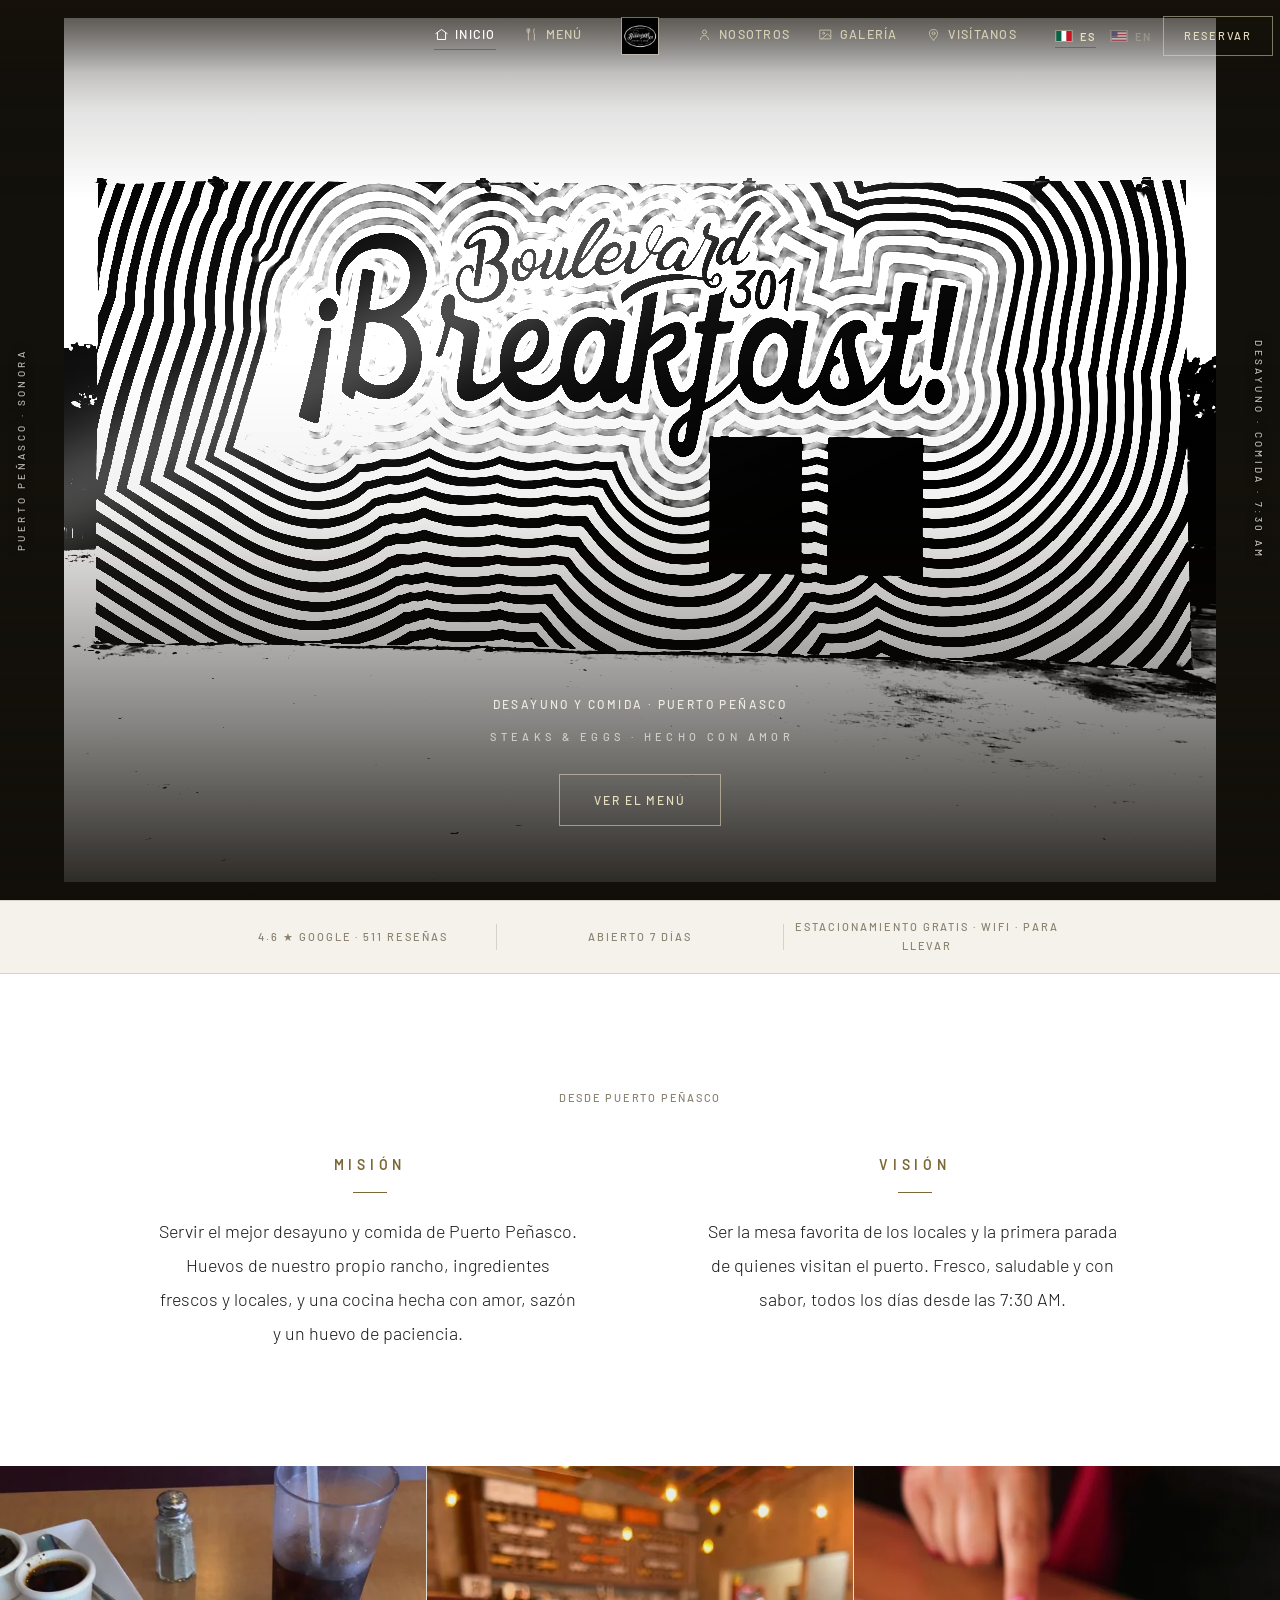
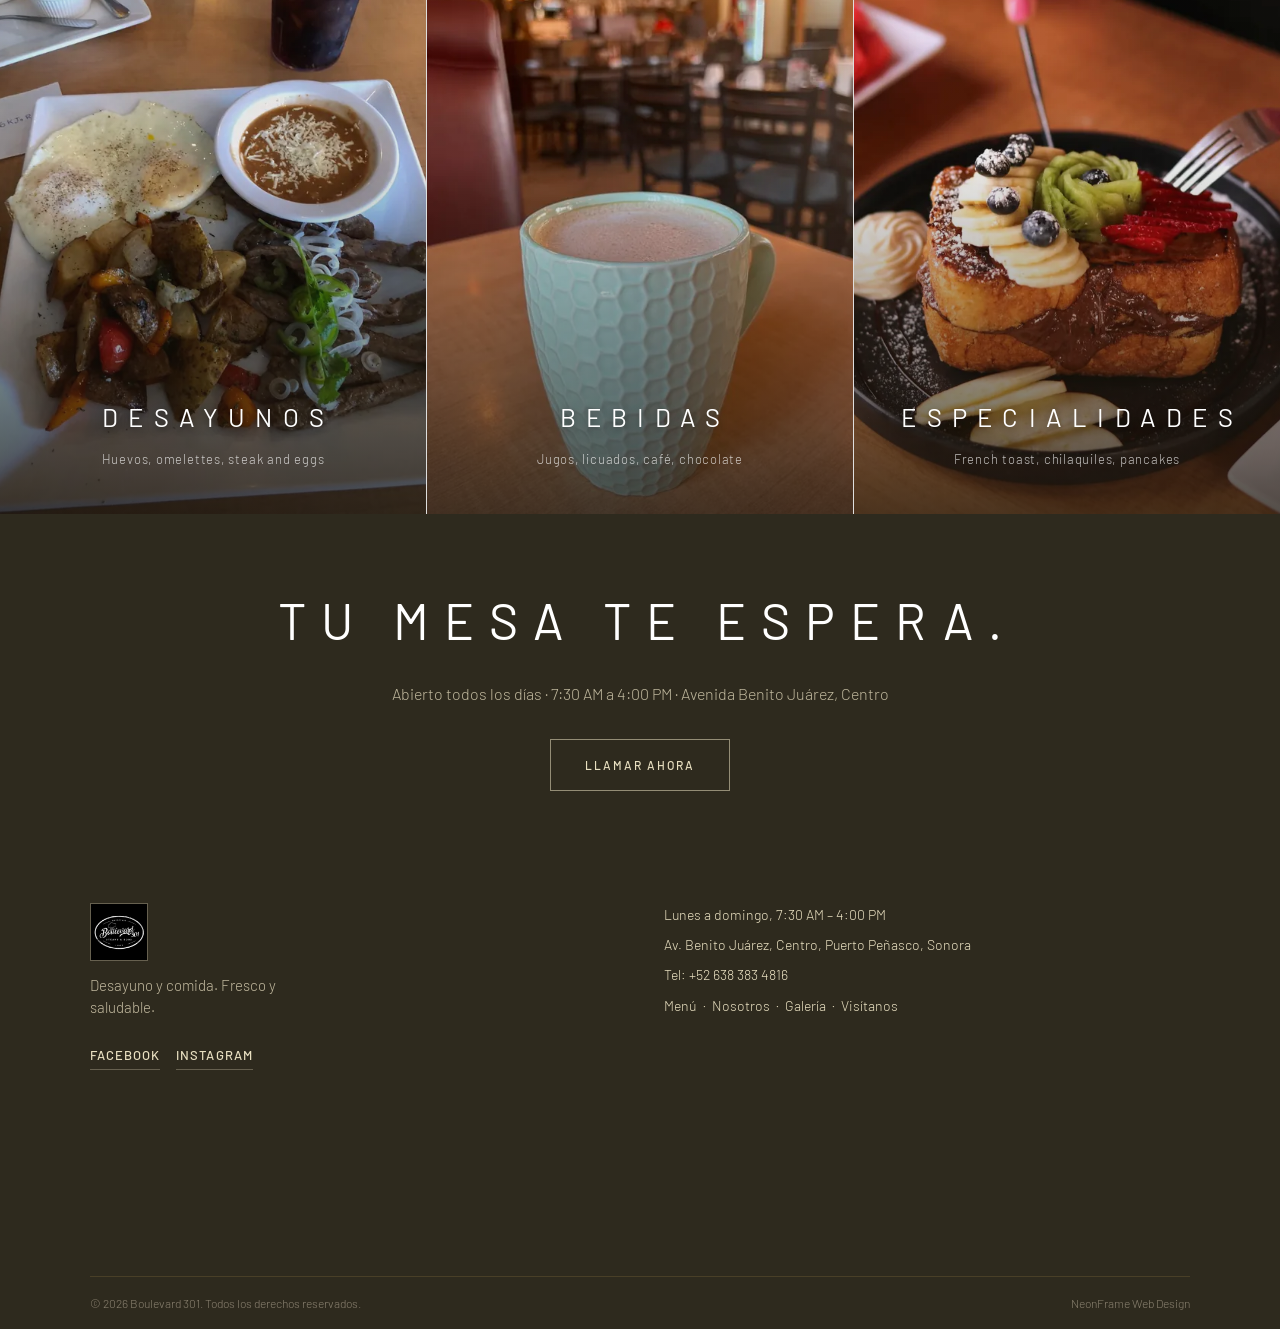
==== index.html @ a30c2415 "Hero: vertical side labels fill the empty desktop side margins Per request, the bare left/right marg" ====
<!DOCTYPE html>
<html lang="es">
<head>
  <meta charset="UTF-8">
  <meta name="viewport" content="width=device-width, initial-scale=1.0">

  <meta name="title-es" content="Boulevard 301 | Desayuno y Comida en Puerto Peñasco">
  <meta name="title-en" content="Boulevard 301 | Breakfast and Lunch in Puerto Peñasco">
  <title>Boulevard 301 | Desayuno y Comida en Puerto Peñasco</title>
  <meta name="description-es" content="Restaurante familiar de desayuno y comida en el boulevard principal de Puerto Peñasco. Fresco, saludable y hecho con amor. Abierto todos los días 7:30 AM – 4 PM.">
  <meta name="description-en" content="Family breakfast and lunch restaurant on Puerto Peñasco's main boulevard. Fresh, healthy, made with love. Open every day 7:30 AM – 4 PM.">
  <meta name="description" content="Restaurante familiar de desayuno y comida en el boulevard principal de Puerto Peñasco. Fresco, saludable y hecho con amor. Abierto todos los días 7:30 AM – 4 PM.">

  <meta property="og:type" content="website">
  <meta property="og:url" content="https://neonframewebdev.github.io/boulevard-301/">
  <meta property="og:title" content="Boulevard 301 | Desayuno y Comida en Puerto Peñasco">
  <meta property="og:description" content="Restaurante familiar de desayuno y comida en Puerto Peñasco. Fresco y saludable. Abierto todos los días 7:30 AM – 4 PM.">
  <meta property="og:image" content="https://neonframewebdev.github.io/boulevard-301/assets/interior_4.jpg">
  <meta name="theme-color" content="#3B3320">

  <link rel="icon" type="image/jpeg" href="assets/logo.jpg">

  <!-- Fonts: non-blocking load (preconnect + print-media swap) -->
  <link rel="preconnect" href="https://fonts.googleapis.com">
  <link rel="preconnect" href="https://fonts.gstatic.com" crossorigin>
  <link rel="preload" as="style" href="https://fonts.googleapis.com/css2?family=Barlow:ital,wght@0,300;0,400;0,500;0,600;0,700;0,800;1,400&family=Kaushan+Script&display=swap">
  <link rel="stylesheet" href="https://fonts.googleapis.com/css2?family=Barlow:ital,wght@0,300;0,400;0,500;0,600;0,700;0,800;1,400&family=Kaushan+Script&display=swap" media="print" onload="this.media='all'">
  <noscript><link rel="stylesheet" href="https://fonts.googleapis.com/css2?family=Barlow:ital,wght@0,300;0,400;0,500;0,600;0,700;0,800;1,400&family=Kaushan+Script&display=swap"></noscript>

  <link rel="stylesheet" href="css/style.css">

  <!-- LCP: preload the responsive mural hero (WebP) -->
  <link rel="preload" as="image" type="image/webp"
        href="assets/mural_bw-1448.webp"
        imagesrcset="assets/mural_bw-768.webp 768w, assets/mural_bw-1152.webp 1152w, assets/mural_bw-1448.webp 1448w"
        imagesizes="100vw">

  <script>
    (function(){
      var lang = localStorage.getItem('blvd301_lang') || 'es';
      document.documentElement.lang = lang;
    })();
  </script>
</head>
<body>

<!-- ======================================================
     LOADER
     ====================================================== -->
<div id="loader" role="status" aria-label="Cargando...">
  <img id="loader-logo" src="assets/logo.jpg" alt="Boulevard 301">
  <div id="loader-bar-wrap"><div id="loader-bar"></div></div>
</div>

<!-- ======================================================
     NAV
     ====================================================== -->
<nav class="site-nav" role="navigation" aria-label="Navegación principal">
  <ul class="nav-links nav-links-left">
    <li><a href="index.html" class="active"><svg class="nav-ico" viewBox="0 0 24 24" fill="none" stroke="currentColor" stroke-width="1.6" stroke-linecap="round" stroke-linejoin="round" aria-hidden="true"><path d="M3 10.5 12 4l9 6.5"/><path d="M5.5 9.5V20h13V9.5"/></svg><span class="nav-label" data-es="Inicio" data-en="Home">Inicio</span></a></li>
    <li><a href="menu.html"><svg class="nav-ico" viewBox="0 0 24 24" fill="none" stroke="currentColor" stroke-width="1.6" stroke-linecap="round" stroke-linejoin="round" aria-hidden="true"><path d="M7 3v18"/><path d="M5 3v4a2 2 0 0 0 4 0V3"/><path d="M16.5 3C15 4.5 15 9 16.5 10.5V21"/></svg><span class="nav-label" data-es="Menú" data-en="Menu">Menú</span></a></li>
  </ul>

  <a href="index.html" class="nav-logo" aria-label="Boulevard 301, Inicio">
    <img src="assets/logo.jpg" alt="Boulevard 301">
  </a>

  <div class="nav-col-right">
    <ul class="nav-links nav-links-right">
      <li><a href="about.html"><svg class="nav-ico" viewBox="0 0 24 24" fill="none" stroke="currentColor" stroke-width="1.6" stroke-linecap="round" stroke-linejoin="round" aria-hidden="true"><circle cx="12" cy="8" r="3.2"/><path d="M5.5 20a6.5 6.5 0 0 1 13 0"/></svg><span class="nav-label" data-es="Nosotros" data-en="About">Nosotros</span></a></li>
      <li><a href="gallery.html"><svg class="nav-ico" viewBox="0 0 24 24" fill="none" stroke="currentColor" stroke-width="1.6" stroke-linecap="round" stroke-linejoin="round" aria-hidden="true"><rect x="3.5" y="5" width="17" height="14"/><circle cx="9" cy="10" r="1.5"/><path d="M20.5 16 15 11l-9 8"/></svg><span class="nav-label" data-es="Galería" data-en="Gallery">Galería</span></a></li>
      <li><a href="visit.html"><svg class="nav-ico" viewBox="0 0 24 24" fill="none" stroke="currentColor" stroke-width="1.6" stroke-linecap="round" stroke-linejoin="round" aria-hidden="true"><path d="M12 21s6.5-5.8 6.5-10.5A6.5 6.5 0 0 0 5.5 10.5C5.5 15.2 12 21 12 21Z"/><circle cx="12" cy="10" r="2.3"/></svg><span class="nav-label" data-es="Visítanos" data-en="Visit">Visítanos</span></a></li>
    </ul>

    <div class="nav-right">
      <div class="lang-toggle lang-flags" role="group" aria-label="Idioma / Language">
        <button class="lang-btn active" data-lang="es"><svg class="flag-ico" viewBox="0 0 3 2" aria-hidden="true"><rect width="1" height="2" fill="#006847"/><rect x="1" width="1" height="2" fill="#fff"/><rect x="2" width="1" height="2" fill="#ce1126"/></svg><span>ES</span></button>
        <button class="lang-btn" data-lang="en"><svg class="flag-ico" viewBox="0 0 3 2" aria-hidden="true"><rect width="3" height="2" fill="#fff"/><rect width="3" height="0.286" fill="#b22234"/><rect width="3" height="0.286" y="0.572" fill="#b22234"/><rect width="3" height="0.286" y="1.144" fill="#b22234"/><rect width="3" height="0.286" y="1.716" fill="#b22234"/><rect width="1.2" height="1.144" fill="#3c3b6e"/></svg><span>EN</span></button>
      </div>
      <a href="tel:+526383834816" class="btn-reserve" data-es="Reservar" data-en="Book a Table">Reservar</a>
    </div>
  </div>

  <button class="nav-hamburger" aria-label="Abrir menú" aria-expanded="false">
    <span></span><span></span><span></span>
  </button>
</nav>

<!-- Mobile nav panel -->
<div class="nav-mobile-panel" role="dialog" aria-label="Menú de navegación">
  <ul class="nav-mobile-links">
    <li><a href="index.html" class="active" data-es="Inicio" data-en="Home">Inicio</a></li>
    <li><a href="menu.html" data-es="Menú" data-en="Menu">Menú</a></li>
    <li><a href="about.html" data-es="Nosotros" data-en="About">Nosotros</a></li>
    <li><a href="gallery.html" data-es="Galería" data-en="Gallery">Galería</a></li>
    <li><a href="visit.html" data-es="Visítanos" data-en="Visit">Visítanos</a></li>
  </ul>
  <div class="nav-mobile-footer">
    <div class="lang-toggle lang-flags">
      <button class="lang-btn active" data-lang="es"><svg class="flag-ico" viewBox="0 0 3 2" aria-hidden="true"><rect width="1" height="2" fill="#006847"/><rect x="1" width="1" height="2" fill="#fff"/><rect x="2" width="1" height="2" fill="#ce1126"/></svg><span>ES</span></button>
      <button class="lang-btn" data-lang="en"><svg class="flag-ico" viewBox="0 0 3 2" aria-hidden="true"><rect width="3" height="2" fill="#fff"/><rect width="3" height="0.286" fill="#b22234"/><rect width="3" height="0.286" y="0.572" fill="#b22234"/><rect width="3" height="0.286" y="1.144" fill="#b22234"/><rect width="3" height="0.286" y="1.716" fill="#b22234"/><rect width="1.2" height="1.144" fill="#3c3b6e"/></svg><span>EN</span></button>
    </div>
    <a href="tel:+526383834816" class="btn-reserve" data-es="Reservar" data-en="Book a Table">Reservar</a>
  </div>
</div>

<!-- ======================================================
     SECTION 1: HERO (centered, Quiriego-style)
     ====================================================== -->
<section class="page-hero hero-home hero-mural" aria-label="Hero">
  <!-- The real Boulevard 301 building: a black-and-white op-art mural with the
       hand-painted cursive wordmark. js/hero.js renders it to the WebGL canvas
       and warps the stripes like flowing ink. The static photo below is the
       fallback (no WebGL / reduced motion / pre-load). -->
  <picture class="hero-mural-img">
    <source type="image/webp" sizes="100vw"
      srcset="assets/mural_bw-768.webp 768w, assets/mural_bw-1152.webp 1152w, assets/mural_bw-1448.webp 1448w">
    <img id="hero-mural-src" src="assets/mural_bw-1448.jpg" width="1448" height="1086"
      alt="Mural en blanco y negro del edificio de Boulevard 301 con el letrero pintado a mano"
      fetchpriority="high" decoding="async">
  </picture>
  <canvas class="hero-mural-canvas" id="hero-canvas" aria-hidden="true"></canvas>
  <div class="hero-mural-scrim" aria-hidden="true"></div>

  <!-- Vertical labels fill the side margins (desktop only) -->
  <span class="hero-side hero-side-left" aria-hidden="true" data-es="Puerto Peñasco · Sonora" data-en="Puerto Peñasco · Sonora">Puerto Peñasco · Sonora</span>
  <span class="hero-side hero-side-right" aria-hidden="true" data-es="Desayuno · Comida · 7:30 AM" data-en="Breakfast · Lunch · 7:30 AM">Desayuno · Comida · 7:30 AM</span>

  <div class="hero-content hero-mark">
    <h1 class="sr-only">Boulevard 301 · Desayuno y Comida en Puerto Peñasco</h1>
    <p class="hero-eyebrow" data-es="Desayuno y Comida · Puerto Peñasco" data-en="Breakfast &amp; Lunch · Puerto Peñasco">Desayuno y Comida · Puerto Peñasco</p>
    <p class="hero-tagline" data-es="Steaks &amp; Eggs · Hecho con amor" data-en="Steaks &amp; Eggs · Made with love">Steaks &amp; Eggs · Hecho con amor</p>
    <div class="hero-cta-row">
      <a href="menu.html" class="btn btn-secondary-cream" data-es="Ver el menú" data-en="See the menu">Ver el menú</a>
    </div>
  </div>
</section>

<!-- ======================================================
     SECTION 2: STATS BAR
     ====================================================== -->
<div class="stats-bar" role="complementary">
  <div class="stats-bar-inner">
    <div class="stats-item" data-es="4.6 ★ Google · 511 reseñas" data-en="4.6 ★ Google · 511 reviews">4.6 ★ Google · 511 reseñas</div>
    <div class="stats-sep" aria-hidden="true"></div>
    <div class="stats-item" data-es="Abierto 7 días" data-en="Open 7 days">Abierto 7 días</div>
    <div class="stats-sep" aria-hidden="true"></div>
    <div class="stats-item" data-es="Estacionamiento gratis · WiFi · Para llevar" data-en="Free parking · WiFi · Takeout available">Estacionamiento gratis · WiFi · Para llevar</div>
  </div>
</div>

<!-- ======================================================
     SECTION: MISION / VISION (Quiriego-style intro)
     ====================================================== -->
<section class="section-intro" aria-label="Nosotros">
  <div class="intro-block">
    <p class="eyebrow reveal" data-es="Desde Puerto Peñasco" data-en="From Puerto Peñasco">Desde Puerto Peñasco</p>
    <div class="intro-cols">
      <div class="intro-col reveal">
        <h2 class="intro-label" data-es="Misión" data-en="Mission">Misión</h2>
        <p class="intro-lead" data-es="Servir el mejor desayuno y comida de Puerto Peñasco. Huevos de nuestro propio rancho, ingredientes frescos y locales, y una cocina hecha con amor, sazón y un huevo de paciencia." data-en="To serve the best breakfast and lunch in Puerto Penasco. Eggs from our own ranch, fresh local ingredients, and a kitchen made with love, seasoning, and an egg of patience.">Servir el mejor desayuno y comida de Puerto Peñasco. Huevos de nuestro propio rancho, ingredientes frescos y locales, y una cocina hecha con amor, sazón y un huevo de paciencia.</p>
      </div>
      <div class="intro-col reveal">
        <h2 class="intro-label" data-es="Visión" data-en="Vision">Visión</h2>
        <p class="intro-lead" data-es="Ser la mesa favorita de los locales y la primera parada de quienes visitan el puerto. Fresco, saludable y con sabor, todos los días desde las 7:30 AM." data-en="To be the local favorite and the first stop for everyone visiting the port. Fresh, healthy and full of flavor, every day from 7:30 AM.">Ser la mesa favorita de los locales y la primera parada de quienes visitan el puerto. Fresco, saludable y con sabor, todos los días desde las 7:30 AM.</p>
      </div>
    </div>
  </div>
</section>

<!-- ======================================================
     SECTION 3: CATEGORY GRID (Quiriego-style)
     ====================================================== -->
<div class="category-grid" role="complementary" aria-label="Nuestro menú">
  <div class="category-item">
    <picture>
      <source type="image/webp" sizes="(min-width: 768px) 34vw, 100vw"
        srcset="assets/dish_5-400.webp 400w, assets/dish_5-640.webp 640w, assets/dish_5-960.webp 960w, assets/dish_5-1280.webp 1280w">
      <img src="assets/dish_5.jpg" width="1512" height="2016" alt="Desayunos" loading="lazy" decoding="async">
    </picture>
    <div class="category-item-overlay">
      <div class="category-item-content">
        <span class="category-item-label" data-es="Desayunos" data-en="Breakfast">Desayunos</span>
        <span class="category-item-sub" data-es="Huevos, omelettes, steak and eggs" data-en="Eggs, omelettes, steak and eggs">Huevos, omelettes, steak and eggs</span>
      </div>
    </div>
  </div>
  <div class="category-item">
    <picture>
      <source type="image/webp" sizes="(min-width: 768px) 34vw, 100vw"
        srcset="assets/drink_1-400.webp 400w, assets/drink_1-640.webp 640w, assets/drink_1-768.webp 768w">
      <img src="assets/drink_1.jpg" width="768" height="1024" alt="Bebidas" loading="lazy" decoding="async">
    </picture>
    <div class="category-item-overlay">
      <div class="category-item-content">
        <span class="category-item-label" data-es="Bebidas" data-en="Drinks">Bebidas</span>
        <span class="category-item-sub" data-es="Jugos, licuados, café, chocolate" data-en="Juices, smoothies, coffee, hot chocolate">Jugos, licuados, café, chocolate</span>
      </div>
    </div>
  </div>
  <div class="category-item">
    <picture>
      <source type="image/webp" sizes="(min-width: 768px) 34vw, 100vw"
        srcset="assets/french_toast_fruit-400.webp 400w, assets/french_toast_fruit-640.webp 640w, assets/french_toast_fruit-960.webp 960w, assets/french_toast_fruit-1280.webp 1280w">
      <img src="assets/french_toast_fruit.jpg" width="1366" height="2048" alt="Especialidades" loading="lazy" decoding="async">
    </picture>
    <div class="category-item-overlay">
      <div class="category-item-content">
        <span class="category-item-label" data-es="Especialidades" data-en="Specials">Especialidades</span>
        <span class="category-item-sub" data-es="French toast, chilaquiles, pancakes" data-en="French toast, chilaquiles, pancakes">French toast, chilaquiles, pancakes</span>
      </div>
    </div>
  </div>
</div>

<!-- ======================================================
     SECTION 9: CTA BANNER
     ====================================================== -->
<section class="cta-banner cta-plain">
  <div class="cta-banner-content">
    <h2 class="cta-banner-headline" data-es="Tu mesa te espera." data-en="Your table is waiting.">Tu mesa te espera.</h2>
    <p class="cta-banner-sub" data-es="Abierto todos los días · 7:30 AM a 4:00 PM · Avenida Benito Juárez, Centro" data-en="Open every day · 7:30 AM to 4:00 PM · Avenida Benito Juárez, Centro">Abierto todos los días · 7:30 AM a 4:00 PM · Avenida Benito Juárez, Centro</p>
    <div class="hero-cta-row" style="justify-content: center;">
      <a href="tel:+526383834816" class="btn btn-secondary-cream" data-es="Llamar ahora" data-en="Call now">Llamar ahora</a>
    </div>
  </div>
</section>

<!-- ======================================================
     FOOTER
     ====================================================== -->
<footer class="site-footer" role="contentinfo">
  <!-- Decorative corner frame -->

  <div class="footer-inner">
    <div class="footer-brand">
      <a href="index.html">
        <img class="footer-logo" src="assets/logo.jpg" alt="Boulevard 301">
      </a>
      <p class="footer-tagline" data-es="Desayuno y comida. Fresco y saludable." data-en="Breakfast and lunch. Fresh and healthy.">Desayuno y comida. Fresco y saludable.</p>
      <div class="footer-social">
        <a href="https://www.facebook.com/Blvd301/" target="_blank" rel="noopener noreferrer" aria-label="Facebook">Facebook</a>
        <a href="https://www.instagram.com/boulevard301/" target="_blank" rel="noopener noreferrer" aria-label="Instagram">Instagram</a>
      </div>
    </div>

    <div class="footer-info">
      <span data-es="Lunes a domingo, 7:30 AM – 4:00 PM" data-en="Monday – Sunday, 7:30 AM – 4:00 PM">Lunes a domingo, 7:30 AM – 4:00 PM</span>
      <span>Av. Benito Juárez, Centro, Puerto Peñasco, Sonora</span>
      <a href="tel:+526383834816">Tel: +52 638 383 4816</a>
      <nav aria-label="Páginas">
        <a href="menu.html" data-es="Menú" data-en="Menu">Menú</a> &nbsp;·&nbsp;
        <a href="about.html" data-es="Nosotros" data-en="About">Nosotros</a> &nbsp;·&nbsp;
        <a href="gallery.html" data-es="Galería" data-en="Gallery">Galería</a> &nbsp;·&nbsp;
        <a href="visit.html" data-es="Visítanos" data-en="Visit">Visítanos</a>
      </nav>
      <iframe
        class="footer-inline-map"
        src="https://maps.google.com/maps?q=Boulevard+301+Steaks+%26+Eggs+Puerto+Pe%C3%B1asco+Sonora+Mexico&output=embed"
        title="Mapa de Boulevard 301"
        allowfullscreen=""
        loading="lazy"
        referrerpolicy="no-referrer-when-downgrade"
        aria-label="Mapa de Boulevard 301 en Puerto Peñasco"
      ></iframe>
    </div>
  </div>

  <div class="footer-bar">
    <span>&copy; 2026 Boulevard 301. <span data-es="Todos los derechos reservados." data-en="All rights reserved.">Todos los derechos reservados.</span></span>
    <span><a href="https://neonframewebdesign.com" target="_blank" rel="noopener noreferrer">NeonFrame Web Design</a></span>
  </div>
</footer>

<script src="js/main.js"></script>
<script type="module" src="js/hero.js"></script>
</body>
</html>
---- css/style.css ----
/* =========================================================
   Boulevard 301 — Shared Stylesheet
   NeonFrame Web Design
   Quiriego-inspired: Barlow, white sections, golden headings,
   corner-frame hero, 3-column category grid.
   ========================================================= */

/* Barlow is loaded non-blocking from each page's <head> (preconnect + print-swap),
   not via @import (which serializes CSS -> font CSS -> font files). */

:root {
  /* Quiriego-faithful: gold on cream/paper/white, deep olive for dark beats. */
  --olive:       #2E2A1E;
  --olive-deep:  #211E15;
  --cream:       #E8DFC0;
  --paper:       #F5F2EB;   /* off-white section ground */
  --white:       #FFFFFF;
  --golden:      #7B6837;   /* brand gold */
  --gold:        #7B6837;
  --gold-soft:   #9A8048;
  --near-black:  #1A1714;
  --ink:         #1A1714;
  --body-dark:   #1A1714;
  --muted:       #8A8170;
  --sand:        #C4B49A;
  --line:        rgba(26,23,20,0.14);     /* hairline on light */
  --line-cream:  rgba(232,223,192,0.20);  /* hairline on dark */
  /* retired accents aliased to gold so no legacy ref reintroduces burgundy/teal/rust */
  --burgundy:    #7B6837;
  --burgundy-dk: #6A5A2F;
  --rust:        #7B6837;
  --teal:        #7B6837;

  --font-main:    'Barlow', sans-serif;
  --font-display: 'Barlow', sans-serif;
  --font-accent:  'Barlow', sans-serif;
  --font-body:    'Barlow', sans-serif;

  --nav-h-desk: 72px;
  --nav-h-mob:  58px;
  --section-pad: clamp(5rem, 9vw, 9rem);
  --track-wide:  0.34em;   /* section headings */
  --track-x:     0.5em;    /* hero / display wordmarks */
  --track-ui:    0.16em;   /* nav, eyebrows, buttons */
  --radius: 0;
}

*, *::before, *::after { box-sizing: border-box; margin: 0; padding: 0; }

.sr-only {
  position: absolute; width: 1px; height: 1px;
  padding: 0; margin: -1px; overflow: hidden;
  clip: rect(0,0,0,0); white-space: nowrap; border: 0;
}

html { scroll-behavior: smooth; scroll-padding-top: 72px; }
.menu-open { overflow: hidden; }

@media (prefers-reduced-motion: reduce) {
  html { scroll-behavior: auto; }
  *, *::before, *::after { animation-duration: 0.01ms !important; animation-iteration-count: 1 !important; transition-duration: 0.01ms !important; }
}

body {
  font-family: var(--font-main);
  font-weight: 300;
  font-size: 16px;
  color: var(--ink);
  background: var(--white);
  line-height: 1.7;
  overflow-x: hidden;
  -webkit-font-smoothing: antialiased;
}

/* Quiriego signature: hierarchy from case + tracking, not heavy weight. No italic. */
h1, h2, h3, .section-heading, .hero-headline, .cta-banner-headline { font-style: normal; }

img { display: block; max-width: 100%; height: auto; }
/* <picture> is layout-transparent so the wrapped <img> inherits container styles
   exactly as a direct child img did (object-fit fills, hover scales, etc.). */
picture { display: contents; }
a { color: inherit; text-decoration: none; }

/* =========================================================
   TYPOGRAPHY HELPERS
   ========================================================= */
.eyebrow {
  font-family: var(--font-main);
  font-size: 11px;
  font-weight: 500;
  letter-spacing: var(--track-ui);
  text-transform: uppercase;
  color: var(--muted);
  margin-bottom: 1rem;
}

.section-heading {
  font-family: var(--font-main);
  font-weight: 600;
  line-height: 1.3;
  letter-spacing: 0.22em;
  text-transform: uppercase;
  color: var(--golden);
}

.pull-quote {
  font-family: var(--font-main);
  font-style: normal;
  font-weight: 300;
}

/* =========================================================
   SECTION COLORS
   ========================================================= */
.bg-dark  { background: var(--olive); color: var(--cream); }
.bg-light { background: #fff; color: var(--body-dark); }

.section-rule {
  border: none;
  border-top: 1px solid rgba(123,104,55,0.22);
  margin: 0;
}

/* =========================================================
   LOADER
   ========================================================= */
#loader {
  position: fixed; inset: 0;
  background: var(--olive);
  display: flex;
  flex-direction: column;
  align-items: center;
  justify-content: center;
  z-index: 9999;
  gap: 20px;
  transition: opacity 0.2s ease;
}

#loader.fade-out { opacity: 0; pointer-events: none; }

#loader-logo {
  width: 80px; height: 80px;
  border-radius: 50%;
  object-fit: cover;
  border: 1px solid var(--cream);
  opacity: 0;
  animation: loaderLogoFadeIn 0.4s ease forwards;
}

@keyframes loaderLogoFadeIn { to { opacity: 1; } }

#loader-bar-wrap {
  width: 160px; height: 2px;
  background: rgba(232,223,192,0.2);
  border-radius: 2px;
  overflow: hidden;
  opacity: 0;
  animation: loaderBarAppear 0s 0.4s forwards;
}

@keyframes loaderBarAppear { to { opacity: 1; } }

#loader-bar {
  height: 100%;
  width: 0%;
  background: var(--golden);
  border-radius: 2px;
  animation: loaderBarFill 0.6s 0.4s cubic-bezier(0.22,1,0.36,1) forwards;
}

@keyframes loaderBarFill { to { width: 100%; } }

/* =========================================================
   NAV
   ========================================================= */
/* Fixed bar: transparent over the hero, solidifies on scroll (Quiriego-style). */
.site-nav {
  position: fixed; top: 0; left: 0; right: 0;
  height: var(--nav-h-desk);
  background: transparent;
  z-index: 500;
  /* Quiriego layout: equal flanks (links) around a centered logo. The 1fr
     columns are equal regardless of their content, so the logo is always
     page-centered. */
  display: grid;
  grid-template-columns: minmax(0, 1fr) auto minmax(0, 1fr);
  align-items: center;
  column-gap: clamp(1rem, 3vw, 2.5rem);
  padding: 0 clamp(1rem, 4vw, 3rem);
  transition: height 0.35s var(--ease, ease), background 0.35s ease,
              box-shadow 0.35s ease, backdrop-filter 0.35s ease;
}

/* Top-down legibility scrim while the bar is transparent over the hero image. */
.site-nav::before {
  content: "";
  position: absolute; inset: 0;
  background: linear-gradient(to bottom, rgba(26,20,12,0.55), rgba(26,20,12,0));
  opacity: 1;
  transition: opacity 0.35s ease;
  pointer-events: none;
  z-index: -1;
}

.site-nav.scrolled {
  height: 58px;
  background: rgba(43,34,21,0.92);
  -webkit-backdrop-filter: saturate(140%) blur(8px);
  backdrop-filter: saturate(140%) blur(8px);
  box-shadow: 0 1px 0 rgba(232,223,192,0.08), 0 8px 28px rgba(0,0,0,0.28);
}
.site-nav.scrolled::before { opacity: 0; }

/* Centered brand mark, always visible (quiriego). */
.nav-logo {
  grid-column: 2;
  justify-self: center;
  display: flex;
  align-items: center;
}

.nav-logo img {
  height: 38px; width: 38px;
  border-radius: 0;
  object-fit: cover;
  border: 1px solid rgba(232,223,192,0.45);
}

/* Split link lists flank the centered logo. */
.nav-links {
  display: flex;
  align-items: center;
  gap: clamp(1.1rem, 2.2vw, 2.2rem);
  list-style: none;
  margin: 0;
  padding: 0;
}
.nav-links-left  { grid-column: 1; justify-content: flex-end; }
/* The right cell holds the right links plus the lang + reserve cluster, with
   the cluster pushed to the far corner (quiriego flag-in-corner idiom). */
.nav-col-right {
  grid-column: 3;
  display: flex;
  align-items: center;
  justify-content: space-between;
  gap: clamp(1rem, 3vw, 2.5rem);
  min-width: 0;
}

.nav-links a {
  position: relative;
  display: inline-flex;
  align-items: center;
  gap: 0.42rem;
  font-family: var(--font-main);
  font-size: 12.5px;
  font-weight: 500;
  letter-spacing: 0.1em;
  text-transform: uppercase;
  color: rgba(232,223,192,0.85);
  padding-bottom: 5px;
  white-space: nowrap;
  transition: color 0.25s ease;
}

.nav-ico {
  width: 15px; height: 15px;
  flex-shrink: 0;
  opacity: 0.78;
  transition: opacity 0.25s ease;
}
.nav-links a:hover .nav-ico,
.nav-links a:focus-visible .nav-ico,
.nav-links a.active .nav-ico { opacity: 1; }

/* Underline grows from the centre on hover / focus / active. */
.nav-links a::after {
  content: "";
  position: absolute;
  left: 50%; bottom: 0;
  width: 0; height: 1.5px;
  background: var(--golden);
  transform: translateX(-50%);
  transition: width 0.28s cubic-bezier(.45,0,.2,1);
}

.nav-links a:hover,
.nav-links a:focus-visible,
.nav-links a.active { color: #fff; }

.nav-links a:hover::after,
.nav-links a:focus-visible::after,
.nav-links a.active::after { width: 100%; }

.nav-right {
  flex-shrink: 0;
  display: flex;
  align-items: center;
  gap: 0.75rem;
}

.lang-toggle {
  display: flex;
  align-items: center;
  background: transparent;
  border: 1px solid rgba(232,223,192,0.3);
  border-radius: 100px;
  overflow: hidden;
}

.lang-btn {
  font-family: var(--font-main);
  font-size: 11px;
  font-weight: 600;
  letter-spacing: 0.1em;
  text-transform: uppercase;
  background: transparent;
  color: rgba(232,223,192,0.5);
  border: none;
  cursor: pointer;
  padding: 5px 10px;
  transition: background 0.2s, color 0.2s;
  line-height: 1;
}

.lang-btn.active {
  background: var(--golden);
  color: #fff;
}

/* Flag-chip variant (quiriego): no pill, a small flag + ES/EN, active chip
   carries a gold underline, inactive is dimmed. */
.lang-toggle.lang-flags {
  border: none;
  border-radius: 0;
  overflow: visible;
  gap: 0.9rem;
}
.lang-flags .lang-btn {
  display: inline-flex;
  align-items: center;
  gap: 0.4rem;
  padding: 4px 0;
  opacity: 0.55;
  position: relative;
}
.lang-flags .lang-btn.active {
  background: transparent;
  color: var(--cream);
  opacity: 1;
}
.lang-flags .lang-btn.active::after {
  content: "";
  position: absolute;
  left: 0; right: 0; bottom: -2px;
  height: 1.5px;
  background: var(--golden);
}
.flag-ico {
  width: 18px; height: 12px;
  flex-shrink: 0;
  display: block;
  border: 1px solid rgba(232,223,192,0.35);
}

.btn-reserve {
  font-family: var(--font-main);
  font-size: 11px;
  font-weight: 500;
  letter-spacing: var(--track-ui);
  text-transform: uppercase;
  background: transparent;
  color: var(--cream);
  border: 1px solid rgba(232,223,192,0.5);
  border-radius: var(--radius);
  padding: 10px 20px;
  cursor: pointer;
  text-decoration: none;
  transition: background 0.2s ease, color 0.2s ease, border-color 0.2s ease;
  white-space: nowrap;
}

.btn-reserve:hover { background: var(--cream); color: var(--olive); border-color: var(--cream); }

.nav-hamburger {
  display: none;
  margin-left: auto;   /* push to the far right on mobile (logo stays left) */
  transform: translate(-7px, 6px);   /* tuck inside the hero corner frame */
  flex-direction: column;
  gap: 5px;
  cursor: pointer;
  background: none;
  border: none;
  padding: 4px;
}

.nav-hamburger span {
  display: block;
  width: 24px; height: 2px;
  background: var(--cream);
  border-radius: 2px;
  transition: transform 0.2s, opacity 0.2s;
}

.nav-hamburger.open span:nth-child(1) { transform: translateY(7px) rotate(45deg); }
.nav-hamburger.open span:nth-child(2) { opacity: 0; }
.nav-hamburger.open span:nth-child(3) { transform: translateY(-7px) rotate(-45deg); }

/* Full-screen overlay menu. Reveals with a circular wipe from the hamburger,
   links stagger in. Sits just under the nav bar so the X stays tappable. */
.nav-mobile-panel {
  position: fixed; inset: 0;
  background: var(--olive);
  padding: max(var(--nav-h-mob), 60px) clamp(1.5rem, 9vw, 3rem) 2.5rem;
  display: flex;
  flex-direction: column;
  justify-content: center;
  gap: 1.75rem;
  z-index: 480;
  opacity: 0;
  visibility: hidden;
  pointer-events: none;
  clip-path: circle(0% at calc(100% - 40px) 33px);
  transition: clip-path 0.5s cubic-bezier(.7,0,.2,1),
              opacity 0.25s ease,
              visibility 0s linear 0.5s;
}

.nav-mobile-panel.open {
  opacity: 1;
  visibility: visible;
  pointer-events: auto;
  clip-path: circle(150% at calc(100% - 40px) 33px);
  transition: clip-path 0.55s cubic-bezier(.7,0,.2,1), opacity 0.2s ease;
}

/* Brand echo: faint corner frame inside the overlay. */
.nav-mobile-panel::after {
  content: "";
  position: absolute; inset: 16px;
  border: 1px solid rgba(232,223,192,0.14);
  pointer-events: none;
}

.nav-mobile-links {
  list-style: none;
  display: flex;
  flex-direction: column;
  gap: 0;
  margin-bottom: 0.5rem;
}

.nav-mobile-links li { border-bottom: 1px solid rgba(232,223,192,0.12); }

.nav-mobile-links a {
  font-family: var(--font-main);
  font-size: clamp(23px, 7.5vw, 32px);
  font-weight: 600;
  letter-spacing: 0.03em;
  text-transform: uppercase;
  color: var(--cream);
  display: block;
  padding: 0.95rem 0;
  opacity: 0;
  transform: translateY(16px);
  transition: opacity 0.45s ease, transform 0.45s ease, color 0.2s ease;
}

.nav-mobile-panel.open .nav-mobile-links a { opacity: 1; transform: none; }
.nav-mobile-panel.open .nav-mobile-links li:nth-child(1) a { transition-delay: 0.12s; }
.nav-mobile-panel.open .nav-mobile-links li:nth-child(2) a { transition-delay: 0.18s; }
.nav-mobile-panel.open .nav-mobile-links li:nth-child(3) a { transition-delay: 0.24s; }
.nav-mobile-panel.open .nav-mobile-links li:nth-child(4) a { transition-delay: 0.30s; }
.nav-mobile-panel.open .nav-mobile-links li:nth-child(5) a { transition-delay: 0.36s; }

.nav-mobile-links a:active,
.nav-mobile-links a.active { color: var(--golden); }

.nav-mobile-footer {
  display: flex;
  align-items: center;
  gap: 1rem;
  flex-wrap: wrap;
  opacity: 0;
  transform: translateY(16px);
  transition: opacity 0.45s ease 0.42s, transform 0.45s ease 0.42s;
}

.nav-mobile-panel.open .nav-mobile-footer { opacity: 1; transform: none; }

/* Hamburger floats above the overlay so it can morph into the close (X). */
.nav-hamburger { position: relative; z-index: 501; }
.nav-hamburger.open span { background: var(--cream); }

/* The icon links need room; collapse to the hamburger below 1000px. The bar
   reverts to flex so the always-on logo sits left and the hamburger right. */
@media (max-width: 1000px) {
  .site-nav {
    display: flex;
    justify-content: space-between;
    column-gap: 1rem;
  }
  .nav-links,
  .nav-col-right { display: none; }
  .nav-logo { justify-self: auto; }
  .nav-hamburger { display: flex; }
}

/* =========================================================
   FOOTER
   ========================================================= */
.site-footer {
  background: var(--olive);
  color: var(--cream);
  padding: 3rem clamp(1.5rem, 5vw, 4rem) 0;
  position: relative;
}

.footer-inner {
  display: grid;
  grid-template-columns: 1fr 1fr;
  gap: 3rem;
  max-width: 1100px;
  margin: 0 auto;
  padding-bottom: 2.5rem;
  position: relative;
  z-index: 2;
}

.footer-brand {
  display: flex;
  flex-direction: column;
  gap: 0.8rem;
}

.footer-logo {
  width: 58px; height: 58px;
  border-radius: 0;
  object-fit: cover;
  border: 1px solid rgba(232,223,192,0.3);
}

.footer-tagline {
  font-family: var(--font-main);
  font-style: normal;
  font-weight: 300;
  font-size: 15px;
  color: rgba(232,223,192,0.8);
  max-width: 220px;
  line-height: 1.5;
}

.footer-info {
  display: flex;
  flex-direction: column;
  gap: 0.4rem;
  font-size: 14px;
  line-height: 1.7;
  color: var(--cream);
}

.footer-info a { color: var(--cream); transition: color 0.2s; }
.footer-info a:hover { color: var(--golden); }

.footer-social {
  display: flex;
  gap: 1rem;
  margin-top: 0.8rem;
}

.footer-social a {
  font-size: 13px;
  font-weight: 500;
  letter-spacing: 0.08em;
  text-transform: uppercase;
  color: var(--cream);
  border-bottom: 1px solid rgba(232,223,192,0.3);
  padding-bottom: 2px;
  transition: color 0.2s, border-color 0.2s;
}

.footer-social a:hover { color: var(--golden); border-color: var(--golden); }

.footer-bar {
  border-top: 1px solid rgba(123,104,55,0.35);
  padding: 1rem 0;
  max-width: 1100px;
  margin: 0 auto;
  display: flex;
  align-items: center;
  justify-content: space-between;
  flex-wrap: wrap;
  gap: 0.5rem;
  font-size: 12px;
  color: var(--muted);
  position: relative;
  z-index: 2;
}

.footer-bar a { color: var(--muted); transition: color 0.2s; }
.footer-bar a:hover { color: var(--golden); }

/* =========================================================
   BUTTONS
   ========================================================= */
.btn {
  display: inline-flex;
  align-items: center;
  gap: 0.4rem;
  font-family: var(--font-main);
  font-weight: 500;
  font-size: 12px;
  letter-spacing: var(--track-ui);
  text-transform: uppercase;
  border-radius: var(--radius);
  padding: 15px 34px;
  cursor: pointer;
  text-decoration: none;
  transition: background 0.25s ease, color 0.25s ease, border-color 0.25s ease;
  border: 1px solid transparent;
  white-space: nowrap;
}

/* Square ghost buttons (quiriego): hairline outline, fill on hover. */
.btn-primary {
  background: transparent;
  color: var(--golden);
  border-color: var(--golden);
}

.btn-primary:hover {
  background: var(--golden);
  color: var(--cream);
  border-color: var(--golden);
}

.btn-secondary {
  background: transparent;
  color: var(--golden);
  border-color: var(--golden);
}

.btn-secondary:hover {
  background: var(--golden);
  color: var(--cream);
}

.btn-secondary-cream {
  background: transparent;
  color: var(--cream);
  border-color: rgba(232,223,192,0.55);
}

.btn-secondary-cream:hover {
  background: rgba(232,223,192,0.1);
  border-color: var(--cream);
}

.btn-ghost-teal {
  background: transparent;
  color: var(--cream);
  border-color: rgba(232,223,192,0.5);
}

.btn-ghost-teal:hover {
  background: rgba(232,223,192,0.1);
  border-color: var(--cream);
}

/* =========================================================
   HERO (shared)
   ========================================================= */
.page-hero {
  position: relative;
  overflow: hidden;
  display: flex;
  align-items: flex-end;
}

.page-hero .hero-bg {
  position: absolute;
  inset: 0;
  object-fit: cover;
  width: 100%; height: 100%;
}

.page-hero .hero-overlay {
  position: absolute;
  inset: 0;
}

.page-hero .hero-content {
  position: relative;
  z-index: 2;
  padding: 0 clamp(1.5rem, 5vw, 5rem) clamp(2rem, 6vw, 5rem);
}

/* ─── Home hero: centered Quiriego-style ─── */
.hero-home {
  height: 100svh;
  align-items: center;
  justify-content: center;
}

/* =========================================================
   AMAZING HERO — cursive wordmark, warm light, drifting motes
   ========================================================= */
.hero-plain {
  position: relative;
  overflow: hidden;
  background: radial-gradient(150% 130% at 50% 4%, #2C2618 0%, #1C1810 56%, #14100A 100%);
}
.hero-glow {
  position: absolute; inset: 0; z-index: 0; pointer-events: none;
  background: radial-gradient(44% 42% at 50% 41%, rgba(204,156,70,0.32) 0%, rgba(204,156,70,0.10) 42%, transparent 72%);
  animation: heroGlow 7.5s ease-in-out infinite;
}
@keyframes heroGlow { 0%, 100% { opacity: 0.72; transform: scale(1); } 50% { opacity: 1; transform: scale(1.05); } }
.hero-rays {
  position: absolute; inset: 0; z-index: 0; pointer-events: none; opacity: 0.6;
  background:
    linear-gradient(158deg, rgba(255,226,162,0.13) 0%, transparent 32%),
    linear-gradient(202deg, rgba(255,226,162,0.07) 0%, transparent 30%);
}
.hero-motes { position: absolute; inset: 0; z-index: 1; pointer-events: none; }
.hero-motes span {
  position: absolute; bottom: -12px; width: 4px; height: 4px; border-radius: 50%;
  background: rgba(247,224,168,0.7); filter: blur(0.4px);
  animation-name: moteFloat; animation-timing-function: linear; animation-iteration-count: infinite;
}
@keyframes moteFloat {
  0% { transform: translateY(0) translateX(0); opacity: 0; }
  12% { opacity: 0.75; }
  50% { transform: translateY(-40vh) translateX(10px); }
  85% { opacity: 0.45; }
  100% { transform: translateY(-82vh) translateX(-6px); opacity: 0; }
}

.hero-plain .hero-content { position: relative; z-index: 2; }
.hero-plain .hero-eyebrow { color: var(--gold-soft); }

.hero-wordmark {
  font-family: var(--font-main);
  line-height: 0.95;
  margin: 0.5rem 0 0.2rem;
  display: flex; align-items: flex-end; justify-content: center; gap: 0.08em;
  flex-wrap: nowrap;
}
.wm-script {
  font-family: 'Kaushan Script', cursive;
  font-weight: 400;
  font-size: clamp(58px, 13.5vw, 158px);
  line-height: 0.82;
  background-image: linear-gradient(100deg, #A8843F 0%, #E7C883 22%, #FBEFC9 40%, #E7C883 58%, #A8843F 100%);
  background-size: 240% 100%;
  -webkit-background-clip: text; background-clip: text;
  -webkit-text-fill-color: transparent; color: transparent;
  filter: drop-shadow(0 6px 22px rgba(0,0,0,0.5));
  animation: wmShimmer 6s ease-in-out infinite;
  padding: 0 0.06em 0.08em;
}
@keyframes wmShimmer { 0% { background-position: 130% 0; } 100% { background-position: -130% 0; } }
.wm-num {
  font-family: var(--font-main);
  font-weight: 300;
  font-size: clamp(22px, 4.6vw, 54px);
  letter-spacing: 0.14em;
  color: var(--gold-soft);
  margin-bottom: 0.5em;
  padding-left: 0.06em;
}
.hero-tagline {
  font-family: var(--font-main);
  font-weight: 500; font-size: 11px;
  letter-spacing: 0.4em; text-transform: uppercase;
  color: rgba(245,242,235,0.55);
  margin-top: 0.6rem; padding-left: 0.4em;
}
.hero-rule {
  display: block;
  width: 54px; height: 1px;
  background: var(--gold);
  margin: 1.6rem auto 1.5rem;
  opacity: 0.85;
}

/* elegant staggered reveal */
.hero-mark > * { opacity: 0; animation: heroRise 0.95s cubic-bezier(.2,.7,.2,1) forwards; }
.hero-mark > *:nth-child(1) { animation-delay: 0.15s; }
.hero-mark > *:nth-child(2) { animation-delay: 0.34s; }
.hero-mark > *:nth-child(3) { animation-delay: 0.54s; }
.hero-mark > *:nth-child(4) { animation-delay: 0.66s; }
.hero-mark > *:nth-child(5) { animation-delay: 0.78s; }
.hero-mark > *:nth-child(6) { animation-delay: 0.9s; }
@keyframes heroRise { from { opacity: 0; transform: translateY(20px); } to { opacity: 1; transform: none; } }

.cta-plain { background: var(--olive); }
.cta-plain .cta-banner-sub { color: rgba(232,223,192,0.78); }

@media (hover: none) {
  .hero-home .hero-bg { background-attachment: scroll; }
}

@media (hover: hover) {
  .hero-home .hero-bg { will-change: transform; }
}

.hero-home .hero-content {
  display: flex;
  flex-direction: column;
  align-items: center;
  text-align: center;
  padding: 2rem clamp(1.5rem, 6vw, 5rem);
  animation: fadeInUp 0.8s 0.15s ease both;
}

.hero-logo-center { display: none; }   /* medallion retired (quiriego look) */

.hero-eyebrow {
  font-family: var(--font-main);
  font-size: 12px;
  font-weight: 500;
  letter-spacing: 0.2em;
  text-transform: uppercase;
  color: rgba(245,242,235,0.82);
  margin-bottom: 1.4rem;
}

.hero-headline {
  font-family: var(--font-main);
  font-weight: 400;
  font-size: clamp(30px, 6.2vw, 62px);
  color: #fff;
  text-shadow: 0 2px 22px rgba(0,0,0,0.3);
  line-height: 1.1;
  margin-bottom: 1.4rem;
  letter-spacing: 0.32em;
  text-transform: uppercase;
  padding-left: 0.32em;   /* optical centering for the trailing letter-spacing */
}

.hero-sub {
  font-family: var(--font-main);
  font-weight: 300;
  font-size: 17px;
  letter-spacing: 0.02em;
  color: rgba(245,242,235,0.9);
  max-width: 480px;
  margin-bottom: 2.2rem;
  line-height: 1.7;
}

.hero-cta-row {
  display: flex;
  gap: 0.75rem;
  flex-wrap: wrap;
  justify-content: center;
}

/* =========================================================
   HOME HERO: animated black & white op-art mural
   ========================================================= */
.hero-mural {
  align-items: flex-end;          /* content sits at the bottom */
  justify-content: stretch;
  background: #14100A;
}
.hero-mural-img,
.hero-mural-canvas {
  position: absolute;
  inset: 0;
  z-index: 0;
  width: 100%;
  height: 100%;
}
.hero-mural-img { display: block; }
.hero-mural-img img {
  width: 100%;
  height: 100%;
  object-fit: cover;
  display: block;
}
/* The canvas fades in over the identical static photo once WebGL is ready, so
   there is no visible swap. If WebGL is missing or motion is reduced, it never
   becomes ready and the static mural shows. */
.hero-mural-canvas {
  display: block;
  opacity: 0;
  transition: opacity 0.6s ease;
}
.hero-mural-canvas.is-ready { opacity: 1; }
.hero-mural-scrim {
  position: absolute;
  inset: 0;
  z-index: 1;
  pointer-events: none;
  background:
    linear-gradient(to top, rgba(18,15,10,0.92) 0%, rgba(18,15,10,0.5) 20%,
                    rgba(18,15,10,0.06) 44%, transparent 60%),
    linear-gradient(to bottom, rgba(18,15,10,0.55) 0%, rgba(18,15,10,0.12) 12%,
                    transparent 22%);
}
.hero-mural .hero-content {
  position: relative;
  z-index: 2;
  width: 100%;
  display: flex;
  flex-direction: column;
  align-items: center;
  text-align: center;
  padding: 0 clamp(1.5rem, 6vw, 5rem) clamp(2.4rem, 6vw, 4.6rem);
  animation: none;                /* the .hero-mark stagger handles entrance */
}
.hero-mural .hero-eyebrow { color: rgba(245,242,235,0.92); margin-bottom: 0.85rem; }
.hero-mural .hero-tagline { color: rgba(245,242,235,0.7); margin: 0 0 1.7rem; padding-left: 0.4em; }

/* Vertical labels tucked into the empty side margins (desktop). writing-mode
   makes them read up the left spine and down the right spine. */
.hero-side {
  position: absolute;
  top: 50%;
  z-index: 3;
  writing-mode: vertical-rl;
  white-space: nowrap;
  font-family: var(--font-main);
  font-size: clamp(9px, 0.78vw, 12px);
  font-weight: 500;
  letter-spacing: 0.34em;
  text-transform: uppercase;
  color: rgba(245, 242, 235, 0.78);
  text-shadow: 0 0 10px rgba(0,0,0,0.55), 0 1px 3px rgba(0,0,0,0.8);
  pointer-events: none;
}
.hero-side-left  { left:  clamp(0.4rem, 1vw, 1rem); transform: translateY(-50%) rotate(180deg); }
.hero-side-right { right: clamp(0.4rem, 1vw, 1rem); transform: translateY(-50%); }

/* On viewports narrower than the photo (phones), the static fallback fits by
   width so the whole wordmark shows, matching the WebGL canvas (the letterbox
   shows the dark hero backdrop), and the side labels are hidden. */
@media (max-aspect-ratio: 4 / 3) {
  .hero-mural-img img { object-fit: contain; }
  .hero-side { display: none; }
}

/* ─── Decorative corner frame (Rahmen) — retired for the quiriego look ─── */
.rahmen { display: none !important; }
.rahmen-legacy {
  position: absolute;
  inset: 22px;
  z-index: 3;
  pointer-events: none;
}

.eck-tl, .eck-tr, .eck-bl, .eck-br {
  position: absolute;
  width: 54px; height: 54px;
  border-color: rgba(232,223,192,0.55);
  border-style: solid;
}

.eck-tl { top: 0; left: 0;    border-width: 1.5px 0 0 1.5px; }
.eck-tr { top: 0; right: 0;   border-width: 1.5px 1.5px 0 0; }
.eck-bl { bottom: 0; left: 0;  border-width: 0 0 1.5px 1.5px; }
.eck-br { bottom: 0; right: 0; border-width: 0 1.5px 1.5px 0; }

/* Footer Rahmen variant */
.rahmen-footer {
  inset: 12px;
  z-index: 1;
}

.rahmen-footer .eck-tl,
.rahmen-footer .eck-tr,
.rahmen-footer .eck-bl,
.rahmen-footer .eck-br {
  border-color: rgba(123,104,55,0.3);
  width: 44px; height: 44px;
}

/* Short heroes (inner pages) */
.hero-short-40 { height: 40vh; min-height: 280px; align-items: center; justify-content: center; text-align: center; }
.hero-short-45 { height: 45vh; min-height: 300px; align-items: center; justify-content: center; text-align: center; }
.hero-short-50 { height: 50vh; min-height: 320px; align-items: flex-end; }
.hero-short-35 { height: 35vh; min-height: 260px; align-items: center; justify-content: center; text-align: center; }

/* =========================================================
   STATS BAR
   ========================================================= */
.stats-bar {
  background: var(--paper);
  padding: 0 clamp(1rem, 4vw, 3rem);
  height: 74px;
  display: flex;
  align-items: center;
  justify-content: center;
  border-top: 1px solid var(--line);
  border-bottom: 1px solid var(--line);
}

.stats-bar-inner {
  display: flex;
  align-items: center;
  justify-content: center;
  gap: 0;
  width: 100%;
  max-width: 860px;
}

.stats-item {
  flex: 1;
  text-align: center;
  font-family: var(--font-main);
  font-weight: 500;
  font-size: 11px;
  letter-spacing: 0.18em;
  text-transform: uppercase;
  color: var(--muted);
}

.stats-sep {
  width: 1px;
  height: 26px;
  background: var(--line);
  flex-shrink: 0;
}

/* =========================================================
   MISION / VISION INTRO (Quiriego-style: airy, centered, gold labels)
   ========================================================= */
.section-intro {
  background: var(--white);
  text-align: center;
  padding: var(--section-pad) clamp(1.5rem, 5vw, 4rem);
}
.intro-block { max-width: 1000px; margin: 0 auto; }
.intro-cols {
  display: grid;
  grid-template-columns: 1fr 1fr;
  gap: clamp(2.5rem, 7vw, 6rem);
  margin-top: 2.8rem;
}
.intro-label {
  font-family: var(--font-main);
  font-weight: 600;
  font-size: 14px;
  letter-spacing: var(--track-wide);
  text-transform: uppercase;
  color: var(--golden);
  margin-bottom: 1.3rem;
  padding-left: var(--track-wide);
}
.intro-label::after {
  content: "";
  display: block;
  width: 34px; height: 1px;
  background: var(--golden);
  margin: 1rem auto 0;
}
.intro-lead {
  font-family: var(--font-main);
  font-weight: 300;
  font-size: clamp(15px, 1.4vw, 18px);
  line-height: 1.9;
  color: var(--ink);
  max-width: 42ch;
  margin: 0 auto;
}
@media (max-width: 700px) {
  .intro-cols { grid-template-columns: 1fr; gap: 3rem; }
}

/* =========================================================
   CATEGORY GRID (Quiriego 3-column)
   ========================================================= */
.category-grid {
  display: grid;
  grid-template-columns: repeat(3, 1fr);
  gap: 1px;
  background: var(--line);
}

.category-item {
  position: relative;
  height: 72vh;
  min-height: 420px;
  overflow: hidden;
  cursor: default;
}

.category-item img {
  width: 100%; height: 100%;
  object-fit: cover;
  display: block;
  transition: transform 0.6s cubic-bezier(0.25, 0.46, 0.45, 0.94);
}

.category-item:hover img { transform: scale(1.06); }

.category-item-overlay {
  position: absolute;
  inset: 0;
  background: linear-gradient(to top, rgba(26,20,12,0.75) 0%, rgba(26,20,12,0.08) 55%);
  display: flex;
  align-items: flex-end;
  justify-content: center;
  padding-bottom: 2.75rem;
  transition: background 0.3s ease;
}

.category-item:hover .category-item-overlay {
  background: linear-gradient(to top, rgba(26,20,12,0.85) 0%, rgba(26,20,12,0.2) 60%);
}

.category-item-content { text-align: center; }

.category-item-label {
  font-family: var(--font-main);
  font-weight: 400;
  font-size: clamp(16px, 2vw, 26px);
  letter-spacing: 0.4em;
  text-transform: uppercase;
  color: #fff;
  display: block;
  margin-bottom: 0.55rem;
  padding-left: 0.4em;
  text-shadow: 0 2px 8px rgba(0,0,0,0.45);
}

.category-item-sub {
  font-family: var(--font-main);
  font-weight: 300;
  font-size: 13px;
  letter-spacing: 0.06em;
  color: rgba(255,255,255,0.72);
  display: block;
}

/* =========================================================
   SECTION LAYOUTS
   ========================================================= */
.section-inner {
  max-width: 1100px;
  margin: 0 auto;
  padding: var(--section-pad) clamp(1.5rem, 5vw, 4rem);
}

.section-inner-narrow {
  max-width: 860px;
  margin: 0 auto;
  padding: var(--section-pad) clamp(1.5rem, 5vw, 4rem);
}

.col-split {
  display: grid;
  align-items: start;
  gap: 3rem;
}

.col-split-60-40 { grid-template-columns: 60fr 40fr; }
.col-split-40-60 { grid-template-columns: 40fr 60fr; }
.col-split-50-50 { grid-template-columns: 1fr 1fr; }
.col-split-55-45 { grid-template-columns: 55fr 45fr; }

/* =========================================================
   ABOUT TEASER
   ========================================================= */
.about-photo-wrap { position: relative; }

.about-photo-wrap img {
  width: 100%;
  height: 420px;
  object-fit: cover;
  border-left: 3px solid var(--golden);
  border-bottom: 3px solid var(--golden);
  transition: transform 0.35s ease-out;
}

.about-photo-wrap:hover img { transform: scale(1.02); }

.about-photo-caption {
  font-size: 12px;
  color: var(--muted);
  margin-top: 0.5rem;
}

.text-link-arrow {
  font-family: var(--font-main);
  font-weight: 600;
  font-size: 13px;
  letter-spacing: 0.1em;
  text-transform: uppercase;
  color: var(--golden);
  display: inline-flex;
  align-items: center;
  gap: 0.35rem;
  margin-top: 1.5rem;
  transition: gap 0.2s;
  border-bottom: 1px solid rgba(123,104,55,0.4);
  padding-bottom: 2px;
}

.text-link-arrow:hover { gap: 0.7rem; border-bottom-color: var(--golden); }

/* =========================================================
   SIGNATURE DISH CARDS
   ========================================================= */
.dish-cards-row {
  display: grid;
  grid-template-columns: repeat(3, 1fr);
  gap: 1.5rem;
  margin-top: 2.5rem;
}

.dish-card {
  overflow: hidden;
  background: #fff;
  transition: box-shadow 0.25s, transform 0.25s;
  box-shadow: 0 2px 14px rgba(59,51,32,0.08);
  cursor: default;
}

.dish-card:hover {
  box-shadow: 0 8px 32px rgba(59,51,32,0.16);
  transform: translateY(-3px);
}

.dish-card-photo {
  aspect-ratio: 3/2;
  width: 100%;
  object-fit: cover;
  transition: transform 0.4s ease-out;
}

.dish-card:hover .dish-card-photo { transform: scale(1.04); }

.dish-card-body {
  padding: 1rem 1.1rem 1.2rem;
  border-top: 2px solid var(--golden);
}

.dish-card-name {
  font-family: var(--font-main);
  font-weight: 700;
  font-size: 16px;
  color: var(--olive);
  line-height: 1.2;
  margin-bottom: 0.25rem;
}

.dish-card-price {
  font-family: var(--font-main);
  font-weight: 600;
  font-size: 14px;
  color: var(--golden);
  margin-bottom: 0.35rem;
}

.dish-card-desc {
  font-size: 13px;
  font-weight: 400;
  color: var(--muted);
  line-height: 1.55;
}

.dish-cards-cta {
  text-align: center;
  margin-top: 2.5rem;
}

.dish-cards-scroll {
  display: none;
  overflow-x: auto;
  scroll-snap-type: x mandatory;
  -webkit-overflow-scrolling: touch;
  gap: 1rem;
  padding-bottom: 0.5rem;
  scrollbar-width: none;
}

.dish-cards-scroll::-webkit-scrollbar { display: none; }

.dish-cards-scroll .dish-card {
  flex: 0 0 80%;
  scroll-snap-align: start;
}

/* =========================================================
   MOOD SPLIT
   ========================================================= */
.mood-split {
  display: grid;
  grid-template-columns: 1fr 1fr;
  gap: 3px;
  background: var(--near-black);
}

.mood-split-panel {
  height: 55vh;
  overflow: hidden;
}

.mood-split-panel img {
  width: 100%; height: 100%;
  object-fit: cover;
  display: block;
  transition: transform 0.6s ease;
}

.mood-split-panel:hover img { transform: scale(1.04); }

/* =========================================================
   TESTIMONIALS
   ========================================================= */
.review-cards-row {
  display: grid;
  grid-template-columns: repeat(3, 1fr);
  gap: 1.5rem;
  margin-top: 2rem;
}

.review-card {
  background: #fff;
  color: var(--body-dark);
  padding: 1.75rem 1.5rem;
  display: flex;
  flex-direction: column;
  gap: 0.75rem;
  border-top: 2px solid var(--golden);
  box-shadow: 0 2px 14px rgba(59,51,32,0.07);
}

.review-stars { display: flex; gap: 3px; }
.review-stars span { color: var(--golden); font-size: 14px; }

.review-meta {
  font-size: 12px;
  font-weight: 500;
  letter-spacing: 0.03em;
  color: var(--muted);
}

.review-quote {
  font-family: var(--font-main);
  font-style: italic;
  font-weight: 300;
  font-size: 15px;
  color: var(--body-dark);
  line-height: 1.65;
  flex: 1;
}

.review-badge-row {
  display: flex;
  align-items: center;
  justify-content: center;
  gap: 1.5rem;
  margin-top: 2.5rem;
  flex-wrap: wrap;
}

.rating-badge {
  display: flex;
  align-items: center;
  gap: 0.6rem;
  border: 1.5px solid var(--golden);
  border-radius: 50px;
  padding: 0.6rem 1.4rem;
}

.rating-badge .num {
  font-family: var(--font-main);
  font-size: 22px;
  font-weight: 700;
  color: var(--golden);
}

.rating-badge .stars {
  display: flex;
  gap: 2px;
  color: var(--golden);
  font-size: 13px;
}

.review-link {
  font-family: var(--font-main);
  font-size: 13px;
  font-weight: 600;
  letter-spacing: 0.08em;
  text-transform: uppercase;
  color: var(--golden);
  border-bottom: 1px solid var(--golden);
  padding-bottom: 1px;
  transition: color 0.2s, border-color 0.2s;
}

.review-link:hover { color: var(--olive); border-color: var(--olive); }

/* =========================================================
   CTA BANNER
   ========================================================= */
.cta-banner {
  position: relative;
  min-height: 340px;
  display: flex;
  align-items: center;
  justify-content: center;
  text-align: center;
  overflow: hidden;
}

.cta-banner-bg {
  position: absolute;
  inset: 0;
  object-fit: cover;
  width: 100%; height: 100%;
}

.cta-banner-overlay {
  position: absolute;
  inset: 0;
  background: rgba(26,20,12,0.68);
}

.cta-banner-content {
  position: relative;
  z-index: 2;
  padding: 4rem clamp(1.5rem, 6vw, 5rem);
}

.cta-banner-headline {
  font-family: var(--font-main);
  font-weight: 400;
  font-style: normal;
  font-size: clamp(26px, 4.4vw, 50px);
  letter-spacing: 0.3em;
  text-transform: uppercase;
  color: #fff;
  margin-bottom: 1.2rem;
  padding-left: 0.3em;
}

.cta-banner-sub {
  font-size: 16px;
  font-weight: 300;
  color: rgba(232,223,192,0.9);
  margin-bottom: 2rem;
  line-height: 1.55;
}

/* =========================================================
   MENU PAGE
   ========================================================= */
.menu-layout {
  display: grid;
  grid-template-columns: 1fr 300px;
  gap: 3rem;
  max-width: 1100px;
  margin: 0 auto;
  padding: var(--section-pad) clamp(1.5rem, 5vw, 4rem);
  align-items: start;
}

.menu-category { margin-top: 2.5rem; }
.menu-category:first-child { margin-top: 0; }

.menu-cat-rule {
  border: none;
  border-top: 1px solid rgba(123,104,55,0.18);
  margin-bottom: 0;
}

.menu-cat-title {
  font-family: var(--font-main);
  font-weight: 700;
  font-size: 20px;
  letter-spacing: 0.05em;
  color: var(--golden);
  margin-bottom: 1rem;
  padding: 0.6rem 0.75rem;
  border-left: 3px solid var(--golden);
  background: linear-gradient(to right, rgba(123,104,55,0.07), transparent 60%);
}

.menu-item {
  display: grid;
  grid-template-columns: 1fr auto;
  align-items: baseline;
  gap: 0.5rem 1rem;
  padding: 0.75rem 0;
  border-bottom: 1px dashed rgba(196,180,154,0.5);
}

.menu-item:last-child { border-bottom: none; }

.menu-item-name {
  font-family: var(--font-main);
  font-weight: 600;
  font-size: 15px;
  color: var(--body-dark);
  line-height: 1.3;
}

.menu-item-name-sub {
  font-family: var(--font-main);
  font-weight: 400;
  font-style: italic;
  font-size: 13px;
  color: var(--muted);
  display: block;
  margin-top: 2px;
}

.menu-item-desc {
  font-size: 13px;
  color: var(--muted);
  font-style: italic;
  grid-column: 1 / -1;
  margin-top: -0.25rem;
  line-height: 1.5;
}

.menu-item-price {
  font-family: var(--font-main);
  font-weight: 700;
  font-size: 14px;
  color: var(--golden);
  white-space: nowrap;
  letter-spacing: 0.03em;
}

.menu-promo-chip {
  display: inline-block;
  font-family: var(--font-main);
  font-size: 11px;
  font-weight: 600;
  letter-spacing: 0.1em;
  text-transform: uppercase;
  color: var(--golden);
  border: 1px solid var(--golden);
  border-radius: 100px;
  padding: 3px 10px;
  margin-bottom: 0.75rem;
}

.menu-drink-list {
  list-style: none;
  display: flex;
  flex-direction: column;
  gap: 0.5rem;
}

.menu-drink-list li {
  font-size: 15px;
  color: var(--body-dark);
  padding: 0.5rem 0;
  border-bottom: 1px dashed rgba(196,180,154,0.5);
}

.menu-drink-list li:last-child { border-bottom: none; }

.menu-note {
  font-size: 13px;
  color: var(--muted);
  font-style: italic;
  margin-top: 0.5rem;
}

.menu-sidebar {
  position: sticky;
  top: calc(var(--nav-h-desk) + 2rem);
}

.menu-sidebar-photos {
  position: relative;
  overflow: hidden;
  height: 420px;
  border: 2px solid var(--golden);
  box-shadow: 0 8px 32px rgba(59,51,32,0.14);
}

.menu-sidebar-photo {
  position: absolute;
  inset: 0;
  width: 100%; height: 100%;
  object-fit: cover;
  opacity: 0;
  transition: opacity 0.6s ease;
}

.menu-sidebar-photo.active { opacity: 1; }

.menu-sidebar-caption {
  position: absolute;
  bottom: 0; left: 0; right: 0;
  padding: 2rem 1.25rem 1rem;
  background: linear-gradient(to top, rgba(26,20,12,0.88) 0%, transparent 100%);
  z-index: 2;
  pointer-events: none;
}

.menu-sidebar-caption-text {
  font-family: var(--font-main);
  font-size: 13px;
  font-weight: 600;
  color: var(--cream);
  letter-spacing: 0.1em;
  text-transform: uppercase;
  display: block;
}

.menu-disclaimer {
  background: #f8f5ef;
  padding: 1.25rem clamp(1.5rem, 5vw, 4rem);
  text-align: center;
}

.menu-disclaimer p {
  font-size: 12px;
  color: var(--muted);
  max-width: 700px;
  margin: 0 auto;
  line-height: 1.6;
}

/* =========================================================
   ABOUT PAGE
   ========================================================= */
.recipe-pull {
  font-family: var(--font-main);
  font-style: italic;
  font-weight: 300;
  font-size: 22px;
  color: var(--golden);
  line-height: 1.6;
  margin-bottom: 1.5rem;
}

.about-body-text {
  font-size: 16px;
  font-weight: 400;
  line-height: 1.8;
  color: rgba(232,223,192,0.9);
}

.about-body-text p + p { margin-top: 1rem; }

.photo-mosaic {
  display: grid;
  gap: 4px;
  margin-top: 1.5rem;
}

.mosaic-row {
  display: grid;
  gap: 4px;
  height: 320px;
}

.mosaic-row-1 { grid-template-columns: 2fr 1fr; }
.mosaic-row-2 { grid-template-columns: 1fr 2fr; }

.mosaic-cell { overflow: hidden; }

.mosaic-cell img {
  width: 100%; height: 100%;
  object-fit: cover;
  display: block;
}

.ingredient-grid {
  display: grid;
  grid-template-columns: 1fr 1fr;
  gap: 2rem;
  margin-top: 2rem;
}

.ingredient-num {
  font-family: var(--font-main);
  font-style: italic;
  font-weight: 300;
  font-size: 42px;
  color: var(--golden);
  line-height: 1;
  margin-bottom: 0.4rem;
}

.ingredient-label {
  font-family: var(--font-main);
  font-weight: 700;
  font-size: 18px;
  color: var(--cream);
  margin-bottom: 0.5rem;
}

.ingredient-body {
  font-size: 14px;
  font-weight: 400;
  color: rgba(232,223,192,0.8);
  line-height: 1.65;
}

.about-ranch-photo {
  width: 100%;
  height: 450px;
  object-fit: cover;
  border: 2px solid var(--golden);
}

.hours-strip {
  text-align: center;
  padding: var(--section-pad) clamp(1.5rem, 5vw, 4rem);
}

.hours-strip .main-hours {
  font-family: var(--font-main);
  font-weight: 700;
  font-size: clamp(18px, 3vw, 26px);
  color: var(--cream);
  letter-spacing: 0.04em;
}

.hours-strip .sub-hours {
  font-size: 14px;
  color: var(--muted);
  margin-top: 0.4rem;
}

.about-stats-row {
  display: grid;
  grid-template-columns: repeat(4, 1fr);
  gap: 1.5rem;
  margin-top: 2.5rem;
}

.about-stat {
  text-align: center;
  padding: 1.5rem;
  background: rgba(232,223,192,0.05);
  border: 1px solid rgba(232,223,192,0.1);
}

.about-stat-num {
  font-family: var(--font-main);
  font-weight: 700;
  font-size: 28px;
  color: var(--golden);
}

.about-stat-label {
  font-size: 13px;
  color: rgba(232,223,192,0.7);
  margin-top: 0.3rem;
  line-height: 1.4;
}

/* =========================================================
   GALLERY PAGE
   ========================================================= */
.gallery-filter-bar {
  background: var(--olive);
  padding: 12px clamp(1rem, 4vw, 3rem);
  display: flex;
  align-items: center;
  justify-content: center;
  gap: 0.5rem;
  flex-wrap: wrap;
  border-top: 1px solid rgba(123,104,55,0.25);
}

.filter-btn {
  font-family: var(--font-main);
  font-size: 12px;
  font-weight: 600;
  letter-spacing: 0.1em;
  text-transform: uppercase;
  border-radius: 100px;
  padding: 6px 16px;
  min-height: 36px;
  cursor: pointer;
  transition: background 0.2s, color 0.2s, border-color 0.2s;
  background: transparent;
  color: var(--cream);
  border: 1.5px solid rgba(232,223,192,0.4);
}

.filter-btn:hover,
.filter-btn.active {
  background: var(--golden);
  color: #fff;
  border-color: var(--golden);
}

.gallery-section {
  background: #fff;
  padding: 0.5rem 0 3rem;
}

.scroll-section {
  padding: 2.5rem clamp(1rem, 4vw, 3rem) 1.5rem;
}

.scroll-section + .scroll-section {
  border-top: 1px solid rgba(59,51,32,0.08);
}

.scroll-section-header {
  display: flex;
  align-items: center;
  justify-content: space-between;
  margin-bottom: 1.25rem;
}

.scroll-section-title {
  font-family: var(--font-main);
  font-size: clamp(20px, 2.5vw, 28px);
  font-weight: 700;
  color: var(--golden);
  letter-spacing: 0.04em;
}

.scroll-section-title::after {
  content: '';
  display: block;
  width: 32px; height: 2px;
  background: var(--golden);
  margin-top: 6px;
}

.scroll-nav-btns { display: flex; gap: 8px; }

.scroll-nav-btn {
  width: 38px; height: 38px;
  border-radius: 50%;
  border: 1.5px solid var(--golden);
  background: transparent;
  color: var(--golden);
  cursor: pointer;
  display: flex; align-items: center; justify-content: center;
  font-size: 15px;
  transition: background 0.2s, color 0.2s;
  flex-shrink: 0;
}

.scroll-nav-btn:hover { background: var(--golden); color: #fff; }

.scroll-strip-wrap { position: relative; }

.scroll-strip-wrap::after {
  content: '';
  position: absolute;
  right: 0; top: 0; bottom: 0;
  width: 80px;
  background: linear-gradient(to right, transparent, #fff);
  pointer-events: none;
  z-index: 1;
}

.scroll-strip {
  display: flex;
  gap: 10px;
  overflow-x: auto;
  scroll-snap-type: x mandatory;
  scrollbar-width: none;
  -ms-overflow-style: none;
  padding-bottom: 6px;
  cursor: grab;
}

.scroll-strip.dragging { cursor: grabbing; }
.scroll-strip::-webkit-scrollbar { display: none; }

.scroll-card {
  flex: 0 0 auto;
  width: 260px;
  overflow: hidden;
  scroll-snap-align: start;
  cursor: pointer;
  position: relative;
  border: 2px solid transparent;
  transition: border-color 0.2s;
}

.scroll-card:hover { border-color: var(--golden); }

.scroll-card img {
  width: 100%; height: 300px;
  object-fit: cover;
  display: block;
  transition: transform 0.3s ease;
}

.scroll-card:hover img { transform: scale(1.05); }

.scroll-card-caption {
  position: absolute;
  bottom: 0; left: 0; right: 0;
  padding: 0.75rem 1rem;
  background: linear-gradient(to top, rgba(26,20,12,0.9) 0%, transparent 100%);
  color: var(--cream);
  font-size: 13px;
  font-weight: 500;
  opacity: 0;
  transform: translateY(4px);
  transition: opacity 0.25s, transform 0.25s;
}

.scroll-card:hover .scroll-card-caption { opacity: 1; transform: translateY(0); }

#lightbox {
  position: fixed; inset: 0;
  background: rgba(26,20,12,0.94);
  z-index: 1000;
  display: none;
  align-items: center;
  justify-content: center;
}

#lightbox.open { display: flex; }

.lightbox-inner {
  position: relative;
  max-width: 90vw;
  max-height: 90vh;
  animation: lbOpen 0.25s ease both;
}

@keyframes lbOpen {
  from { opacity: 0; transform: scale(0.93); }
  to   { opacity: 1; transform: scale(1); }
}

.lightbox-inner img {
  max-width: 90vw;
  max-height: 90vh;
  object-fit: contain;
  display: block;
}

.lb-close {
  position: fixed;
  top: 1rem; right: 1.5rem;
  background: none; border: none;
  color: var(--cream);
  font-size: 2rem;
  cursor: pointer;
  z-index: 1001;
  line-height: 1;
  opacity: 0.8;
  transition: opacity 0.2s;
}

.lb-close:hover { opacity: 1; }

.lb-arrow {
  position: fixed;
  top: 50%;
  transform: translateY(-50%);
  background: rgba(26,20,12,0.7);
  border: 1px solid rgba(232,223,192,0.3);
  color: var(--cream);
  font-size: 1.4rem;
  width: 48px; height: 48px;
  display: flex; align-items: center; justify-content: center;
  cursor: pointer;
  z-index: 1001;
  transition: background 0.2s;
}

.lb-arrow:hover { background: rgba(26,20,12,0.95); }
.lb-prev { left: 1rem; }
.lb-next { right: 1rem; }

.lb-caption {
  position: fixed;
  bottom: 1.5rem;
  left: 50%;
  transform: translateX(-50%);
  color: rgba(232,223,192,0.8);
  font-size: 13px;
  max-width: 80vw;
  text-align: center;
  z-index: 1001;
}

.gallery-cta-strip {
  text-align: center;
  padding: 3rem clamp(1.5rem, 5vw, 4rem);
  background: var(--olive);
}

.gallery-cta-strip h3 {
  font-family: var(--font-main);
  font-weight: 700;
  font-size: 28px;
  color: var(--cream);
  margin-bottom: 1.25rem;
}

/* =========================================================
   VISIT PAGE
   ========================================================= */
.visit-details-block {
  display: flex;
  flex-direction: column;
  gap: 1.25rem;
}

.visit-address-block {
  font-size: 16px;
  font-weight: 600;
  color: var(--cream);
  line-height: 1.55;
}

.visit-phone-block a {
  font-size: 18px;
  font-weight: 700;
  color: var(--cream);
  display: flex;
  align-items: center;
  gap: 0.5rem;
  transition: color 0.2s;
}

.visit-phone-block a:hover { color: var(--golden); }
.visit-phone-icon { color: var(--golden); font-size: 16px; }

.visit-email-block a {
  font-size: 14px;
  color: rgba(232,223,192,0.7);
  transition: color 0.2s;
}

.visit-email-block a:hover { color: var(--golden); }

.visit-hours-block {
  font-size: 14px;
  color: var(--cream);
  line-height: 1.7;
}

.amenity-grid {
  display: grid;
  grid-template-columns: 1fr 1fr;
  gap: 0.5rem;
  margin-top: 0.5rem;
}

.amenity-pill {
  display: flex;
  align-items: center;
  gap: 0.5rem;
  font-size: 12px;
  color: rgba(232,223,192,0.85);
  min-height: 44px;
  padding: 0.2rem 0;
}

.amenity-icon { color: var(--golden); font-size: 15px; flex-shrink: 0; }

.map-wrap {
  display: flex;
  flex-direction: column;
  gap: 0.75rem;
}

.map-wrap iframe {
  width: 100%;
  height: 380px;
  border: none;
  display: block;
}

.footer-inline-map {
  width: 100%;
  height: 200px;
  border: none;
  display: block;
  margin-top: 0.75rem;
  opacity: 0.9;
}

.map-note {
  font-size: 13px;
  color: rgba(232,223,192,0.6);
}

.contact-form {
  max-width: 560px;
  margin: 0 auto;
}

.form-field {
  margin-bottom: 1.75rem;
  position: relative;
}

.form-field label {
  display: block;
  font-size: 13px;
  font-weight: 500;
  color: var(--muted);
  margin-bottom: 0.4rem;
  transition: color 0.2s;
}

.form-field:focus-within label { color: var(--golden); }

.form-field input,
.form-field textarea {
  width: 100%;
  font-family: var(--font-main);
  font-size: 15px;
  color: var(--body-dark);
  background: transparent;
  border: none;
  border-bottom: 1px solid var(--muted);
  padding: 0.5rem 0;
  outline: none;
  transition: border-color 0.2s;
  resize: none;
}

.form-field input:focus,
.form-field textarea:focus { border-bottom-color: var(--golden); }

.form-field textarea { min-height: 100px; }

.form-submit {
  font-family: var(--font-main);
  font-weight: 600;
  font-size: 14px;
  letter-spacing: 0.1em;
  text-transform: uppercase;
  background: var(--golden);
  color: #fff;
  border: none;
  padding: 14px 32px;
  cursor: pointer;
  transition: background 0.2s;
  min-width: 200px;
}

.form-submit:hover { background: var(--body-dark); }

.form-note {
  font-size: 12px;
  color: var(--muted);
  margin-top: 1rem;
}

.social-cards-row {
  display: grid;
  grid-template-columns: 1fr 1fr;
  gap: 1.5rem;
  margin-top: 1.5rem;
}

.social-card {
  background: #f8f5ef;
  color: var(--body-dark);
  padding: 1.5rem;
  display: flex;
  flex-direction: column;
  gap: 0.5rem;
  border-top: 2px solid var(--golden);
}

.social-card-name { font-weight: 700; font-size: 18px; }
.social-card-handle { font-size: 14px; color: var(--muted); }
.social-card-desc { font-size: 13px; color: var(--muted); line-height: 1.5; margin-bottom: 0.5rem; }

/* =========================================================
   SCROLL REVEAL & ANIMATIONS
   ========================================================= */
.reveal {
  opacity: 0;
  transform: translateY(20px);
  transition: opacity 0.5s ease, transform 0.5s ease;
}

.reveal.visible {
  opacity: 1;
  transform: translateY(0);
}

@keyframes fadeInUp {
  from { opacity: 0; transform: translateY(22px); }
  to   { opacity: 1; transform: translateY(0); }
}

@keyframes fadeIn {
  from { opacity: 0; }
  to   { opacity: 1; }
}

/* =========================================================
   "WHY" FEATURE ROW
   ========================================================= */
.why-row {
  display: grid;
  grid-template-columns: repeat(3, 1fr);
  gap: 2rem;
  margin-top: 2rem;
}

.why-col {
  text-align: center;
  padding: 1.5rem 1rem;
}

.why-icon {
  font-size: 2rem;
  color: var(--golden);
  margin-bottom: 0.75rem;
  display: block;
}

.why-title {
  font-family: var(--font-main);
  font-weight: 700;
  font-size: 17px;
  color: var(--cream);
  margin-bottom: 0.5rem;
}

.why-body {
  font-size: 14px;
  font-weight: 400;
  color: rgba(232,223,192,0.75);
  line-height: 1.7;
}

/* =========================================================
   RESPONSIVE
   ========================================================= */
@media (max-width: 1023px) {
  .menu-layout { grid-template-columns: 1fr; }
  .menu-sidebar { display: none; }
  .ingredient-grid { gap: 1.25rem; }
  .about-stats-row { grid-template-columns: repeat(2, 1fr); }
  .scroll-card { width: 220px; }
  .scroll-card img { height: 260px; }
  .category-grid { grid-template-columns: 1fr; }
  .category-item { height: 56vw; min-height: 260px; }
}

@media (max-width: 767px) {
  :root { --nav-h-desk: var(--nav-h-mob); }

  .site-nav { height: var(--nav-h-mob); }
  .nav-links { display: none; }
  .nav-right  { display: none; }
  .nav-hamburger { display: flex; }

  .stats-bar { height: auto; padding: 1rem; }
  .stats-bar-inner { flex-direction: column; gap: 0.75rem; }
  .stats-sep { display: none; }

  .hero-sub { font-size: 16px; }
  .hero-logo-center { width: 70px; height: 70px; margin-bottom: 1rem; }
  .hero-headline { font-size: clamp(36px, 9vw, 60px); }

  .dish-cards-row { display: none; }
  .dish-cards-scroll { display: flex; }

  .review-cards-row { grid-template-columns: 1fr; }

  .mood-split { grid-template-columns: 1fr; }
  .mood-split-panel { height: 55vw; }

  .col-split-60-40,
  .col-split-40-60,
  .col-split-50-50,
  .col-split-55-45 { grid-template-columns: 1fr; }

  .footer-inner { grid-template-columns: 1fr; gap: 2rem; }

  .scroll-section { padding: 2rem 1rem 1.25rem; }
  .scroll-card { width: calc(75vw); max-width: 320px; }
  .scroll-card img { height: 280px; }
  .scroll-strip { padding-right: 1rem; }
  .scroll-strip-wrap::after { width: 32px; }

  .map-wrap iframe { height: 260px; }
  .amenity-grid { grid-template-columns: 1fr; }

  .mosaic-row { height: auto; grid-template-columns: 1fr; }
  .mosaic-row-1, .mosaic-row-2 { grid-template-columns: 1fr; }
  .mosaic-cell { height: 220px; }

  .ingredient-grid { grid-template-columns: 1fr; }
  .about-ranch-photo { height: 280px; }
  .social-cards-row { grid-template-columns: 1fr; }
  .why-row { grid-template-columns: 1fr; }
  .about-stats-row { grid-template-columns: 1fr 1fr; }
  .form-submit { width: 100%; }

  .hero-cta-row { flex-direction: column; align-items: center; }
  .hero-cta-row .btn { text-align: center; justify-content: center; width: 100%; max-width: 280px; }
}

@media (max-width: 374px) {
  .about-stats-row { grid-template-columns: 1fr; }
}

@media (min-width: 1440px) {
  :root { --section-pad: 6rem; }
}
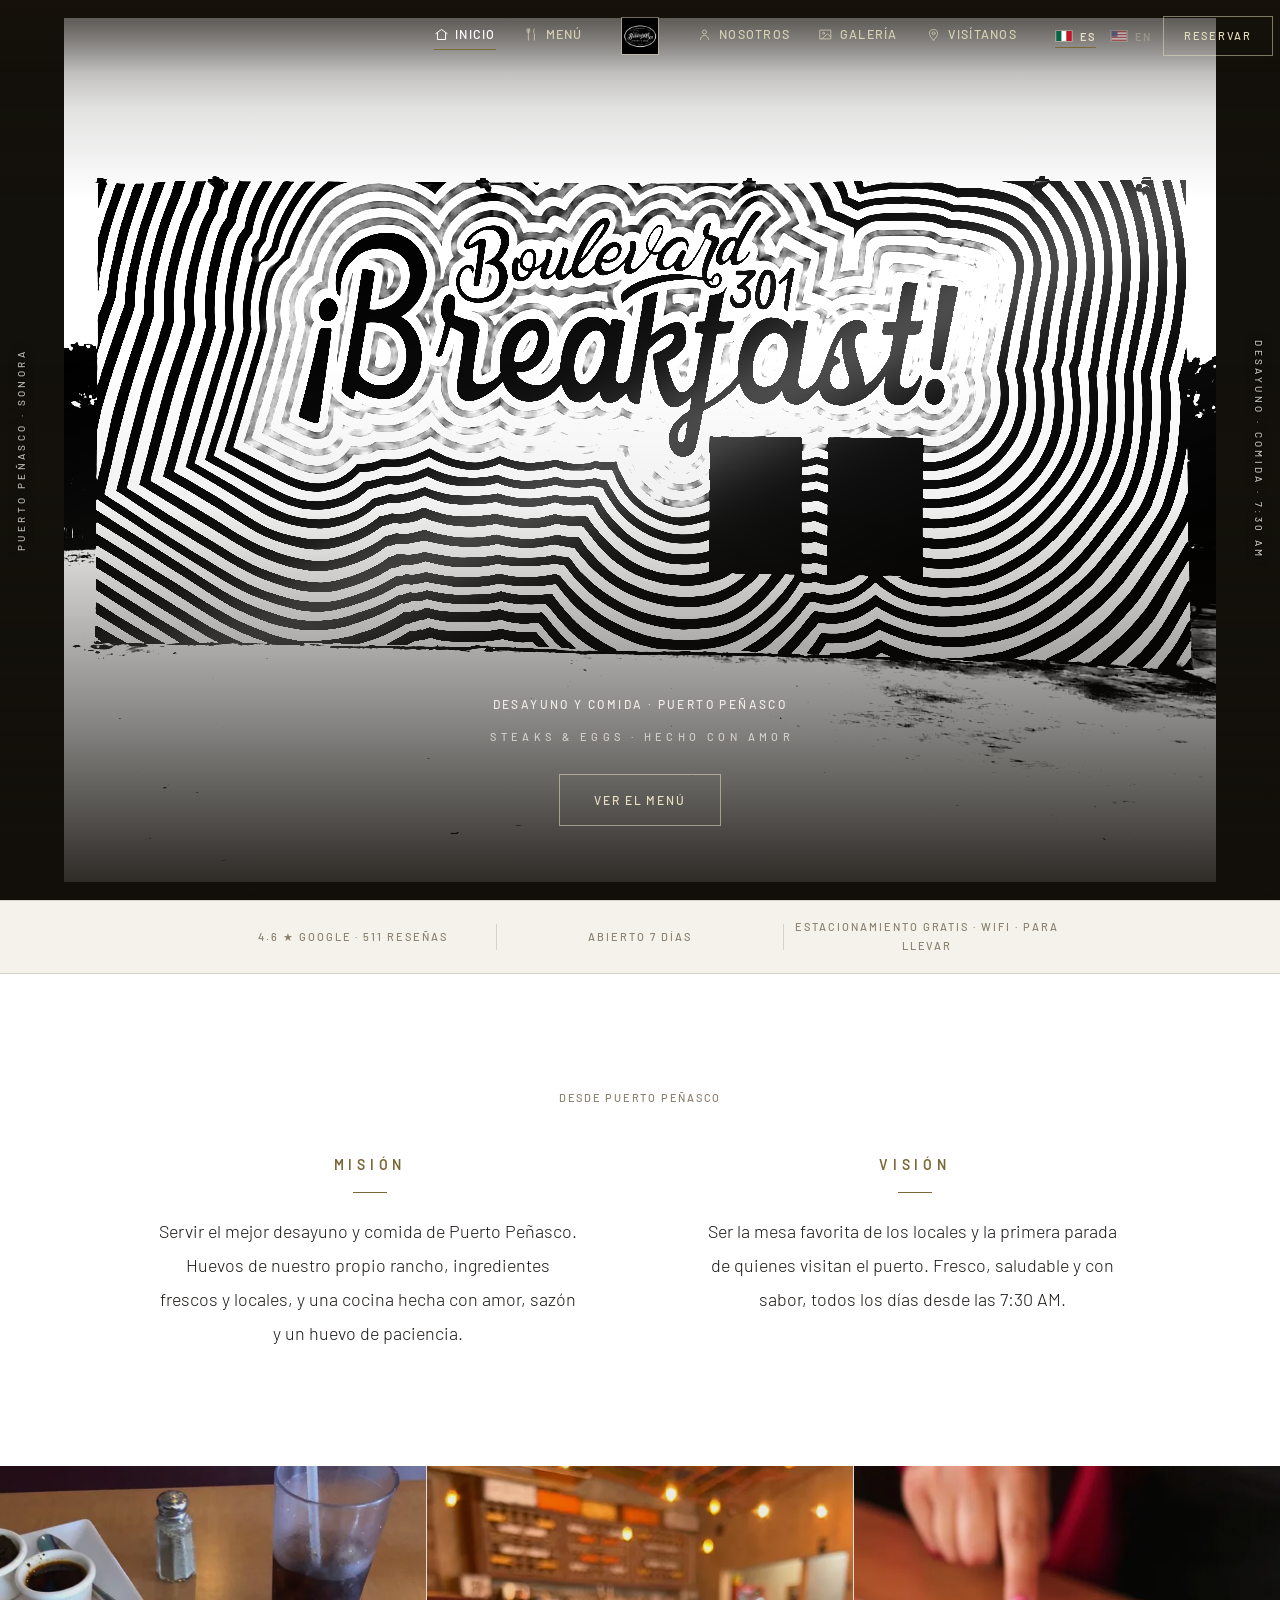
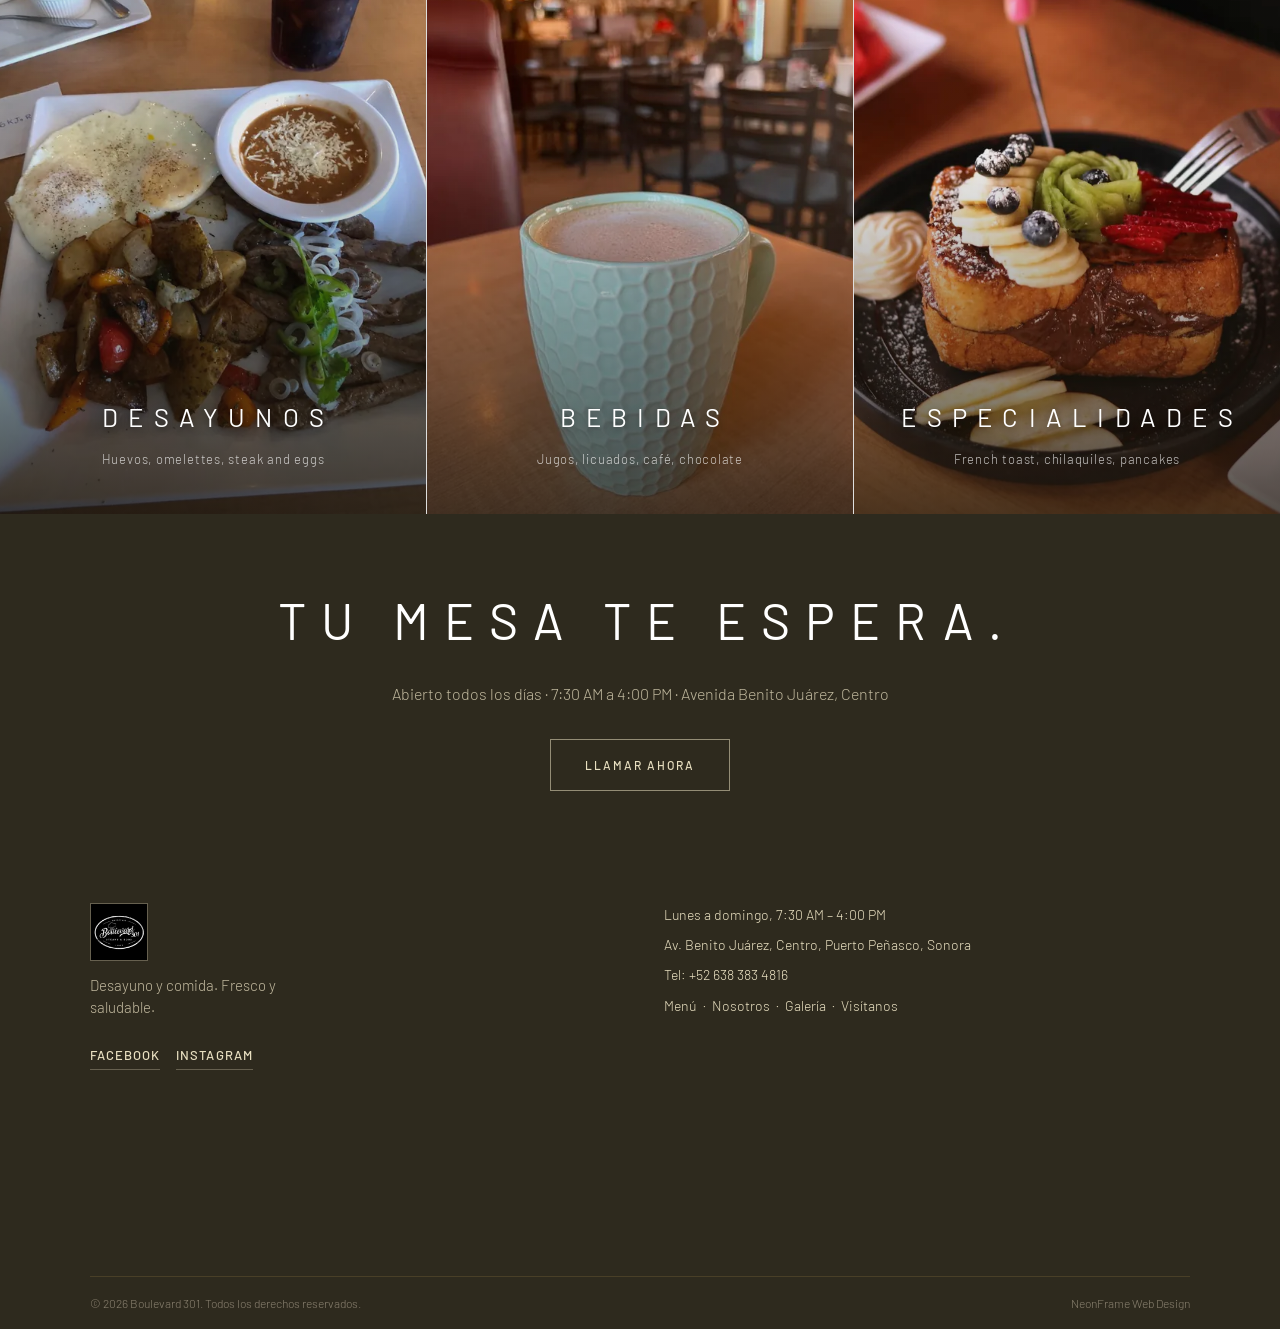
==== commit fa8eb088: "Hero mobile: stacked layout (mural card + cursive wordmark block) Full-bleed-photo-as-background can" ====
--- a/index.html
+++ b/index.html
@@ -112,15 +112,19 @@
        hand-painted cursive wordmark. js/hero.js renders it to the WebGL canvas
        and warps the stripes like flowing ink. The static photo below is the
        fallback (no WebGL / reduced motion / pre-load). -->
-  <picture class="hero-mural-img">
-    <source type="image/webp" sizes="100vw"
-      srcset="assets/mural_bw-768.webp 768w, assets/mural_bw-1152.webp 1152w, assets/mural_bw-1448.webp 1448w">
-    <img id="hero-mural-src" src="assets/mural_bw-1448.jpg" width="1448" height="1086"
-      alt="Mural en blanco y negro del edificio de Boulevard 301 con el letrero pintado a mano"
-      fetchpriority="high" decoding="async">
-  </picture>
-  <canvas class="hero-mural-canvas" id="hero-canvas" aria-hidden="true"></canvas>
-  <div class="hero-mural-scrim" aria-hidden="true"></div>
+  <!-- Mural media. On desktop this is the full-bleed background; on phones it
+       becomes a top card showing the whole mural (the painted sign uncut). -->
+  <div class="hero-mural-media">
+    <picture class="hero-mural-img">
+      <source type="image/webp" sizes="100vw"
+        srcset="assets/mural_bw-768.webp 768w, assets/mural_bw-1152.webp 1152w, assets/mural_bw-1448.webp 1448w">
+      <img id="hero-mural-src" src="assets/mural_bw-1448.jpg" width="1448" height="1086"
+        alt="Mural en blanco y negro del edificio de Boulevard 301 con el letrero pintado a mano"
+        fetchpriority="high" decoding="async">
+    </picture>
+    <canvas class="hero-mural-canvas" id="hero-canvas" aria-hidden="true"></canvas>
+    <div class="hero-mural-scrim" aria-hidden="true"></div>
+  </div>
 
   <!-- Vertical labels fill the side margins (desktop only) -->
   <span class="hero-side hero-side-left" aria-hidden="true" data-es="Puerto Peñasco · Sonora" data-en="Puerto Peñasco · Sonora">Puerto Peñasco · Sonora</span>
@@ -128,6 +132,8 @@
 
   <div class="hero-content hero-mark">
     <h1 class="sr-only">Boulevard 301 · Desayuno y Comida en Puerto Peñasco</h1>
+    <!-- Cursive wordmark, phones only (where the painted sign would be cut) -->
+    <div class="hero-wm" aria-hidden="true"><span class="wm-script">Boulevard</span><span class="wm-num">301</span></div>
     <p class="hero-eyebrow" data-es="Desayuno y Comida · Puerto Peñasco" data-en="Breakfast &amp; Lunch · Puerto Peñasco">Desayuno y Comida · Puerto Peñasco</p>
     <p class="hero-tagline" data-es="Steaks &amp; Eggs · Hecho con amor" data-en="Steaks &amp; Eggs · Made with love">Steaks &amp; Eggs · Hecho con amor</p>
     <div class="hero-cta-row">
--- a/css/style.css
+++ b/css/style.css
@@ -865,6 +865,13 @@
   justify-content: stretch;
   background: #14100A;
 }
+/* Desktop: the media layer is the full-bleed background. */
+.hero-mural-media {
+  position: absolute;
+  inset: 0;
+  z-index: 0;
+}
+.hero-wm { display: none; }       /* cursive wordmark is phones-only */
 .hero-mural-img,
 .hero-mural-canvas {
   position: absolute;
@@ -934,12 +941,54 @@
 .hero-side-left  { left:  clamp(0.4rem, 1vw, 1rem); transform: translateY(-50%) rotate(180deg); }
 .hero-side-right { right: clamp(0.4rem, 1vw, 1rem); transform: translateY(-50%); }
 
-/* On viewports narrower than the photo (phones), the static fallback fits by
-   width so the whole wordmark shows, matching the WebGL canvas (the letterbox
-   shows the dark hero backdrop), and the side labels are hidden. */
+/* On phones (narrower than the photo) the full-bleed background fights the wide
+   sign, so we stack: the whole mural as a top card (uncropped), then a content
+   block on the brand olive with the cursive wordmark. */
 @media (max-aspect-ratio: 4 / 3) {
-  .hero-mural-img img { object-fit: contain; }
   .hero-side { display: none; }
+  .hero-mural {
+    height: auto;
+    min-height: 100svh;
+    flex-direction: column;
+    align-items: stretch;
+    justify-content: flex-start;
+    background: var(--olive);
+    padding-top: var(--nav-h-mob);     /* mural card sits below the nav */
+  }
+  .hero-mural-media {
+    position: relative;
+    inset: auto;
+    width: 100%;
+    aspect-ratio: 1448 / 1086;          /* the whole mural, no crop */
+    flex: 0 0 auto;
+  }
+  .hero-mural-img img { object-fit: cover; transform: none; }
+  /* fade the card's bottom into the olive content block */
+  .hero-mural-scrim {
+    background: linear-gradient(to bottom, transparent 66%, rgba(46,42,30,0.9));
+  }
+  .hero-mural .hero-content {
+    position: relative;
+    z-index: 2;
+    flex: 1 1 auto;
+    align-items: flex-start;
+    text-align: left;
+    justify-content: center;
+    padding: clamp(1.6rem, 7vw, 2.8rem) clamp(1.4rem, 6vw, 2rem) clamp(2.4rem, 9vw, 3.5rem);
+    animation: none;
+  }
+  .hero-wm {
+    display: flex;
+    align-items: flex-end;
+    gap: 0.06em;
+    line-height: 0.85;
+    margin-bottom: 1rem;
+  }
+  .hero-wm .wm-script { font-size: clamp(46px, 16vw, 92px); }
+  .hero-wm .wm-num    { font-size: clamp(20px, 5.5vw, 42px); margin-bottom: 0.35em; }
+  .hero-mural .hero-eyebrow { margin-bottom: 0.55rem; }
+  .hero-mural .hero-tagline { margin-bottom: 1.4rem; }
+  .hero-mural .hero-cta-row { justify-content: flex-start; }
 }
 
 /* ─── Decorative corner frame (Rahmen) — retired for the quiriego look ─── */
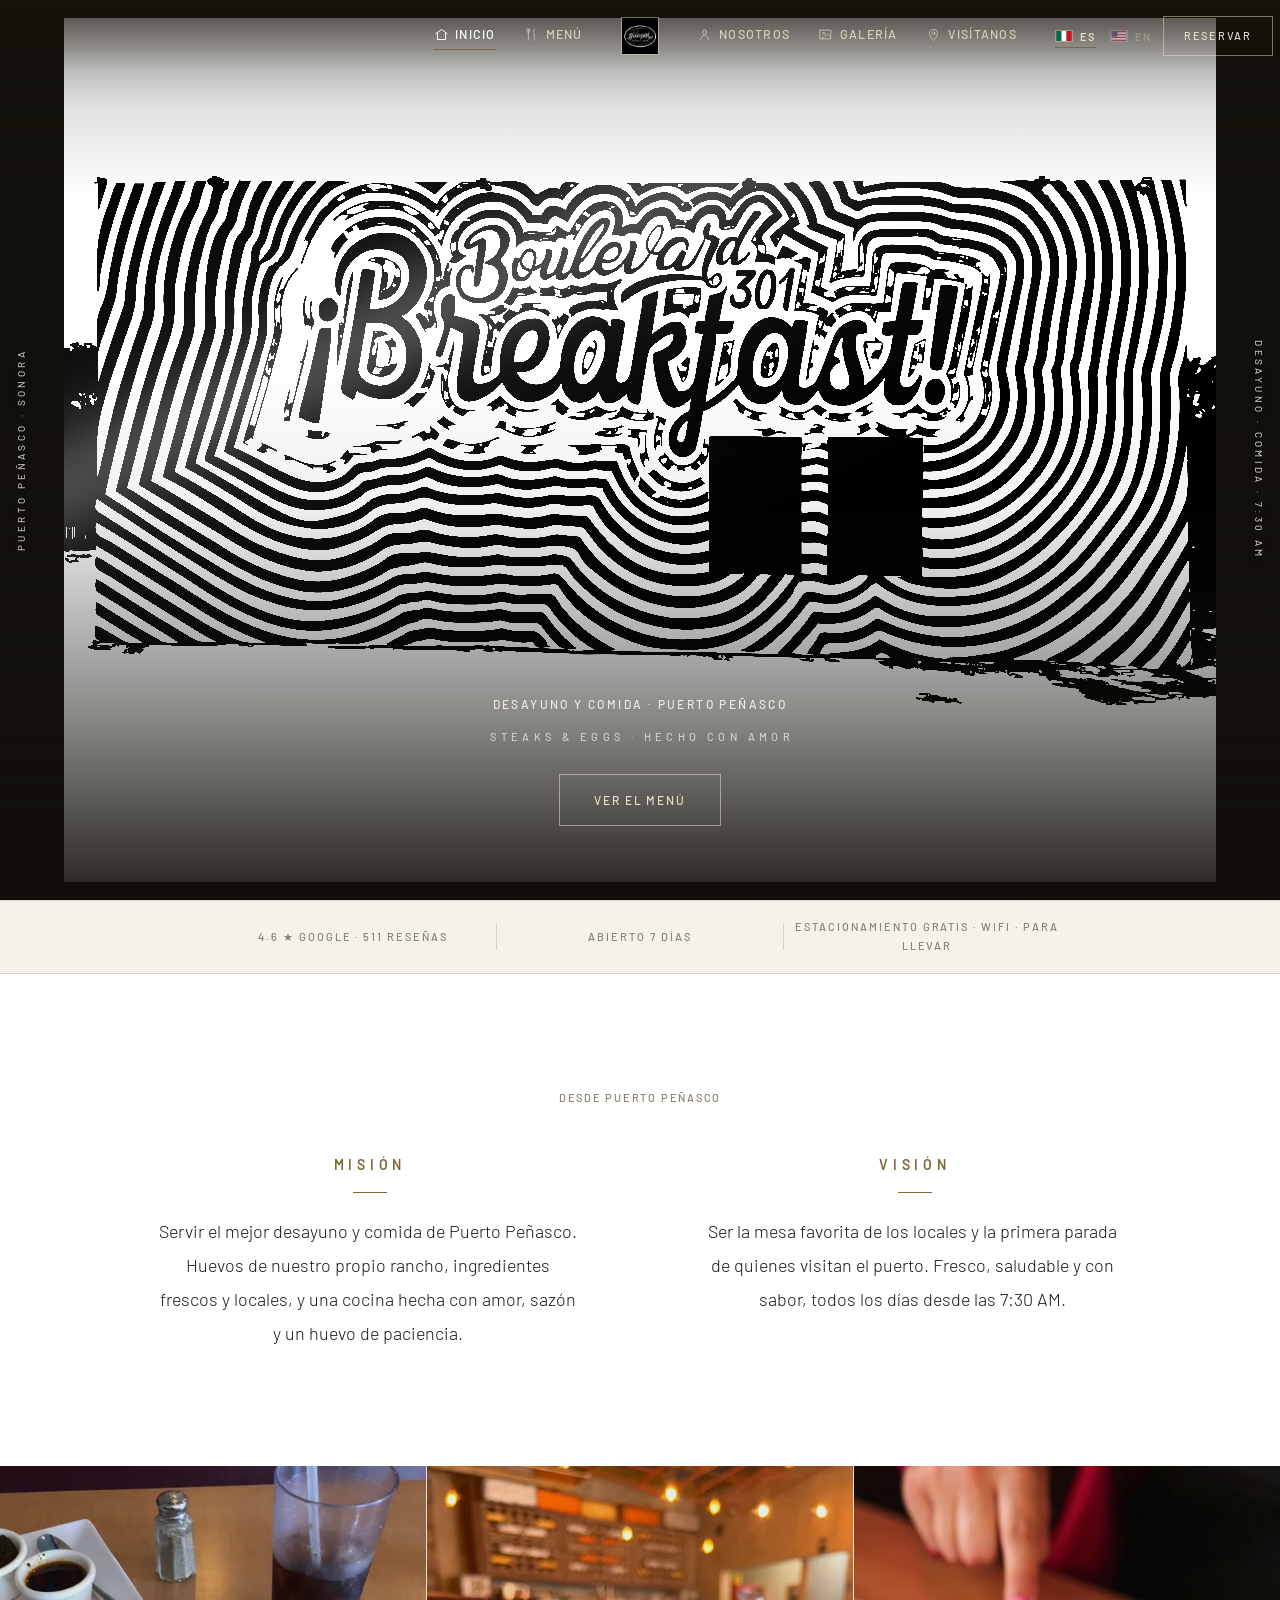
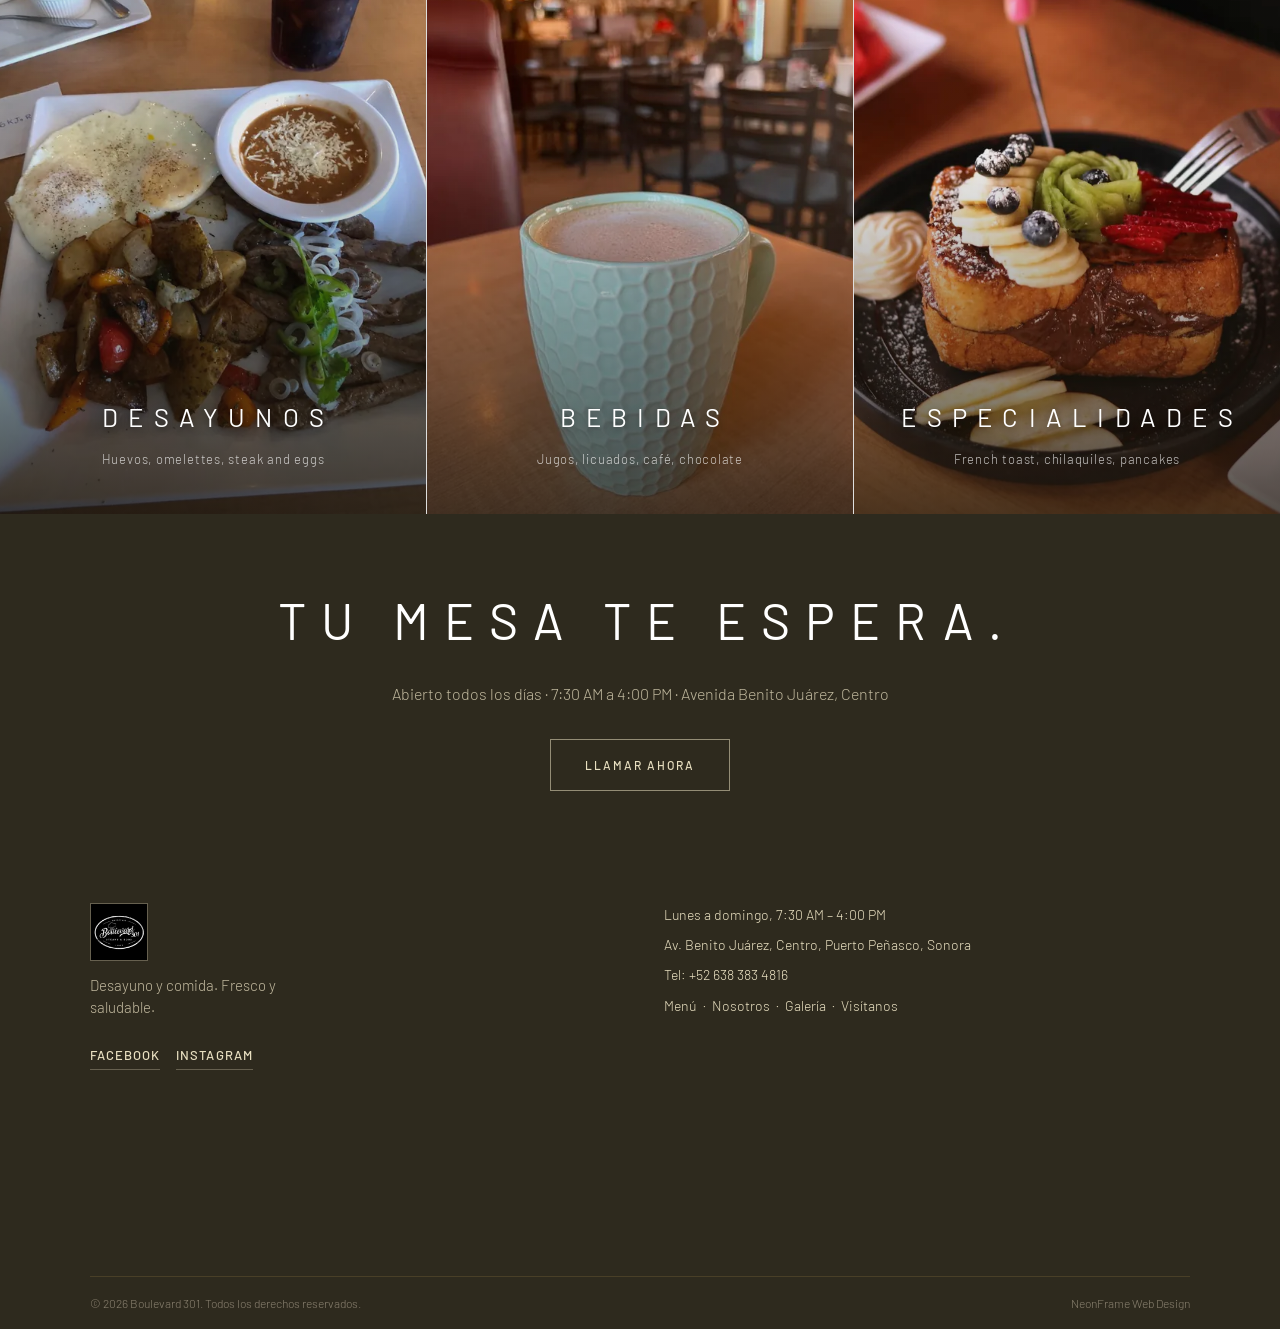
==== commit 27cb4088: "Hero: vectorize the mural for true desktop sharpness The 1448px photo can't be sharp stretched acros" ====
--- a/index.html
+++ b/index.html
@@ -32,7 +32,7 @@
   <!-- LCP: preload the responsive mural hero (WebP) -->
   <link rel="preload" as="image" type="image/webp"
         href="assets/mural_bw-1448.webp"
-        imagesrcset="assets/mural_bw-768.webp 768w, assets/mural_bw-1152.webp 1152w, assets/mural_bw-1448.webp 1448w"
+        imagesrcset="assets/mural_bw-768.webp 768w, assets/mural_bw-1152.webp 1152w, assets/mural_bw-1448.webp 1448w, assets/mural_bw-2200.webp 2200w, assets/mural_bw-3200.webp 3200w"
         imagesizes="100vw">
 
   <script>
@@ -117,8 +117,8 @@
   <div class="hero-mural-media">
     <picture class="hero-mural-img">
       <source type="image/webp" sizes="100vw"
-        srcset="assets/mural_bw-768.webp 768w, assets/mural_bw-1152.webp 1152w, assets/mural_bw-1448.webp 1448w">
-      <img id="hero-mural-src" src="assets/mural_bw-1448.jpg" width="1448" height="1086"
+        srcset="assets/mural_bw-768.webp 768w, assets/mural_bw-1152.webp 1152w, assets/mural_bw-1448.webp 1448w, assets/mural_bw-2200.webp 2200w, assets/mural_bw-3200.webp 3200w">
+      <img id="hero-mural-src" src="assets/mural_bw-1448.jpg" width="3200" height="2400"
         alt="Mural en blanco y negro del edificio de Boulevard 301 con el letrero pintado a mano"
         fetchpriority="high" decoding="async">
     </picture>
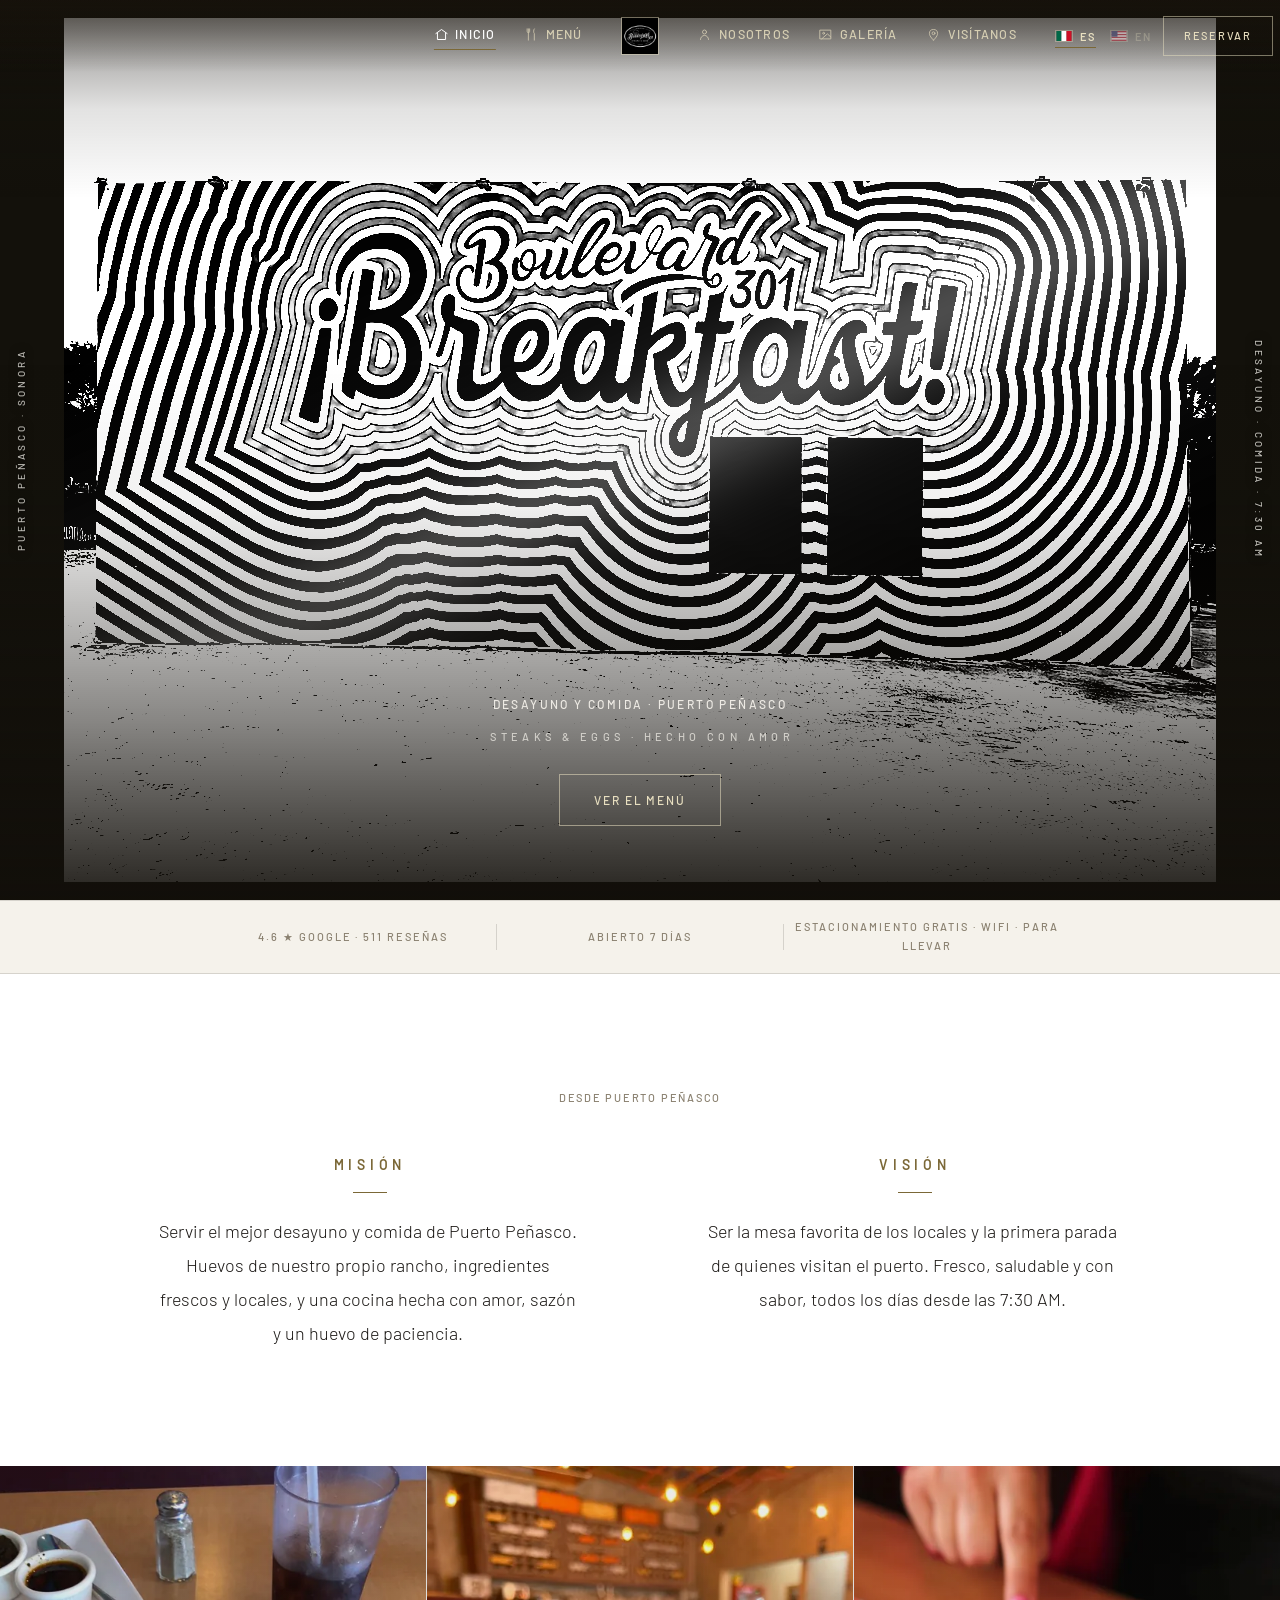
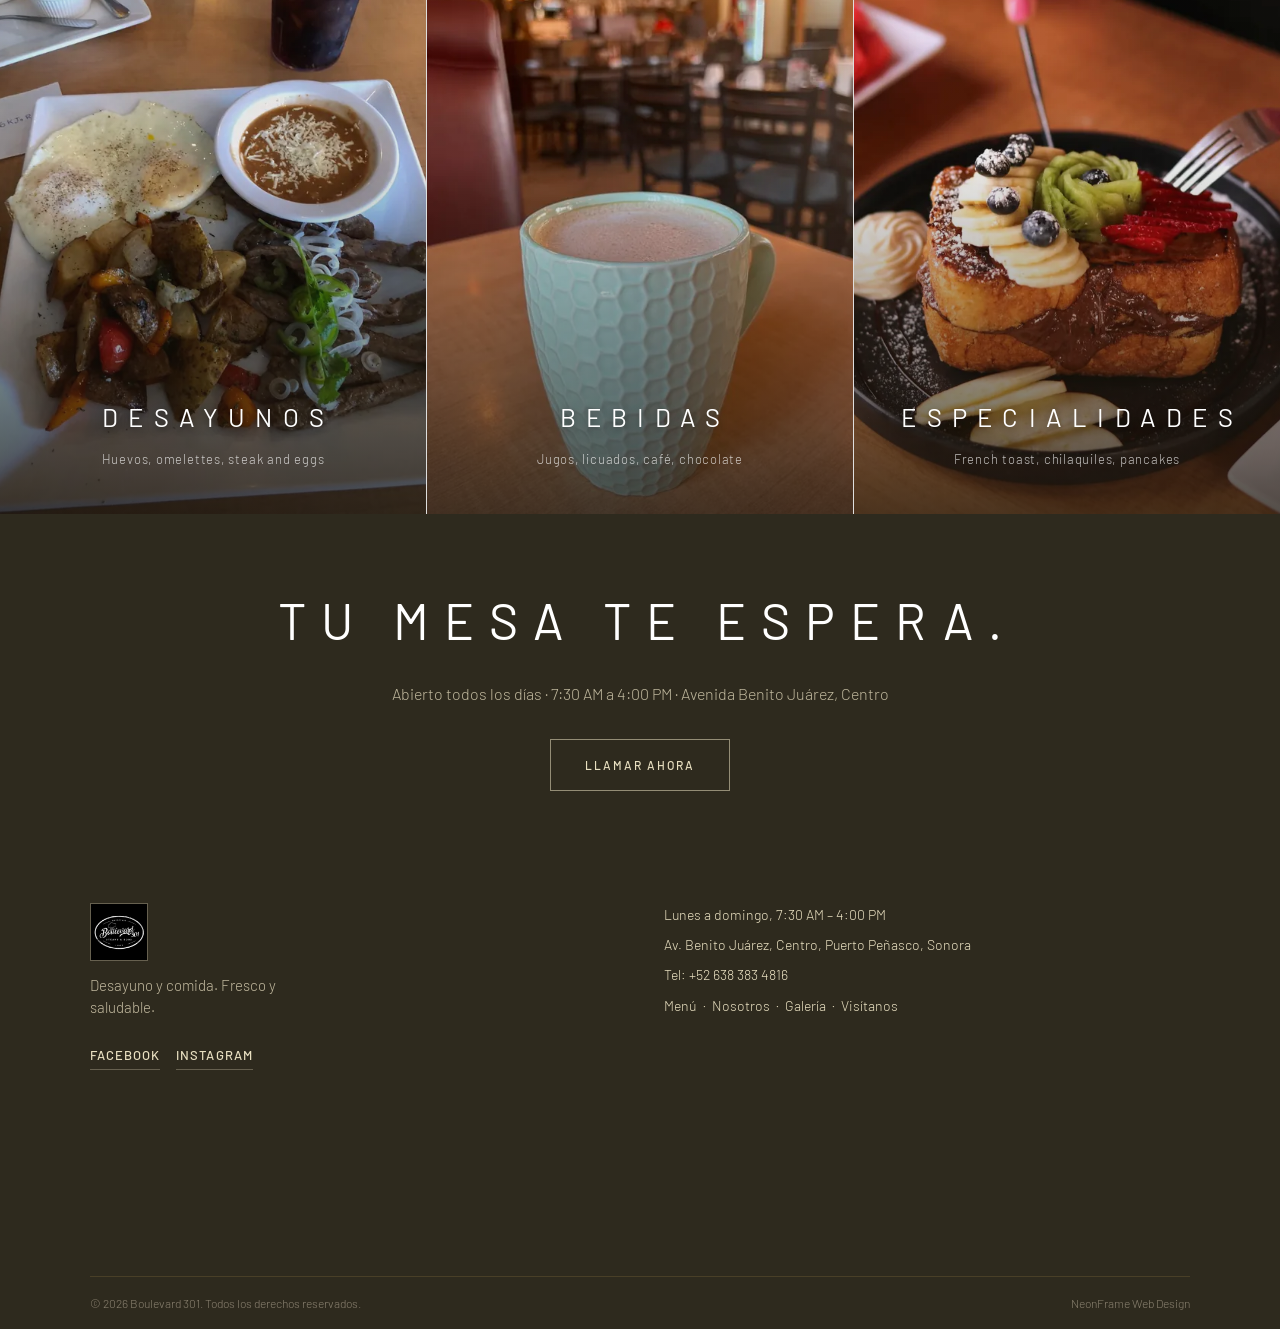
==== commit e942b897: "Revert hero to the photo + glint (undo the vector trace) The vector trace read harsh/butchered. Rest" ====
--- a/index.html
+++ b/index.html
@@ -32,7 +32,7 @@
   <!-- LCP: preload the responsive mural hero (WebP) -->
   <link rel="preload" as="image" type="image/webp"
         href="assets/mural_bw-1448.webp"
-        imagesrcset="assets/mural_bw-768.webp 768w, assets/mural_bw-1152.webp 1152w, assets/mural_bw-1448.webp 1448w, assets/mural_bw-2200.webp 2200w, assets/mural_bw-3200.webp 3200w"
+        imagesrcset="assets/mural_bw-768.webp 768w, assets/mural_bw-1152.webp 1152w, assets/mural_bw-1448.webp 1448w"
         imagesizes="100vw">
 
   <script>
@@ -117,8 +117,8 @@
   <div class="hero-mural-media">
     <picture class="hero-mural-img">
       <source type="image/webp" sizes="100vw"
-        srcset="assets/mural_bw-768.webp 768w, assets/mural_bw-1152.webp 1152w, assets/mural_bw-1448.webp 1448w, assets/mural_bw-2200.webp 2200w, assets/mural_bw-3200.webp 3200w">
-      <img id="hero-mural-src" src="assets/mural_bw-1448.jpg" width="3200" height="2400"
+        srcset="assets/mural_bw-768.webp 768w, assets/mural_bw-1152.webp 1152w, assets/mural_bw-1448.webp 1448w">
+      <img id="hero-mural-src" src="assets/mural_bw-1448.jpg" width="1448" height="1086"
         alt="Mural en blanco y negro del edificio de Boulevard 301 con el letrero pintado a mano"
         fetchpriority="high" decoding="async">
     </picture>
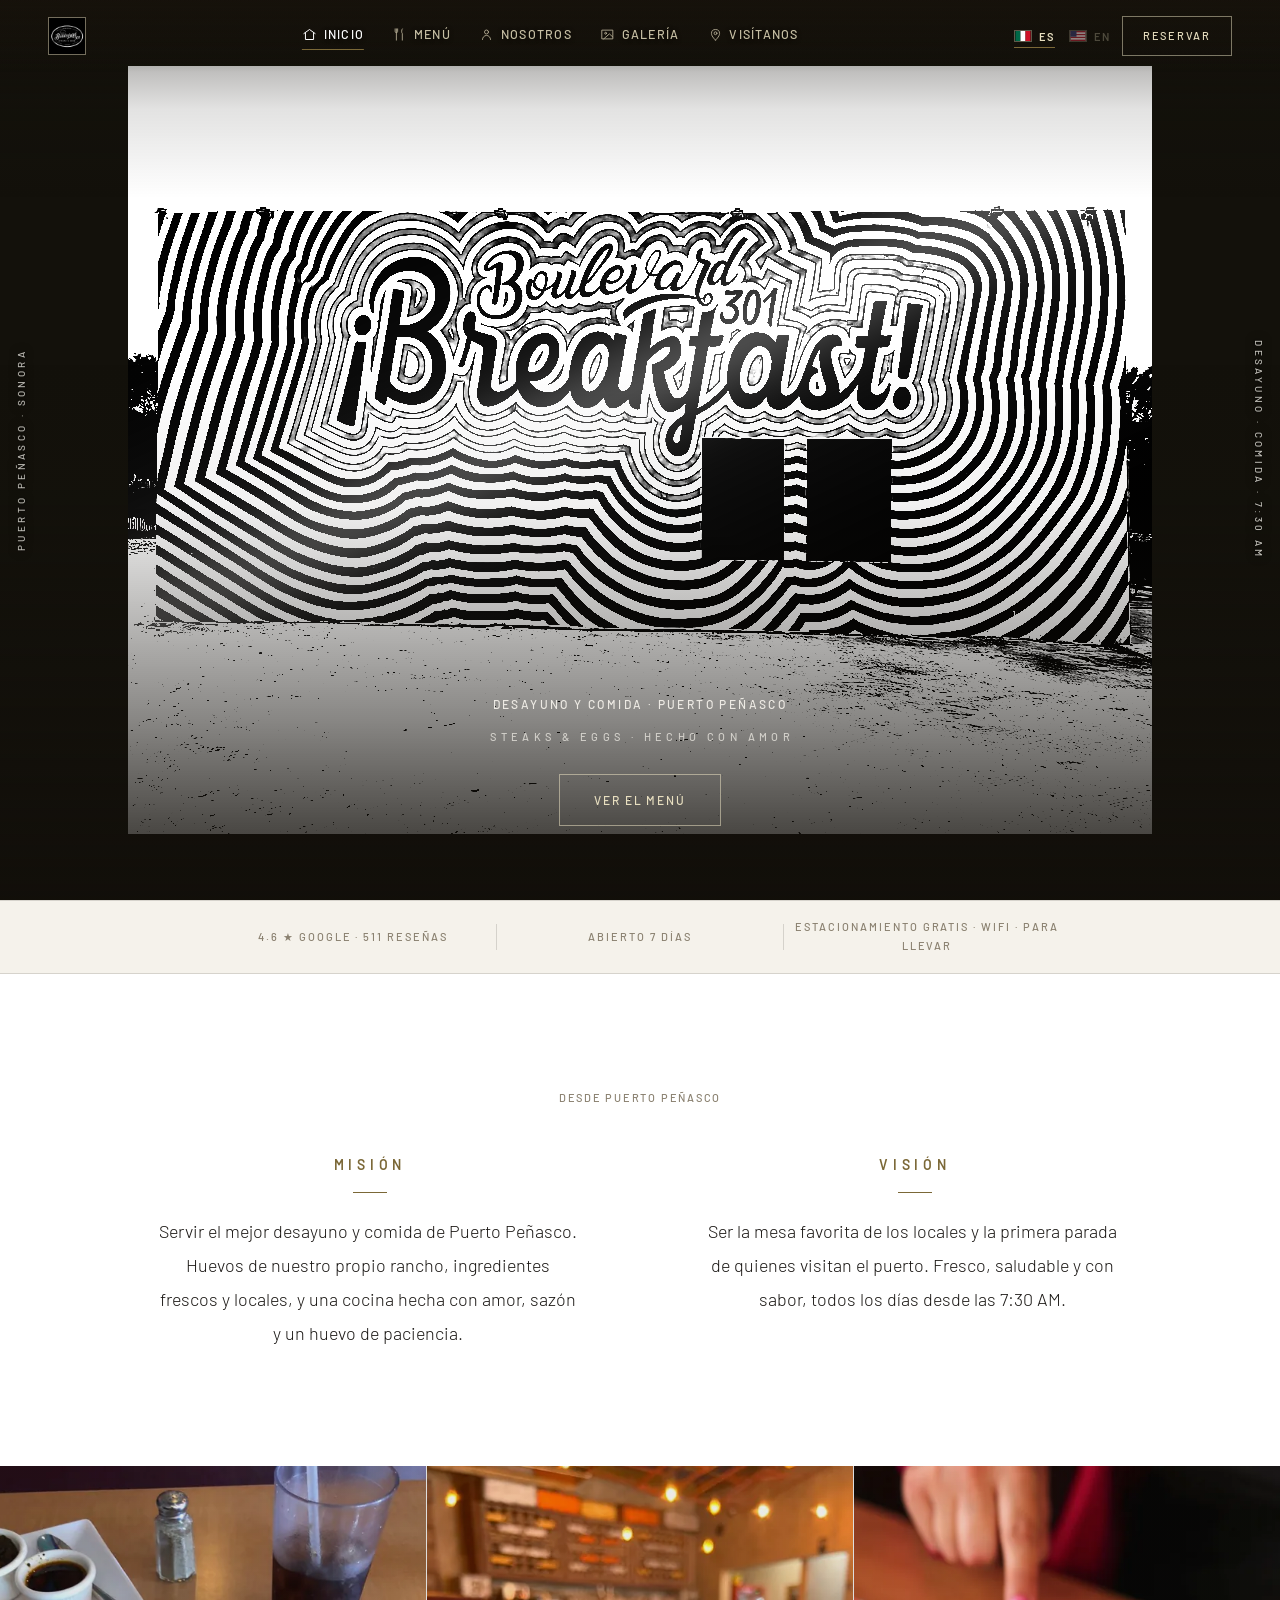
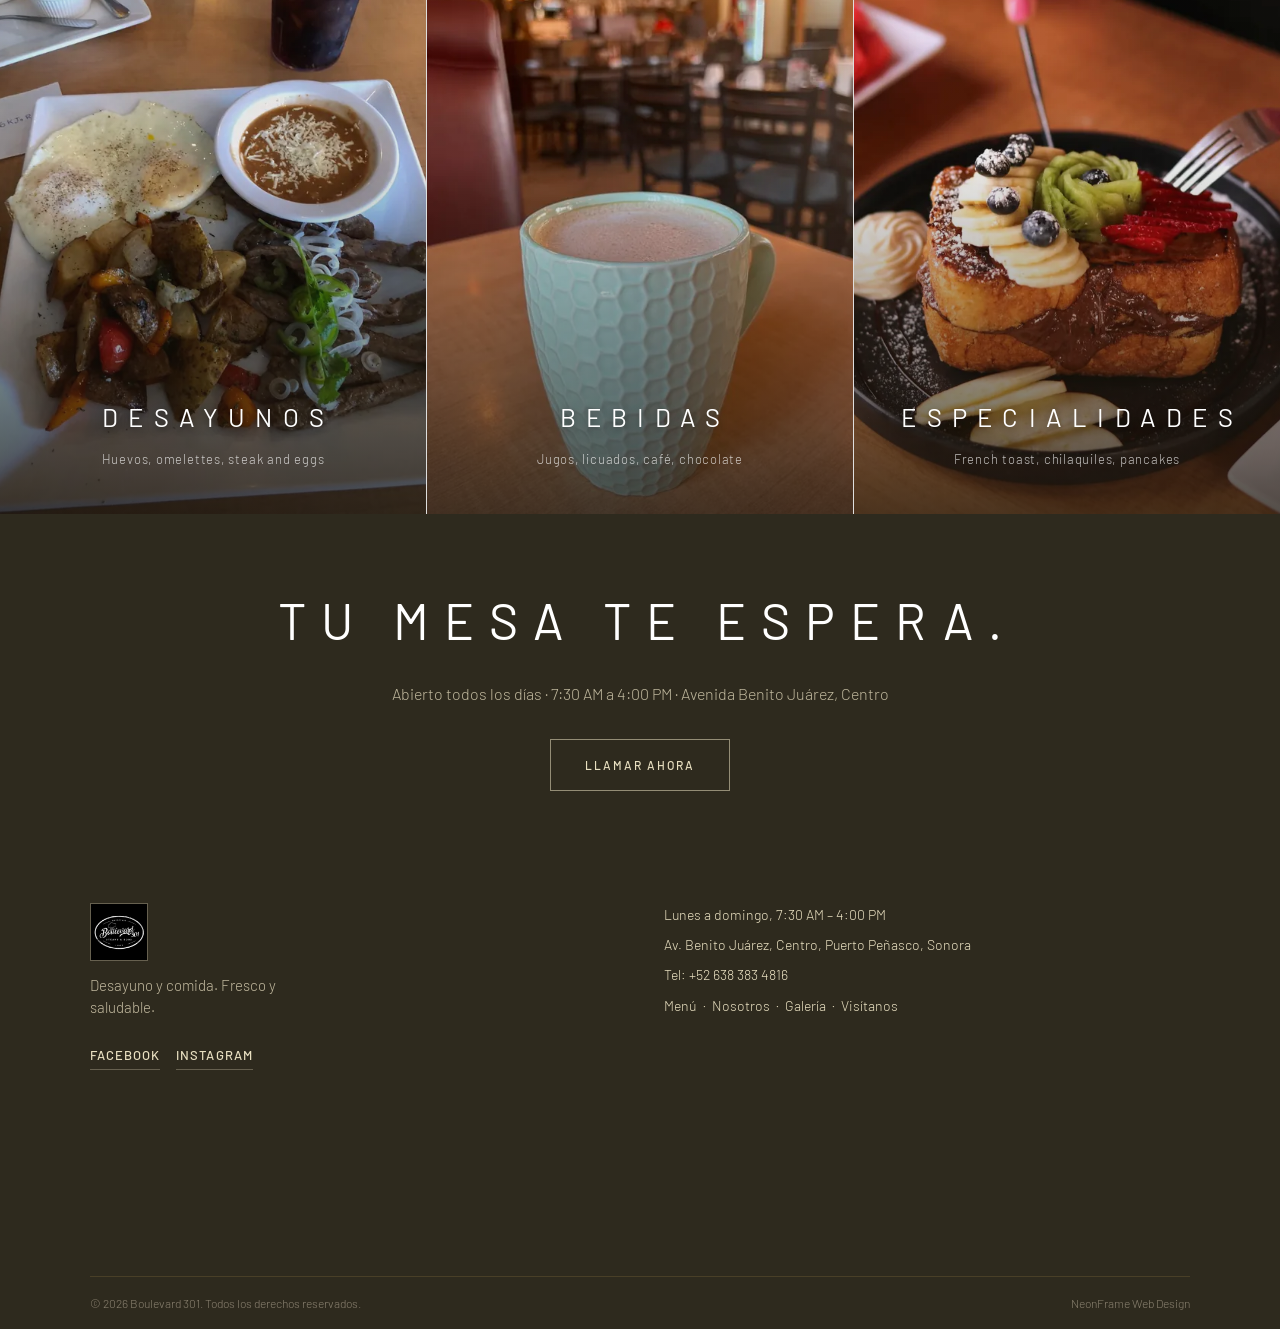
==== commit 2d0a1981: "Restructure nav to flex layout; zoom out hero mural 20% on desktop All 5 pages: replace split 3-colu" ====
--- a/index.html
+++ b/index.html
@@ -56,29 +56,24 @@
      NAV
      ====================================================== -->
 <nav class="site-nav" role="navigation" aria-label="Navegación principal">
-  <ul class="nav-links nav-links-left">
-    <li><a href="index.html" class="active"><svg class="nav-ico" viewBox="0 0 24 24" fill="none" stroke="currentColor" stroke-width="1.6" stroke-linecap="round" stroke-linejoin="round" aria-hidden="true"><path d="M3 10.5 12 4l9 6.5"/><path d="M5.5 9.5V20h13V9.5"/></svg><span class="nav-label" data-es="Inicio" data-en="Home">Inicio</span></a></li>
-    <li><a href="menu.html"><svg class="nav-ico" viewBox="0 0 24 24" fill="none" stroke="currentColor" stroke-width="1.6" stroke-linecap="round" stroke-linejoin="round" aria-hidden="true"><path d="M7 3v18"/><path d="M5 3v4a2 2 0 0 0 4 0V3"/><path d="M16.5 3C15 4.5 15 9 16.5 10.5V21"/></svg><span class="nav-label" data-es="Menú" data-en="Menu">Menú</span></a></li>
-  </ul>
-
   <a href="index.html" class="nav-logo" aria-label="Boulevard 301, Inicio">
     <img src="assets/logo.jpg" alt="Boulevard 301">
   </a>
 
-  <div class="nav-col-right">
-    <ul class="nav-links nav-links-right">
-      <li><a href="about.html"><svg class="nav-ico" viewBox="0 0 24 24" fill="none" stroke="currentColor" stroke-width="1.6" stroke-linecap="round" stroke-linejoin="round" aria-hidden="true"><circle cx="12" cy="8" r="3.2"/><path d="M5.5 20a6.5 6.5 0 0 1 13 0"/></svg><span class="nav-label" data-es="Nosotros" data-en="About">Nosotros</span></a></li>
-      <li><a href="gallery.html"><svg class="nav-ico" viewBox="0 0 24 24" fill="none" stroke="currentColor" stroke-width="1.6" stroke-linecap="round" stroke-linejoin="round" aria-hidden="true"><rect x="3.5" y="5" width="17" height="14"/><circle cx="9" cy="10" r="1.5"/><path d="M20.5 16 15 11l-9 8"/></svg><span class="nav-label" data-es="Galería" data-en="Gallery">Galería</span></a></li>
-      <li><a href="visit.html"><svg class="nav-ico" viewBox="0 0 24 24" fill="none" stroke="currentColor" stroke-width="1.6" stroke-linecap="round" stroke-linejoin="round" aria-hidden="true"><path d="M12 21s6.5-5.8 6.5-10.5A6.5 6.5 0 0 0 5.5 10.5C5.5 15.2 12 21 12 21Z"/><circle cx="12" cy="10" r="2.3"/></svg><span class="nav-label" data-es="Visítanos" data-en="Visit">Visítanos</span></a></li>
-    </ul>
-
-    <div class="nav-right">
-      <div class="lang-toggle lang-flags" role="group" aria-label="Idioma / Language">
-        <button class="lang-btn active" data-lang="es"><svg class="flag-ico" viewBox="0 0 3 2" aria-hidden="true"><rect width="1" height="2" fill="#006847"/><rect x="1" width="1" height="2" fill="#fff"/><rect x="2" width="1" height="2" fill="#ce1126"/></svg><span>ES</span></button>
-        <button class="lang-btn" data-lang="en"><svg class="flag-ico" viewBox="0 0 3 2" aria-hidden="true"><rect width="3" height="2" fill="#fff"/><rect width="3" height="0.286" fill="#b22234"/><rect width="3" height="0.286" y="0.572" fill="#b22234"/><rect width="3" height="0.286" y="1.144" fill="#b22234"/><rect width="3" height="0.286" y="1.716" fill="#b22234"/><rect width="1.2" height="1.144" fill="#3c3b6e"/></svg><span>EN</span></button>
-      </div>
-      <a href="tel:+526383834816" class="btn-reserve" data-es="Reservar" data-en="Book a Table">Reservar</a>
-    </div>
+  <ul class="nav-links">
+    <li><a href="index.html" class="active"><svg class="nav-ico" viewBox="0 0 24 24" fill="none" stroke="currentColor" stroke-width="1.6" stroke-linecap="round" stroke-linejoin="round" aria-hidden="true"><path d="M3 10.5 12 4l9 6.5"/><path d="M5.5 9.5V20h13V9.5"/></svg><span class="nav-label" data-es="Inicio" data-en="Home">Inicio</span></a></li>
+    <li><a href="menu.html"><svg class="nav-ico" viewBox="0 0 24 24" fill="none" stroke="currentColor" stroke-width="1.6" stroke-linecap="round" stroke-linejoin="round" aria-hidden="true"><path d="M7 3v18"/><path d="M5 3v4a2 2 0 0 0 4 0V3"/><path d="M16.5 3C15 4.5 15 9 16.5 10.5V21"/></svg><span class="nav-label" data-es="Menú" data-en="Menu">Menú</span></a></li>
+    <li><a href="about.html"><svg class="nav-ico" viewBox="0 0 24 24" fill="none" stroke="currentColor" stroke-width="1.6" stroke-linecap="round" stroke-linejoin="round" aria-hidden="true"><circle cx="12" cy="8" r="3.2"/><path d="M5.5 20a6.5 6.5 0 0 1 13 0"/></svg><span class="nav-label" data-es="Nosotros" data-en="About">Nosotros</span></a></li>
+    <li><a href="gallery.html"><svg class="nav-ico" viewBox="0 0 24 24" fill="none" stroke="currentColor" stroke-width="1.6" stroke-linecap="round" stroke-linejoin="round" aria-hidden="true"><rect x="3.5" y="5" width="17" height="14"/><circle cx="9" cy="10" r="1.5"/><path d="M20.5 16 15 11l-9 8"/></svg><span class="nav-label" data-es="Galería" data-en="Gallery">Galería</span></a></li>
+    <li><a href="visit.html"><svg class="nav-ico" viewBox="0 0 24 24" fill="none" stroke="currentColor" stroke-width="1.6" stroke-linecap="round" stroke-linejoin="round" aria-hidden="true"><path d="M12 21s6.5-5.8 6.5-10.5A6.5 6.5 0 0 0 5.5 10.5C5.5 15.2 12 21 12 21Z"/><circle cx="12" cy="10" r="2.3"/></svg><span class="nav-label" data-es="Visítanos" data-en="Visit">Visítanos</span></a></li>
+  </ul>
+
+  <div class="nav-right">
+    <div class="lang-toggle lang-flags" role="group" aria-label="Idioma / Language">
+      <button class="lang-btn active" data-lang="es"><svg class="flag-ico" viewBox="0 0 3 2" aria-hidden="true"><rect width="1" height="2" fill="#006847"/><rect x="1" width="1" height="2" fill="#fff"/><rect x="2" width="1" height="2" fill="#ce1126"/></svg><span>ES</span></button>
+      <button class="lang-btn" data-lang="en"><svg class="flag-ico" viewBox="0 0 3 2" aria-hidden="true"><rect width="3" height="2" fill="#fff"/><rect width="3" height="0.286" fill="#b22234"/><rect width="3" height="0.286" y="0.572" fill="#b22234"/><rect width="3" height="0.286" y="1.144" fill="#b22234"/><rect width="3" height="0.286" y="1.716" fill="#b22234"/><rect width="1.2" height="1.144" fill="#3c3b6e"/></svg><span>EN</span></button>
+    </div>
+    <a href="tel:+526383834816" class="btn-reserve" data-es="Reservar" data-en="Book a Table">Reservar</a>
   </div>
 
   <button class="nav-hamburger" aria-label="Abrir menú" aria-expanded="false">
--- a/css/style.css
+++ b/css/style.css
@@ -179,11 +179,7 @@
   height: var(--nav-h-desk);
   background: transparent;
   z-index: 500;
-  /* Quiriego layout: equal flanks (links) around a centered logo. The 1fr
-     columns are equal regardless of their content, so the logo is always
-     page-centered. */
-  display: grid;
-  grid-template-columns: minmax(0, 1fr) auto minmax(0, 1fr);
+  display: flex;
   align-items: center;
   column-gap: clamp(1rem, 3vw, 2.5rem);
   padding: 0 clamp(1rem, 4vw, 3rem);
@@ -211,10 +207,9 @@
 }
 .site-nav.scrolled::before { opacity: 0; }
 
-/* Centered brand mark, always visible (quiriego). */
+/* Brand mark sits at the left edge of the bar. */
 .nav-logo {
-  grid-column: 2;
-  justify-self: center;
+  flex-shrink: 0;
   display: flex;
   align-items: center;
 }
@@ -226,7 +221,7 @@
   border: 1px solid rgba(232,223,192,0.45);
 }
 
-/* Split link lists flank the centered logo. */
+/* All five page links in a single centered group. */
 .nav-links {
   display: flex;
   align-items: center;
@@ -234,17 +229,8 @@
   list-style: none;
   margin: 0;
   padding: 0;
-}
-.nav-links-left  { grid-column: 1; justify-content: flex-end; }
-/* The right cell holds the right links plus the lang + reserve cluster, with
-   the cluster pushed to the far corner (quiriego flag-in-corner idiom). */
-.nav-col-right {
-  grid-column: 3;
-  display: flex;
-  align-items: center;
-  justify-content: space-between;
-  gap: clamp(1rem, 3vw, 2.5rem);
-  min-width: 0;
+  flex: 1;
+  justify-content: center;
 }
 
 .nav-links a {
@@ -260,6 +246,7 @@
   color: rgba(232,223,192,0.85);
   padding-bottom: 5px;
   white-space: nowrap;
+  text-shadow: 0 1px 4px rgba(0,0,0,0.65);
   transition: color 0.25s ease;
 }
 
@@ -501,8 +488,7 @@
     column-gap: 1rem;
   }
   .nav-links,
-  .nav-col-right { display: none; }
-  .nav-logo { justify-self: auto; }
+  .nav-right { display: none; }
   .nav-hamburger { display: flex; }
 }
 
@@ -886,6 +872,8 @@
   height: 100%;
   object-fit: cover;
   display: block;
+  transform: scale(0.80);
+  transform-origin: center center;
 }
 /* The canvas fades in over the identical static photo once WebGL is ready, so
    there is no visible swap. If WebGL is missing or motion is reduced, it never
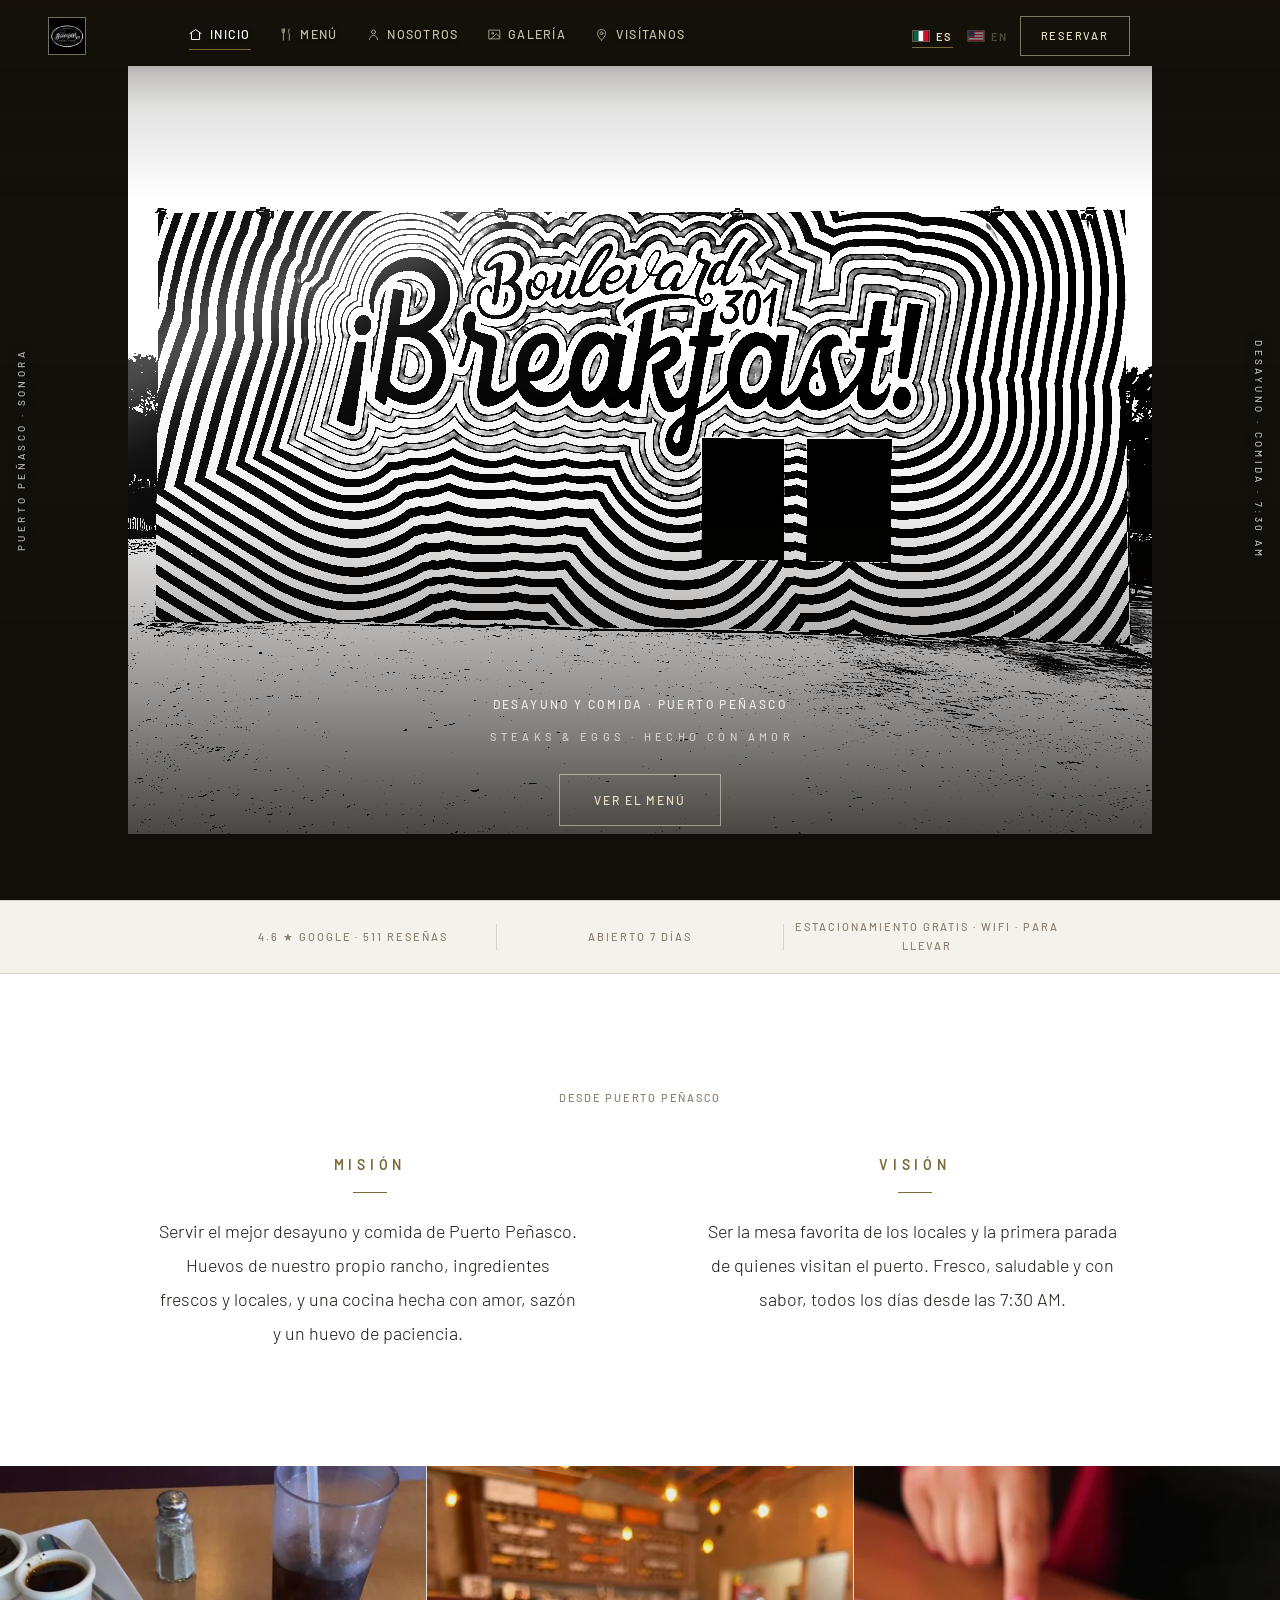
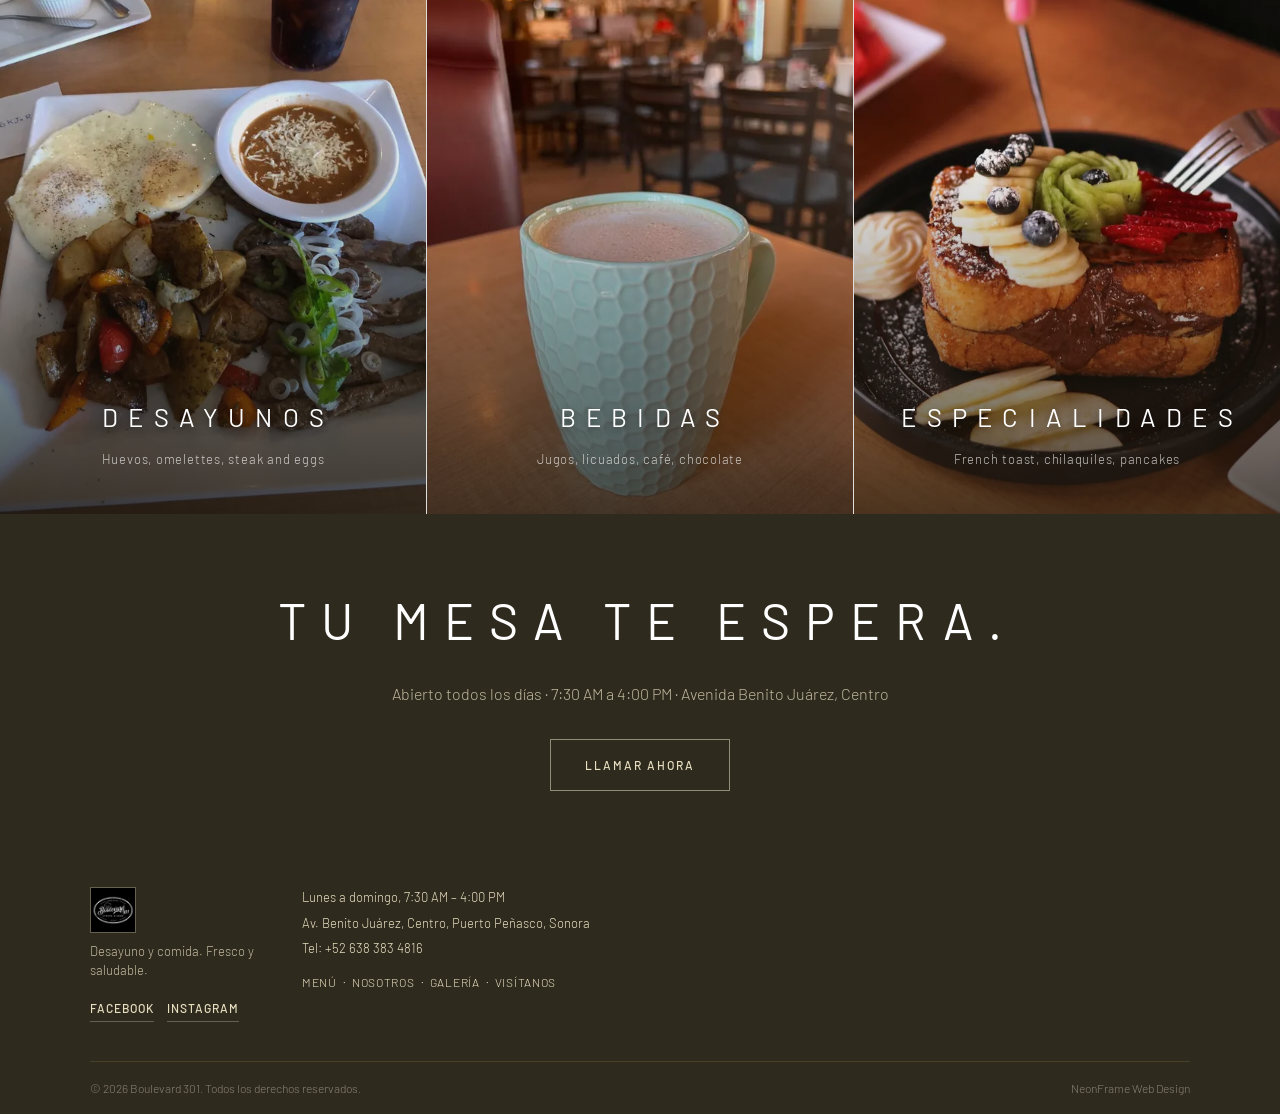
==== commit fa0f80a3: "Redesign footer: 3-column layout, map as its own column Layout: brand (180px) | info | map (1.6fr). " ====
--- a/index.html
+++ b/index.html
@@ -255,6 +255,8 @@
         <a href="gallery.html" data-es="Galería" data-en="Gallery">Galería</a> &nbsp;·&nbsp;
         <a href="visit.html" data-es="Visítanos" data-en="Visit">Visítanos</a>
       </nav>
+    </div>
+    <div class="footer-map">
       <iframe
         class="footer-inline-map"
         src="https://maps.google.com/maps?q=Boulevard+301+Steaks+%26+Eggs+Puerto+Pe%C3%B1asco+Sonora+Mexico&output=embed"
--- a/css/style.css
+++ b/css/style.css
@@ -221,7 +221,7 @@
   border: 1px solid rgba(232,223,192,0.45);
 }
 
-/* All five page links in a single centered group. */
+/* All five page links; shifted right of logo into the lighter mural area. */
 .nav-links {
   display: flex;
   align-items: center;
@@ -229,8 +229,7 @@
   list-style: none;
   margin: 0;
   padding: 0;
-  flex: 1;
-  justify-content: center;
+  margin-left: clamp(1.5rem, 5vw, 8rem);
 }
 
 .nav-links a {
@@ -284,6 +283,8 @@
   display: flex;
   align-items: center;
   gap: 0.75rem;
+  margin-left: auto;
+  margin-right: clamp(2rem, 8vw, 12rem);
 }
 
 .lang-toggle {
@@ -498,29 +499,30 @@
 .site-footer {
   background: var(--olive);
   color: var(--cream);
-  padding: 3rem clamp(1.5rem, 5vw, 4rem) 0;
+  padding: 2rem clamp(1.5rem, 5vw, 4rem) 0;
   position: relative;
 }
 
 .footer-inner {
   display: grid;
-  grid-template-columns: 1fr 1fr;
-  gap: 3rem;
+  grid-template-columns: 180px 1fr 1.6fr;
+  gap: 2rem;
   max-width: 1100px;
   margin: 0 auto;
-  padding-bottom: 2.5rem;
+  padding-bottom: 1.5rem;
   position: relative;
   z-index: 2;
+  align-items: stretch;
 }
 
 .footer-brand {
   display: flex;
   flex-direction: column;
-  gap: 0.8rem;
+  gap: 0.55rem;
 }
 
 .footer-logo {
-  width: 58px; height: 58px;
+  width: 46px; height: 46px;
   border-radius: 0;
   object-fit: cover;
   border: 1px solid rgba(232,223,192,0.3);
@@ -530,32 +532,41 @@
   font-family: var(--font-main);
   font-style: normal;
   font-weight: 300;
-  font-size: 15px;
+  font-size: 13px;
   color: rgba(232,223,192,0.8);
-  max-width: 220px;
+  max-width: 180px;
   line-height: 1.5;
 }
 
 .footer-info {
   display: flex;
   flex-direction: column;
-  gap: 0.4rem;
-  font-size: 14px;
-  line-height: 1.7;
+  gap: 0.3rem;
+  font-size: 13px;
+  line-height: 1.6;
   color: var(--cream);
 }
 
 .footer-info a { color: var(--cream); transition: color 0.2s; }
 .footer-info a:hover { color: var(--golden); }
 
+.footer-info nav { margin-top: 0.5rem; }
+.footer-info nav a { font-size: 12px; letter-spacing: 0.06em; text-transform: uppercase; }
+
+.footer-map {
+  display: flex;
+  flex-direction: column;
+  min-height: 150px;
+}
+
 .footer-social {
   display: flex;
-  gap: 1rem;
-  margin-top: 0.8rem;
+  gap: 0.85rem;
+  margin-top: 0.55rem;
 }
 
 .footer-social a {
-  font-size: 13px;
+  font-size: 12px;
   font-weight: 500;
   letter-spacing: 0.08em;
   text-transform: uppercase;
@@ -2110,11 +2121,11 @@
 
 .footer-inline-map {
   width: 100%;
-  height: 200px;
+  flex: 1;
   border: none;
   display: block;
-  margin-top: 0.75rem;
   opacity: 0.9;
+  border-radius: 3px;
 }
 
 .map-note {
@@ -2311,7 +2322,8 @@
   .col-split-50-50,
   .col-split-55-45 { grid-template-columns: 1fr; }
 
-  .footer-inner { grid-template-columns: 1fr; gap: 2rem; }
+  .footer-inner { grid-template-columns: 1fr; gap: 1.5rem; }
+  .footer-map { min-height: 180px; }
 
   .scroll-section { padding: 2rem 1rem 1.25rem; }
   .scroll-card { width: calc(75vw); max-width: 320px; }
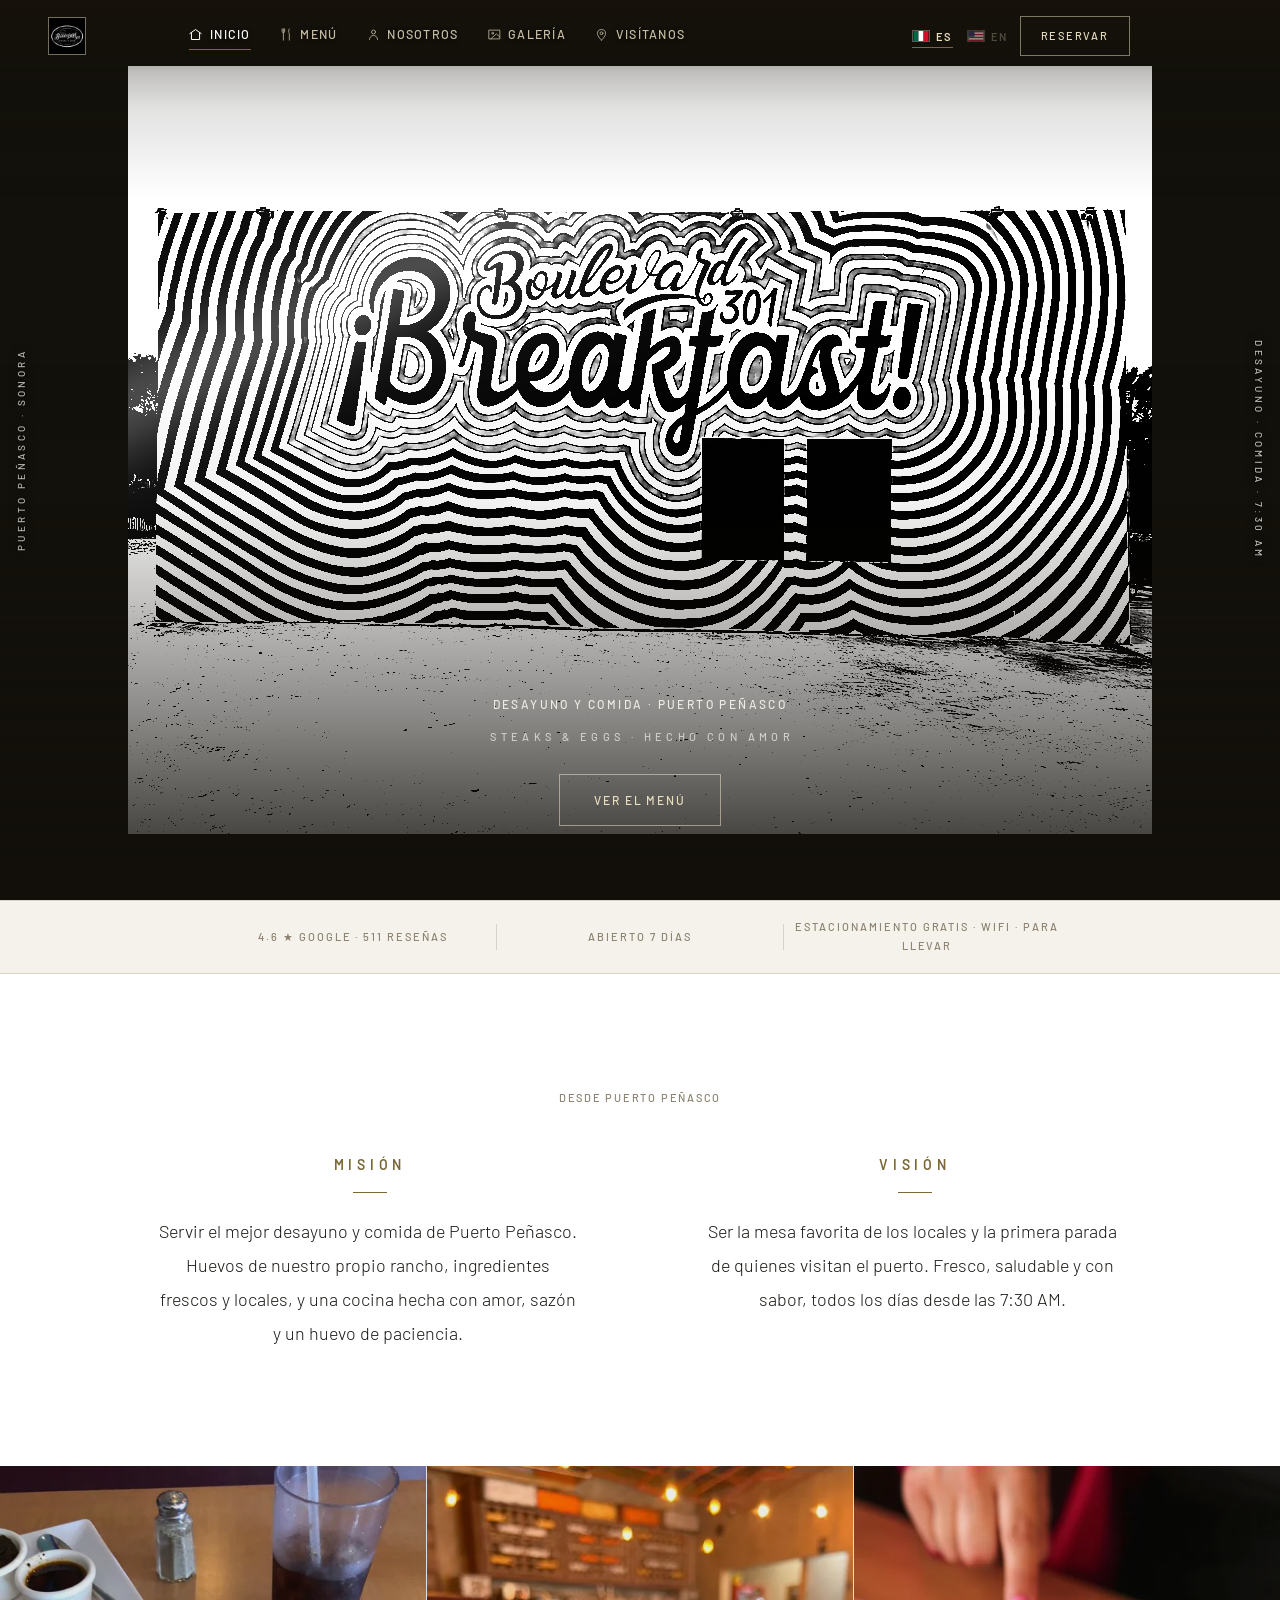
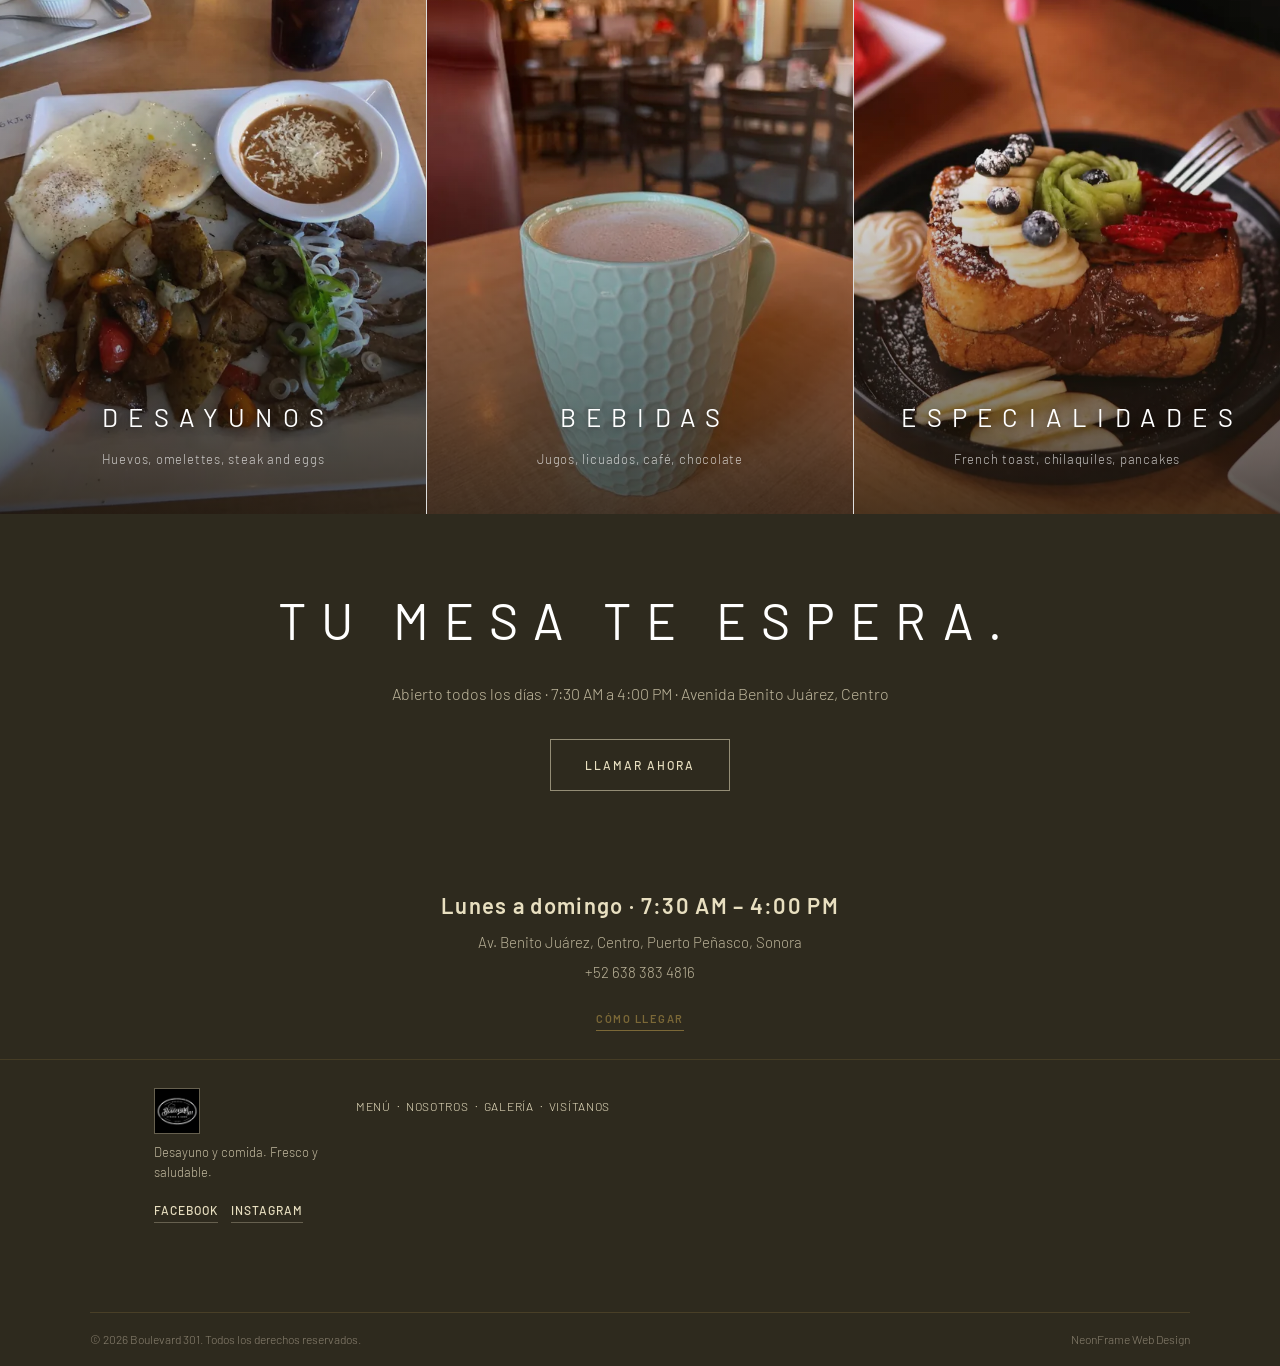
==== commit b7e88c22: "Redesign footer: centered hours band + 3-col logo/links/map New footer layout (all 5 pages): - Full-" ====
--- a/index.html
+++ b/index.html
@@ -233,6 +233,13 @@
 <footer class="site-footer" role="contentinfo">
   <!-- Decorative corner frame -->
 
+  <div class="footer-hours-band">
+    <p class="footer-hours-time" data-es="Lunes a domingo · 7:30 AM – 4:00 PM" data-en="Monday – Sunday · 7:30 AM – 4:00 PM">Lunes a domingo · 7:30 AM – 4:00 PM</p>
+    <p class="footer-hours-addr">Av. Benito Juárez, Centro, Puerto Peñasco, Sonora</p>
+    <a href="tel:+526383834816" class="footer-hours-tel">+52 638 383 4816</a>
+    <a class="footer-directions" href="https://maps.google.com/maps?daddr=Boulevard+301+Steaks+%26+Eggs+Puerto+Pe%C3%B1asco+Sonora+Mexico" target="_blank" rel="noopener noreferrer" data-es="Cómo llegar" data-en="Get Directions">Cómo llegar</a>
+  </div>
+
   <div class="footer-inner">
     <div class="footer-brand">
       <a href="index.html">
@@ -246,9 +253,6 @@
     </div>
 
     <div class="footer-info">
-      <span data-es="Lunes a domingo, 7:30 AM – 4:00 PM" data-en="Monday – Sunday, 7:30 AM – 4:00 PM">Lunes a domingo, 7:30 AM – 4:00 PM</span>
-      <span>Av. Benito Juárez, Centro, Puerto Peñasco, Sonora</span>
-      <a href="tel:+526383834816">Tel: +52 638 383 4816</a>
       <nav aria-label="Páginas">
         <a href="menu.html" data-es="Menú" data-en="Menu">Menú</a> &nbsp;·&nbsp;
         <a href="about.html" data-es="Nosotros" data-en="About">Nosotros</a> &nbsp;·&nbsp;
--- a/css/style.css
+++ b/css/style.css
@@ -499,17 +499,61 @@
 .site-footer {
   background: var(--olive);
   color: var(--cream);
-  padding: 2rem clamp(1.5rem, 5vw, 4rem) 0;
+  padding: 0 0 0;
   position: relative;
 }
+
+.footer-hours-band {
+  text-align: center;
+  padding: 2rem clamp(1.5rem, 5vw, 4rem) 1.75rem;
+  border-bottom: 1px solid rgba(123,104,55,0.3);
+}
+
+.footer-hours-time {
+  font-family: var(--font-main);
+  font-size: clamp(17px, 2.2vw, 22px);
+  font-weight: 600;
+  letter-spacing: 0.06em;
+  color: var(--cream);
+  margin: 0 0 0.35rem;
+}
+
+.footer-hours-addr {
+  font-size: clamp(13px, 1.4vw, 15px);
+  color: rgba(232,223,192,0.75);
+  margin: 0 0 0.25rem;
+}
+
+.footer-hours-tel {
+  display: block;
+  font-size: clamp(13px, 1.4vw, 15px);
+  color: rgba(232,223,192,0.75);
+  margin: 0 0 1.1rem;
+  text-decoration: none;
+  transition: color 0.2s;
+}
+.footer-hours-tel:hover { color: var(--golden); }
+
+.footer-directions {
+  display: inline-block;
+  font-size: 11px;
+  font-weight: 600;
+  letter-spacing: 0.14em;
+  text-transform: uppercase;
+  color: var(--golden);
+  border-bottom: 1px solid currentColor;
+  padding-bottom: 2px;
+  transition: opacity 0.2s;
+}
+.footer-directions:hover { opacity: 0.65; }
 
 .footer-inner {
   display: grid;
-  grid-template-columns: 180px 1fr 1.6fr;
+  grid-template-columns: 170px auto 3fr;
   gap: 2rem;
   max-width: 1100px;
   margin: 0 auto;
-  padding-bottom: 1.5rem;
+  padding: 1.75rem clamp(1.5rem, 5vw, 4rem) 1.5rem;
   position: relative;
   z-index: 2;
   align-items: stretch;
@@ -556,7 +600,7 @@
 .footer-map {
   display: flex;
   flex-direction: column;
-  min-height: 150px;
+  min-height: 200px;
 }
 
 .footer-social {
@@ -2322,8 +2366,8 @@
   .col-split-50-50,
   .col-split-55-45 { grid-template-columns: 1fr; }
 
-  .footer-inner { grid-template-columns: 1fr; gap: 1.5rem; }
-  .footer-map { min-height: 180px; }
+  .footer-inner { grid-template-columns: 1fr; gap: 1.5rem; padding: 1.5rem clamp(1rem, 4vw, 2rem); }
+  .footer-map { min-height: 220px; }
 
   .scroll-section { padding: 2rem 1rem 1.25rem; }
   .scroll-card { width: calc(75vw); max-width: 320px; }
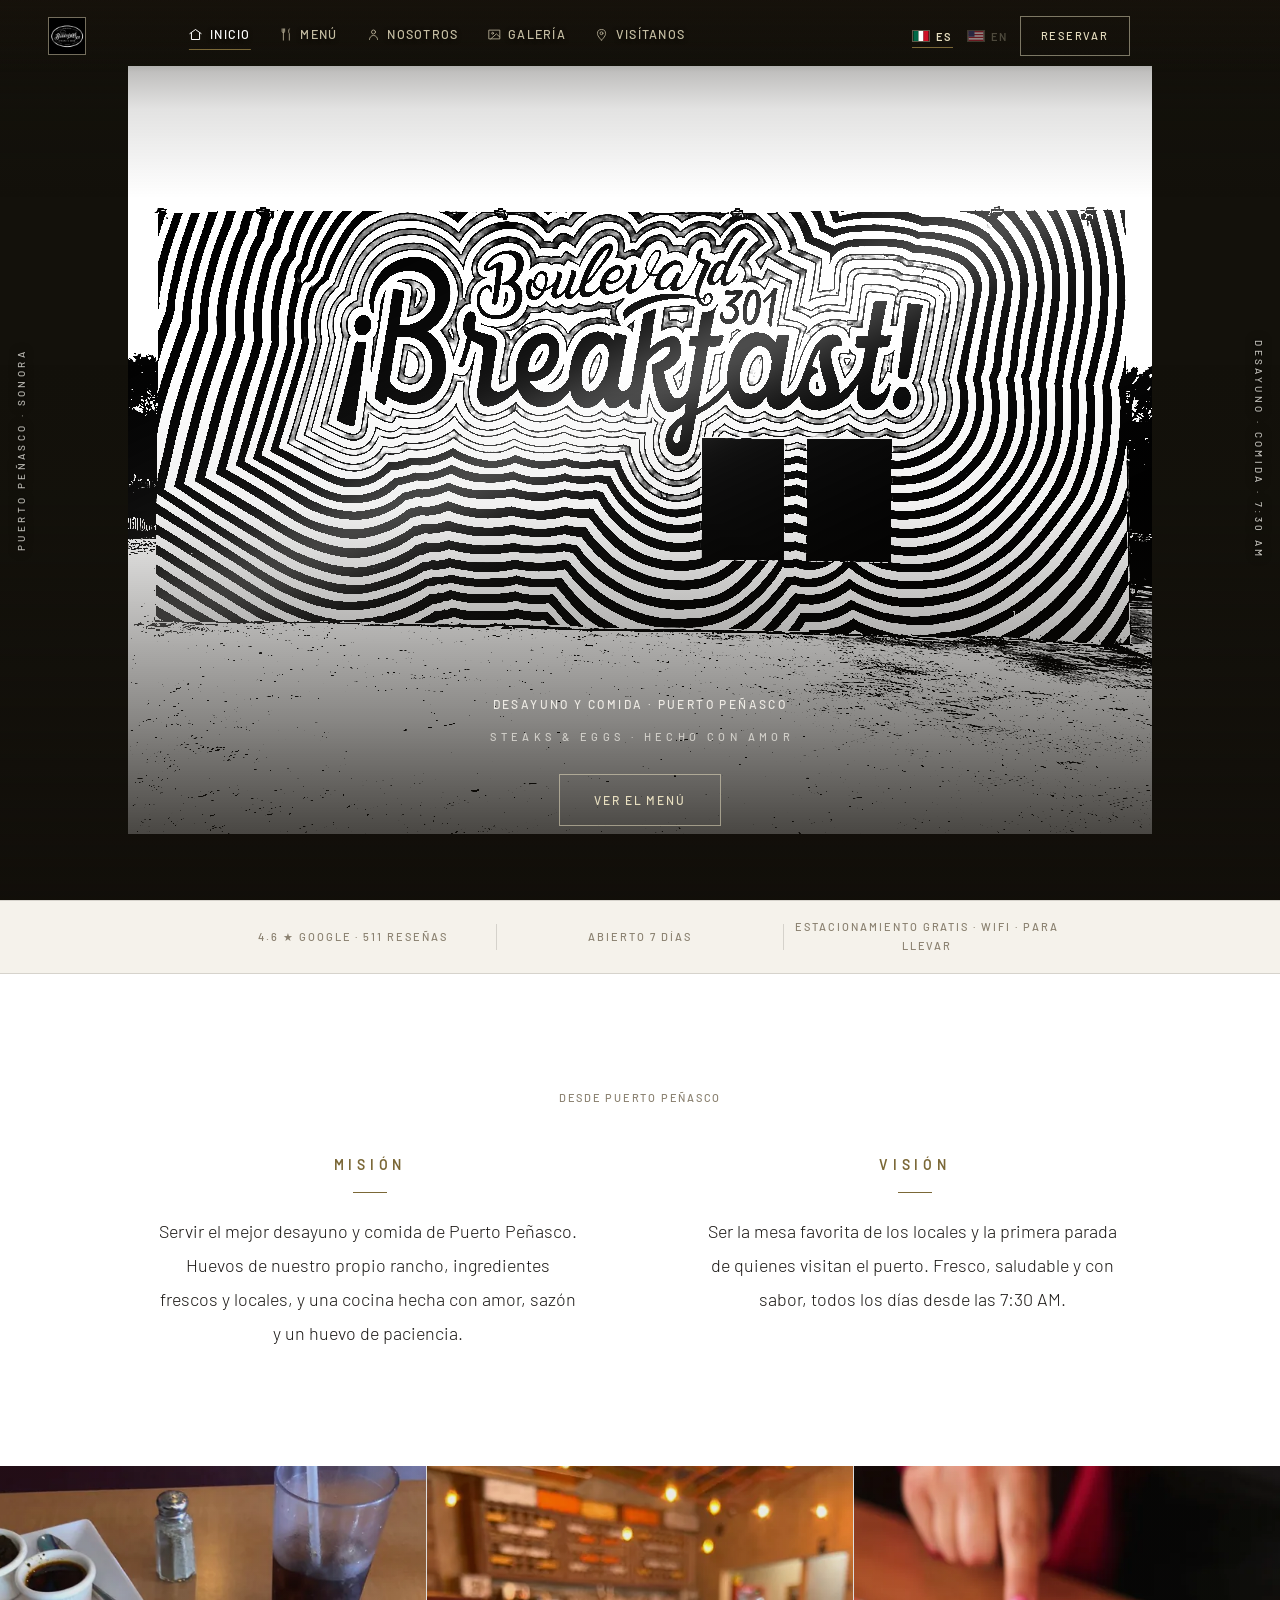
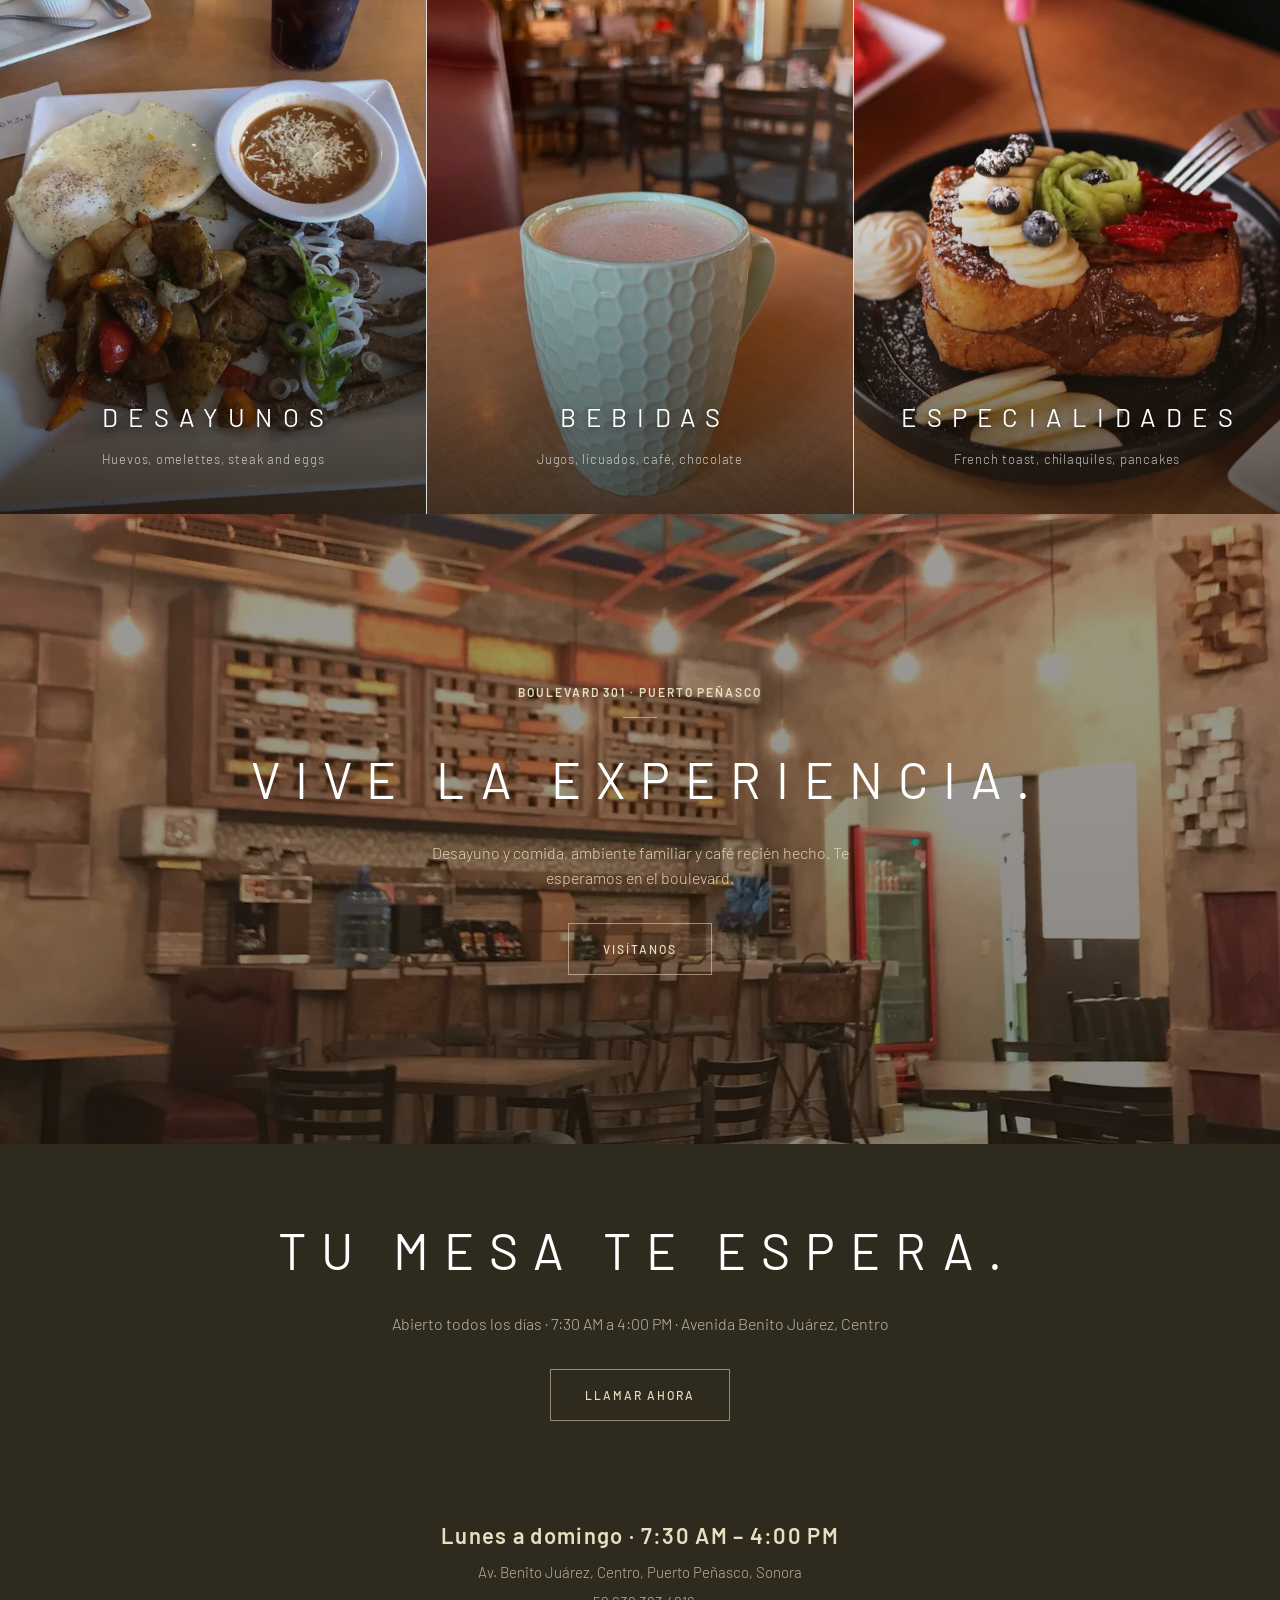
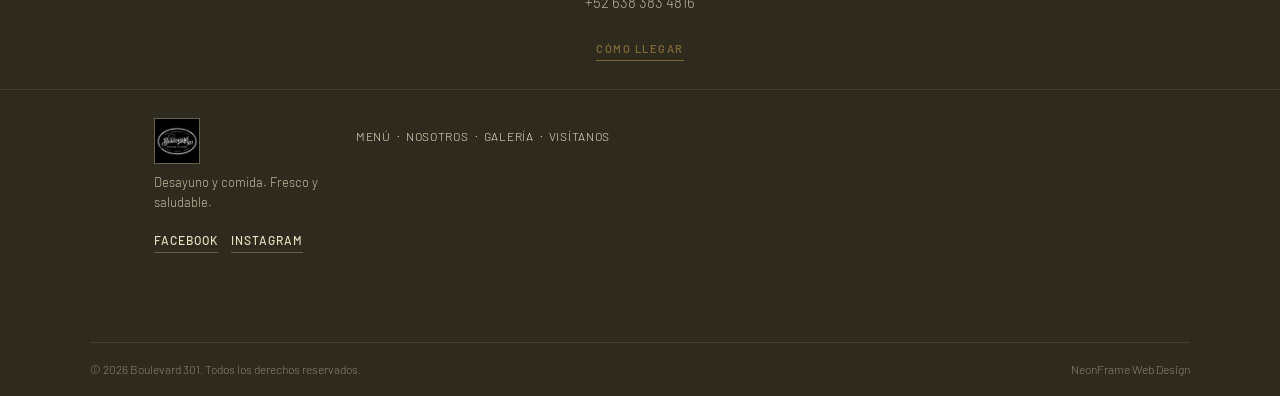
==== commit 6528e3ab: "Quiriego whole-site pass: airy inner-page bodies + VIVE experience band Carries the homepage's airy " ====
--- a/index.html
+++ b/index.html
@@ -1,8 +1,9 @@
 <!DOCTYPE html>
-<html lang="es">
+<html lang="es" translate="no">
 <head>
   <meta charset="UTF-8">
   <meta name="viewport" content="width=device-width, initial-scale=1.0">
+  <meta name="google" content="notranslate">
 
   <meta name="title-es" content="Boulevard 301 | Desayuno y Comida en Puerto Peñasco">
   <meta name="title-en" content="Boulevard 301 | Breakfast and Lunch in Puerto Peñasco">
@@ -215,6 +216,23 @@
 </div>
 
 <!-- ======================================================
+     SECTION: ¡VIVE LA EXPERIENCIA! (experience band)
+     ====================================================== -->
+<section class="cta-banner cta-experience reveal" aria-label="Vive la experiencia">
+  <picture>
+    <source type="image/webp" sizes="100vw" srcset="assets/interior_3-400.webp 400w, assets/interior_3-640.webp 640w, assets/interior_3-960.webp 960w, assets/interior_3-1280.webp 1280w, assets/interior_3-1600.webp 1600w">
+    <img class="cta-banner-bg" src="assets/interior_3.jpg" width="2048" height="2048" alt="Comedor de Boulevard 301" loading="lazy" decoding="async">
+  </picture>
+  <div class="cta-banner-overlay"></div>
+  <div class="cta-banner-content">
+    <span class="cta-banner-eyebrow" data-es="Boulevard 301 · Puerto Peñasco" data-en="Boulevard 301 · Puerto Peñasco">Boulevard 301 · Puerto Peñasco</span>
+    <h2 class="cta-banner-headline" data-es="Vive la experiencia." data-en="Live the experience.">Vive la experiencia.</h2>
+    <p class="cta-banner-sub" data-es="Desayuno y comida, ambiente familiar y café recién hecho. Te esperamos en el boulevard." data-en="Breakfast and lunch, a family table, and fresh coffee. Come find us on the boulevard.">Desayuno y comida, ambiente familiar y café recién hecho. Te esperamos en el boulevard.</p>
+    <a href="visit.html" class="btn btn-secondary-cream" data-es="Visítanos" data-en="Visit Us">Visítanos</a>
+  </div>
+</section>
+
+<!-- ======================================================
      SECTION 9: CTA BANNER
      ====================================================== -->
 <section class="cta-banner cta-plain">
--- a/css/style.css
+++ b/css/style.css
@@ -2400,3 +2400,119 @@
 @media (min-width: 1440px) {
   :root { --section-pad: 6rem; }
 }
+
+/* =========================================================
+   QUIRIEGO PASS — shared vocabulary (experience band, airy idiom)
+   ========================================================= */
+:root { --measure: 58ch; }
+
+/* Language swap fade (JS toggles body.lang-fade for ~80ms during a swap) */
+body { transition: opacity 0.16s ease; }
+body.lang-fade { opacity: 0.45; }
+
+/* ── Experience band: a tall full-bleed photo beat (¡VIVE LA EXPERIENCIA!).
+   Built on .cta-banner; lighter scrim so the photo breathes, plus an eyebrow. ── */
+.cta-banner.cta-experience { min-height: clamp(58vh, 70vh, 720px); }
+.cta-experience .cta-banner-overlay {
+  background: linear-gradient(rgba(26,20,12,0.42), rgba(26,20,12,0.52));
+}
+.cta-banner-eyebrow {
+  display: block;
+  font-family: var(--font-main);
+  font-weight: 600;
+  font-size: 12px;
+  letter-spacing: var(--track-ui);
+  text-transform: uppercase;
+  color: var(--cream);
+  margin-bottom: 1.2rem;
+}
+.cta-banner-eyebrow::after {
+  content: "";
+  display: block;
+  width: 34px; height: 1px;
+  background: rgba(232,223,192,0.55);
+  margin: 0.9rem auto 0;
+}
+.cta-experience .cta-banner-sub {
+  max-width: 52ch; margin-left: auto; margin-right: auto;
+}
+
+/* ── Airy section helpers reused by the redesigned inner-page bodies ── */
+.measure { max-width: var(--measure); }
+.measure-center { max-width: var(--measure); margin-left: auto; margin-right: auto; }
+
+/* A quiet, centered page intro lead (sits under an inner hero) */
+.page-lead {
+  max-width: var(--measure);
+  margin: 0 auto;
+  text-align: center;
+  font-weight: 300;
+  font-size: clamp(16px, 2vw, 19px);
+  line-height: 1.8;
+  color: var(--body-dark);
+}
+
+/* Hairline-separated stacked rows (menu items, info groups, amenities) */
+.hair-list { list-style: none; margin: 0; padding: 0; }
+.hair-row {
+  display: flex;
+  align-items: baseline;
+  justify-content: space-between;
+  gap: 1.5rem;
+  padding: 1.05rem 0;
+  border-bottom: 1px solid var(--line);
+}
+.hair-row:first-child { border-top: 1px solid var(--line); }
+
+/* Full-bleed photo break (edge to edge, between airy type bands) */
+.photo-break {
+  position: relative;
+  width: 100%;
+  height: clamp(42vh, 52vh, 560px);
+  overflow: hidden;
+  background: var(--olive);
+}
+.photo-break img,
+.photo-break picture {
+  position: absolute; inset: 0;
+  width: 100%; height: 100%;
+  object-fit: cover;
+  display: block;
+}
+
+/* Light uppercase gold category/section label with a small trailing hairline
+   (matches .intro-label idiom; use on light grounds) */
+.airy-label {
+  font-family: var(--font-main);
+  font-weight: 500;
+  font-size: clamp(15px, 2.4vw, 19px);
+  letter-spacing: var(--track-wide);
+  text-transform: uppercase;
+  color: var(--gold);
+  padding-left: var(--track-wide);
+}
+.airy-label::after {
+  content: "";
+  display: block;
+  width: 46px; height: 1px;
+  background: var(--gold-soft);
+  margin-top: 0.85rem;
+  opacity: 0.6;
+}
+
+/* Airy menu rows (quiriego pass): clean hairlines, more breathing room */
+.menu-category { margin-top: 3.75rem; }
+.menu-category:first-child { margin-top: 0; }
+.menu-category .airy-label { margin-bottom: 1.6rem; }
+.menu-item {
+  border-bottom: 1px solid var(--line);
+  padding: 1.05rem 0;
+}
+.menu-item-name { font-weight: 500; font-size: 16px; }
+.menu-item-price { font-size: 15px; font-weight: 600; }
+.menu-drink-list { gap: 0; }
+.menu-drink-list li {
+  border-bottom: 1px solid var(--line);
+  padding: 1rem 0;
+  font-weight: 400;
+}
